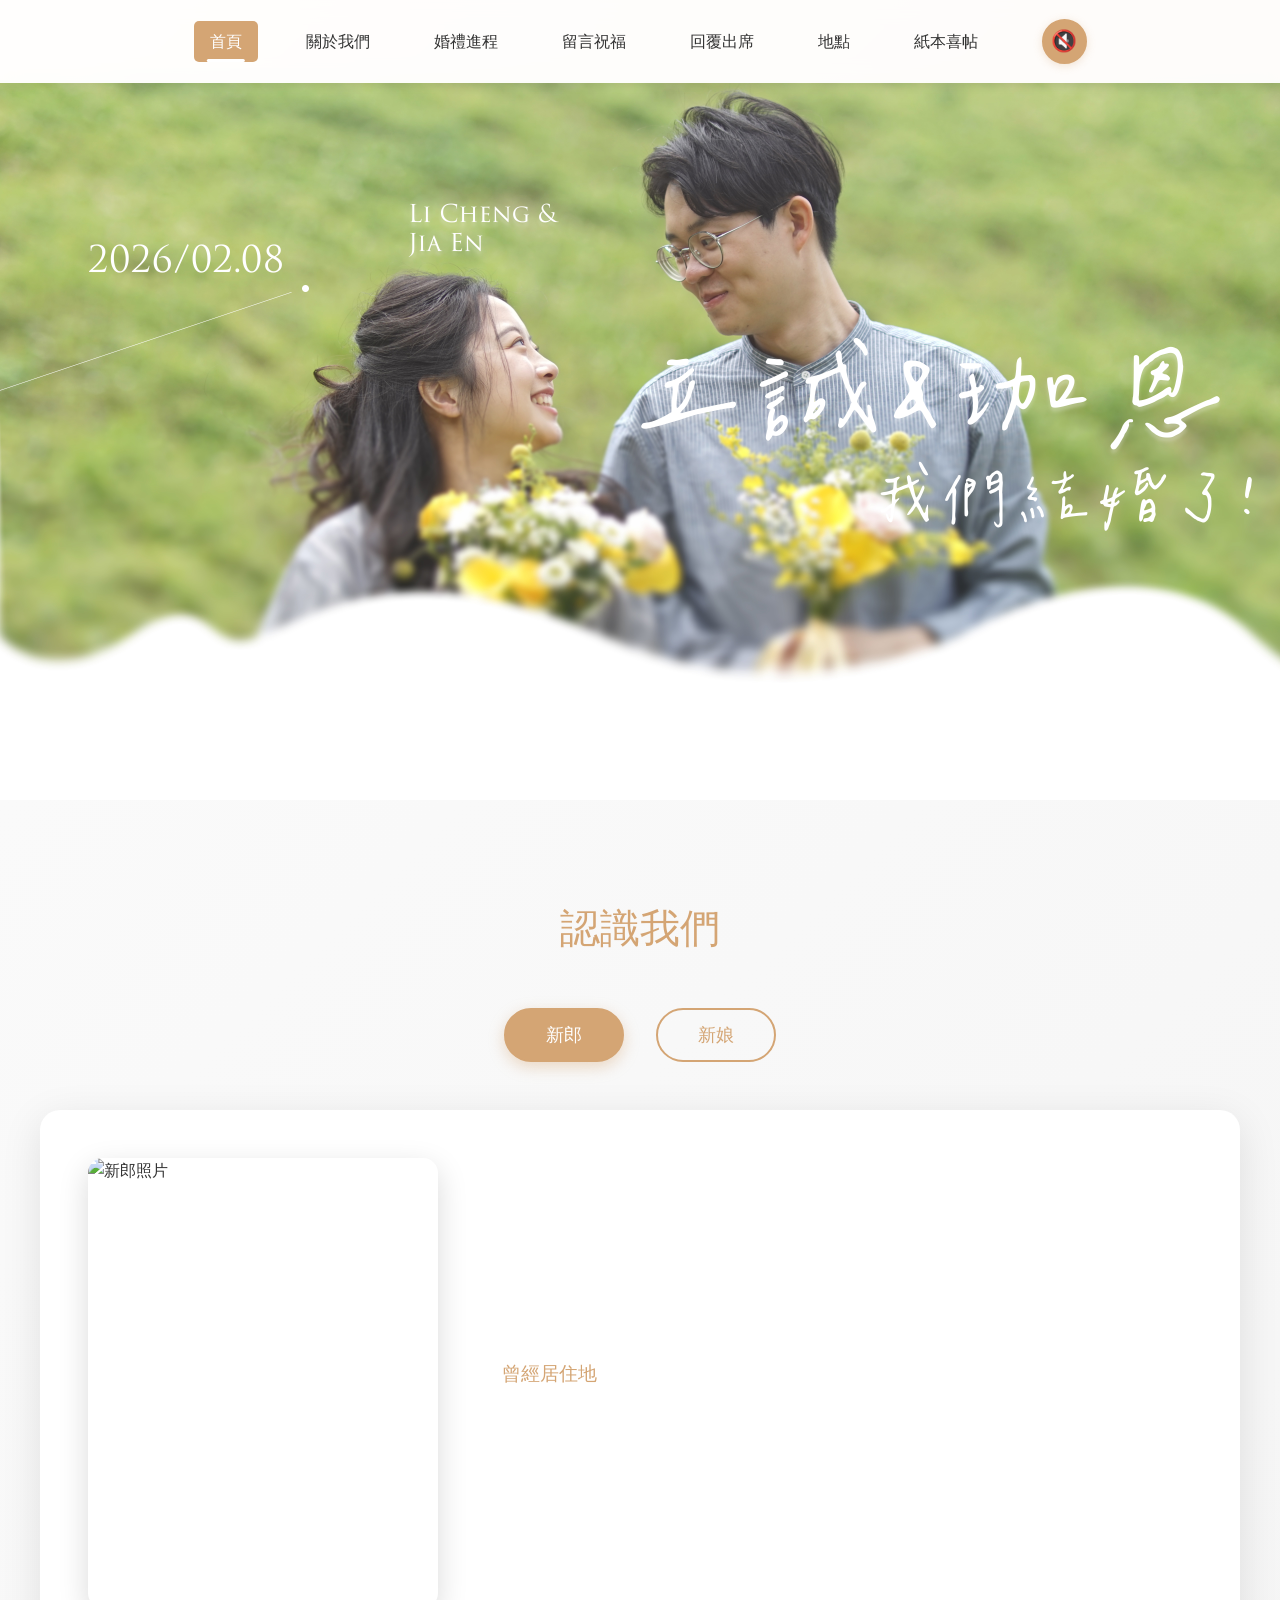
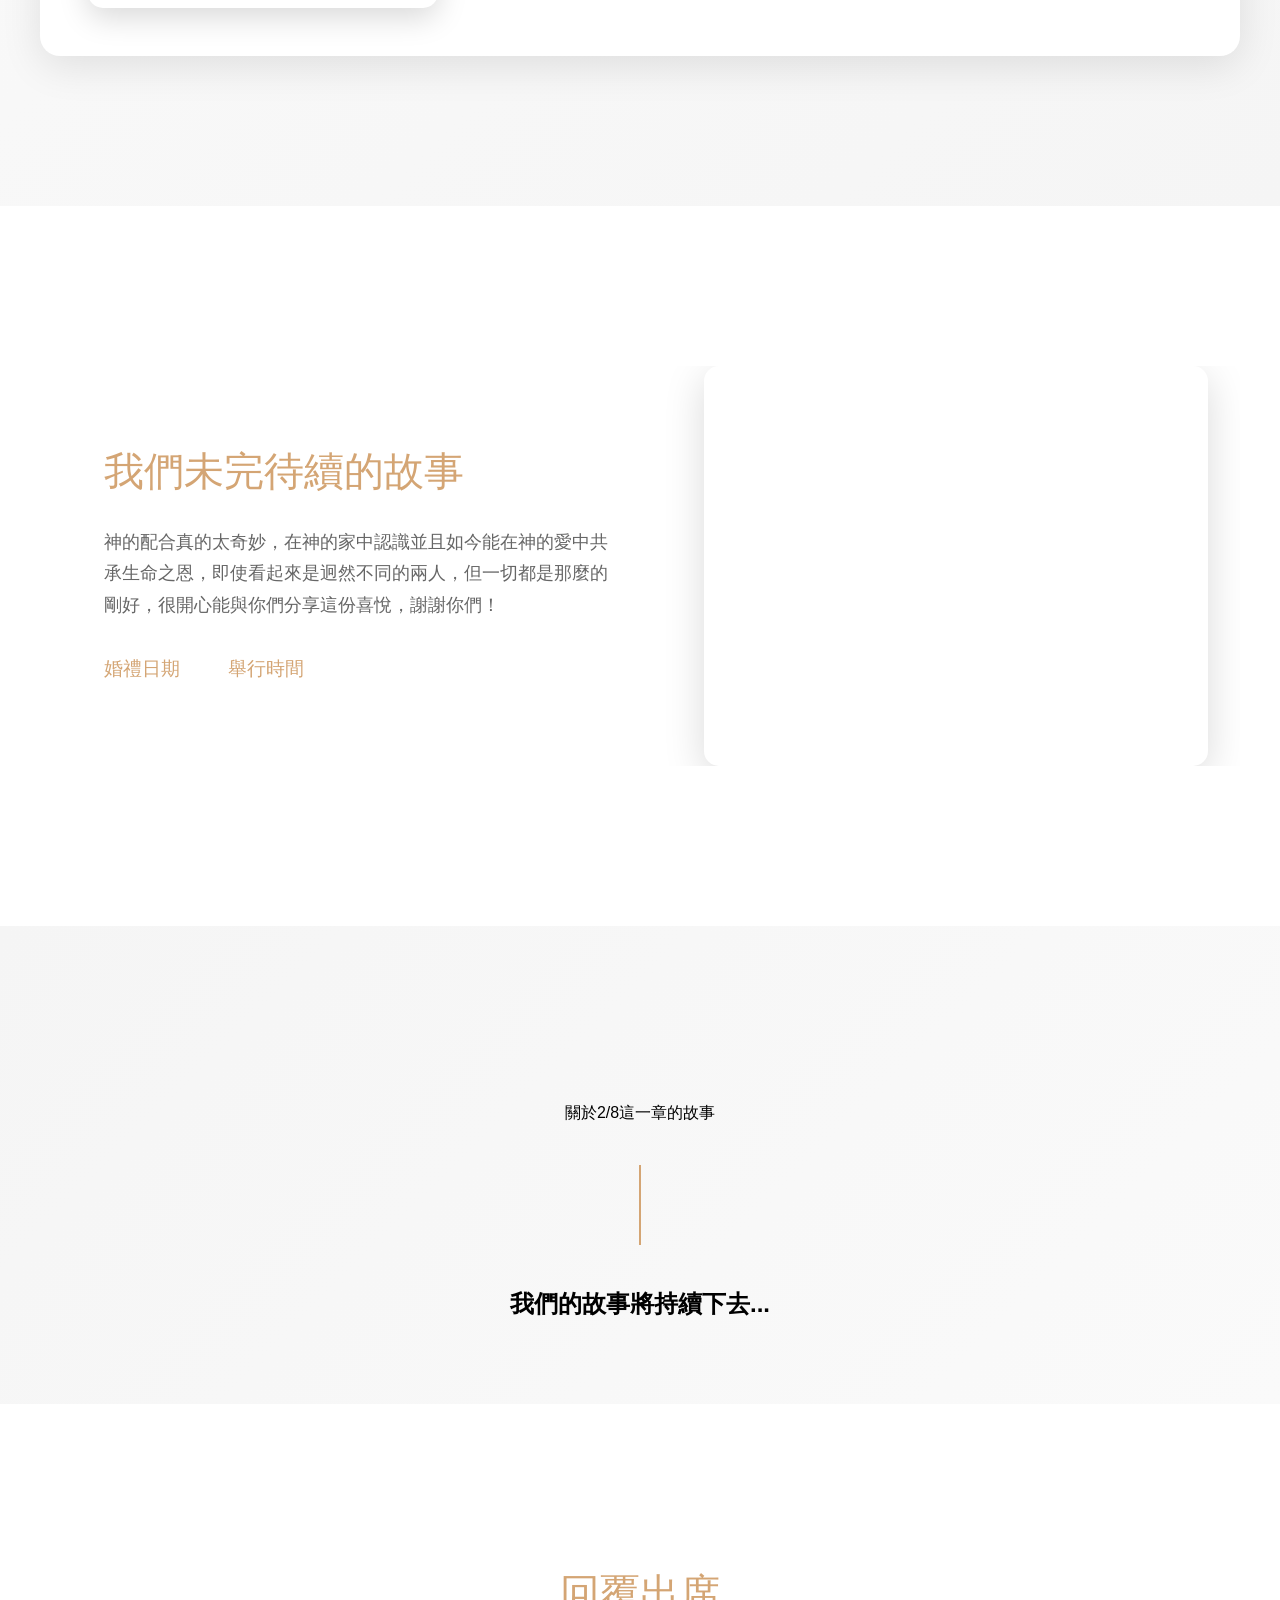
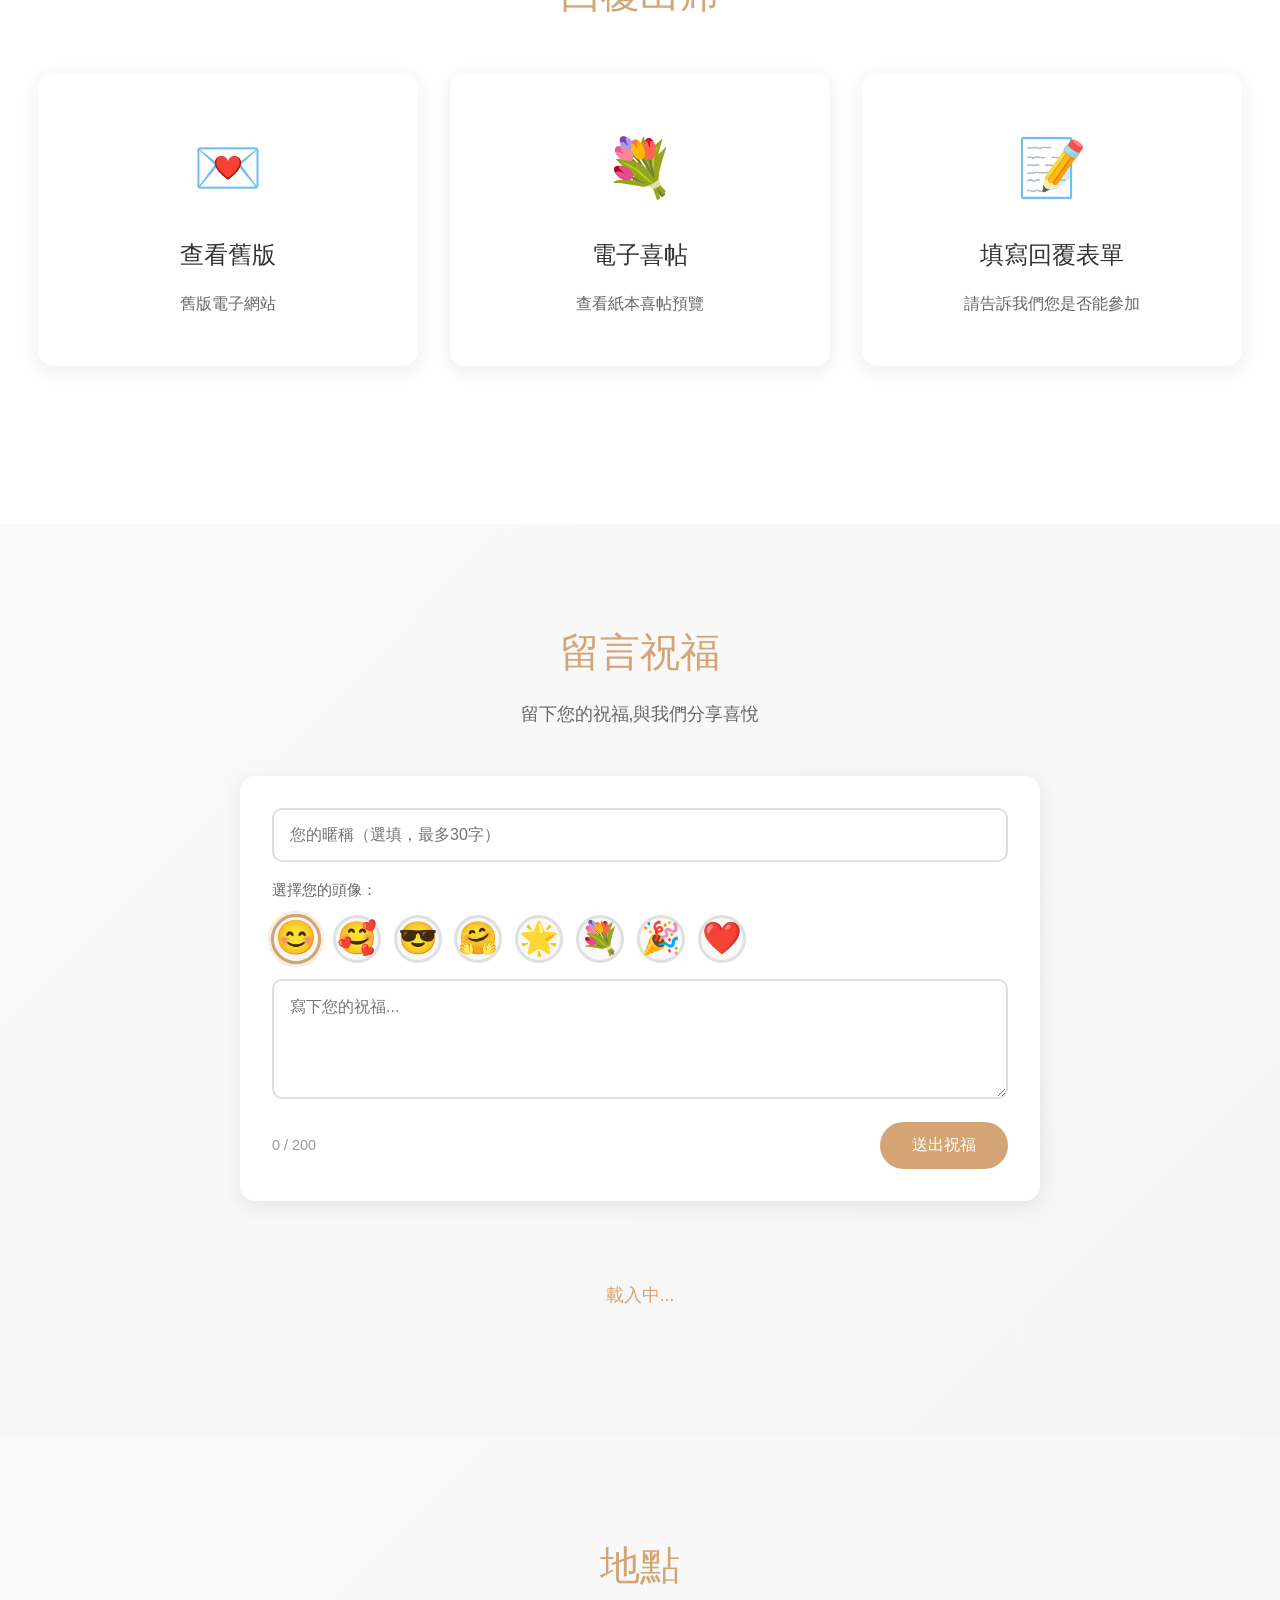
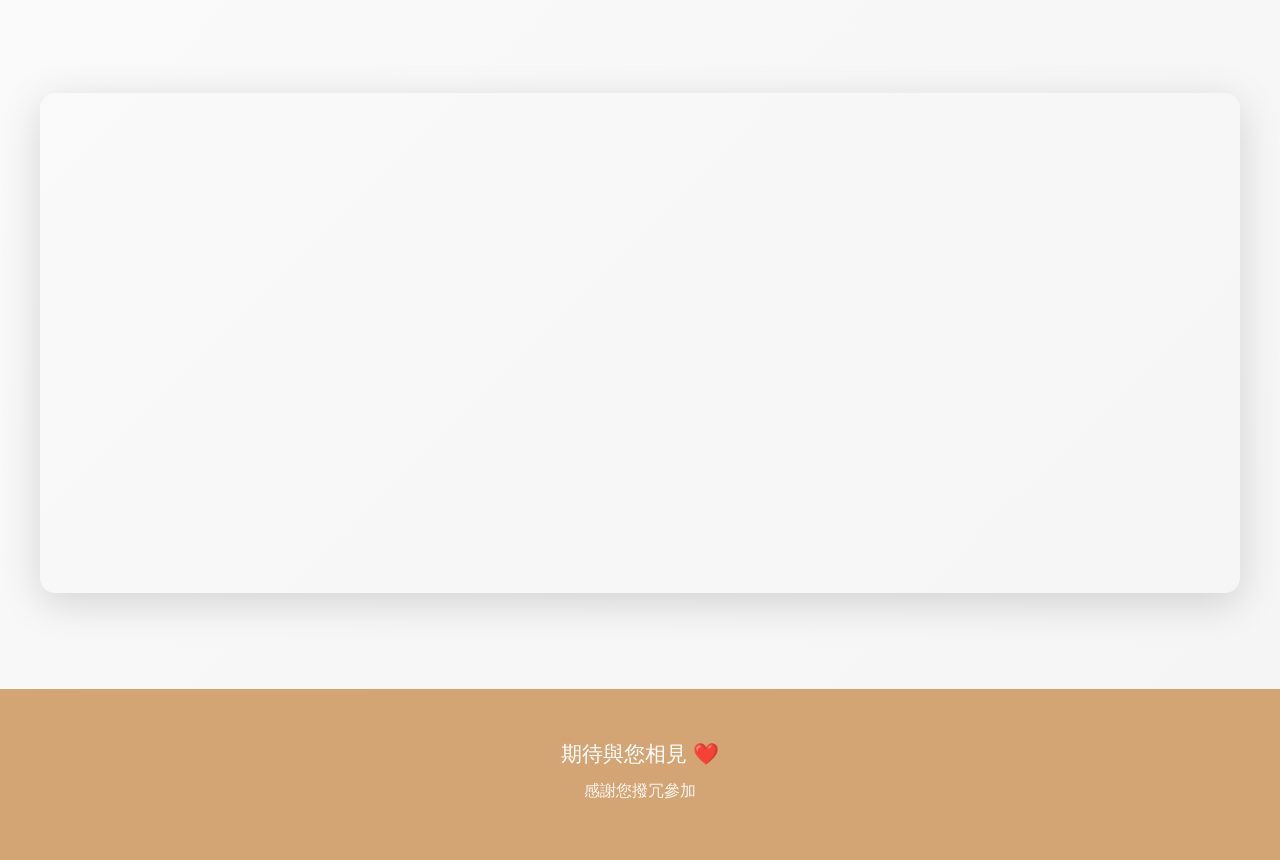
==== index.html @ 8baa41cb "修改首頁" ====
<!DOCTYPE html>
<html lang="zh-TW">
<head>
    <meta charset="UTF-8">
    <meta name="viewport" content="width=device-width, initial-scale=1.0">
    <title>TOM  &   JOY - 電子喜帖</title>

    <!-- AOS CSS -->
    <link href="https://unpkg.com/aos@2.3.1/dist/aos.css" rel="stylesheet">

    <!-- SweetAlert2 CSS -->
    <link rel="stylesheet" href="https://cdn.jsdelivr.net/npm/sweetalert2@11/dist/sweetalert2.min.css">

    <!-- Animate.css -->
    <link rel="stylesheet" href="https://cdnjs.cloudflare.com/ajax/libs/animate.css/4.1.1/animate.min.css">

    <!-- Hammer.js - 觸控手勢庫 -->
    <script src="https://cdnjs.cloudflare.com/ajax/libs/hammer.js/2.0.8/hammer.min.js"></script>

    <!-- 自訂樣式 -->
    <link rel="stylesheet" href="style.css">
</head>
<body>
    <!-- 固定式導航列 -->
    <nav class="main-nav">
        <a href="#hero" class="nav-link">首頁</a>
        <a href="#about" class="nav-link">關於我們</a>
        <a href="#timeline" class="nav-link">婚禮進程</a>
        <a href="#guestbook" class="nav-link">留言祝福</a>
        <a href="#links" class="nav-link" id="rsvp-or-schedule-link">回覆出席</a>
        <a href="#venue" class="nav-link">地點</a>
        <a href="#paper-invitation" class="nav-link">紙本喜帖</a>
        <button id="music-toggle" class="music-btn" aria-label="播放/暫停音樂">
            <span class="music-icon">🔇</span>
        </button>
    </nav>

    <!-- 隱藏的背景音樂 -->
    <audio id="bg-music" loop>
        <source src="" type="audio/mpeg">
        您的瀏覽器不支援音訊播放。
    </audio>

    <!-- 主要內容區 -->

    <!-- 首頁區塊 -->
    <section id="hero" class="hero-section">
        <div class="hero-content">
            <img src="圖片/首頁封面.jpg" alt="婚禮照片">
        </div>
    </section>

    <!-- 新人介紹區塊 -->
    <section id="profile" class="profile-section">
        <div class="profile-container">
            <h2 data-aos="fade-up">認識我們</h2>

            <!-- 切換按鈕 -->
            <div class="profile-toggle" data-aos="fade-up" data-aos-delay="100">
                <button class="toggle-btn active" data-profile="groom">新郎</button>
                <button class="toggle-btn" data-profile="bride">新娘</button>
            </div>

            <!-- 個人介紹卡片容器 -->
            <div class="profile-cards-wrapper">
                <!-- 新郎卡片 -->
                <div class="profile-card active" id="groom-card">
                    <div class="profile-photo">
                        <img src="" alt="新郎照片" id="groom-photo">
                    </div>
                    <div class="profile-info">
                        <h3 class="profile-name" id="groom-name"></h3>
                        <p class="profile-title" id="groom-title"></p>
                        <p class="profile-description" id="groom-description"></p>
                        <div class="profile-hobbies">
                            <h4>曾經居住地</h4>
                            <div class="hobbies-list" id="groom-hobbies"></div>
                        </div>
                        <blockquote class="profile-quote" id="groom-quote"></blockquote>
                    </div>
                </div>

                <!-- 新娘卡片 -->
                <div class="profile-card" id="bride-card">
                    <div class="profile-photo">
                        <img src="" alt="新娘照片" id="bride-photo">
                    </div>
                    <div class="profile-info">
                        <h3 class="profile-name" id="bride-name"></h3>
                        <p class="profile-title" id="bride-title"></p>
                        <p class="profile-description" id="bride-description"></p>
                        <div class="profile-hobbies">
                            <h4>曾經居住地</h4>
                            <div class="hobbies-list" id="bride-hobbies"></div>
                        </div>
                        <blockquote class="profile-quote" id="bride-quote"></blockquote>
                    </div>
                </div>
            </div>

            <!-- 左右切換箭頭 -->
            <div class="profile-arrows">
                <button class="arrow-btn prev-btn" id="prev-profile">‹</button>
                <button class="arrow-btn next-btn" id="next-profile">›</button>
            </div>
        </div>
    </section>

    <!-- 關於我們區塊 -->
    <section id="about" class="about-section">
        <div class="split-container">
            <div class="split-content" data-aos="fade-right">
                <h2>我們未完待續的故事</h2>
                <p>神的配合真的太奇妙，在神的家中認識並且如今能在神的愛中共承生命之恩，即使看起來是迥然不同的兩人，但一切都是那麼的剛好，很開心能與你們分享這份喜悅，謝謝你們！</p>
                <div class="wedding-info-inline">
                    <div class="info-item">
                        <h3>婚禮日期</h3>
                        <p class="wedding-date-info"></p>
                    </div>
                    <div class="info-item">
                        <h3>舉行時間</h3>
                        <p class="wedding-time-info"></p>
                    </div>
                </div>
            </div>
            <div class="split-image slideshow-container" data-aos="fade-left">
                <!-- 幻燈片將由 JavaScript 動態生成 -->
            </div>
        </div>
    </section>

    <!-- 婚禮進程區塊 -->
    <section id="timeline" class="timeline-section">
        <div class="timeline-content">
            <h2 data-aos="fade-up">婚禮進程</h2>
            <p class="timeline-intro-text" data-aos="fade-up" data-aos-delay="100"><strong>關於2/8這一章的故事</strong></p>
            <div class="timeline-wrapper">
                <!-- Timeline 項目將由 JavaScript 動態生成 -->
            </div>
            <p class="timeline-closing-text" data-aos="fade-up"><strong>我們的故事將持續下去...</strong></p>
        </div>
    </section>

    <!-- RSVP / 連結區塊 -->
    <section id="links" class="links-section">
        <h2 data-aos="fade-up">回覆出席</h2>
        <div class="link-cards">
            <a href="" target="_blank" class="link-box old-invitation-link" data-aos="fade-up" data-aos-delay="100">
                <div class="card-icon">💌</div>
                <h3>查看舊版</h3>
                <p>舊版電子網站</p>
            </a>
            <a href="#paper-invitation" class="link-box paper-invitation-link" data-aos="fade-up" data-aos-delay="200">
                <div class="card-icon">💐</div>
                <h3>電子喜帖</h3>
                <p>查看紙本喜帖預覽</p>
            </a>
            <a href="" target="_blank" class="link-box rsvp-form-link" data-aos="fade-up" data-aos-delay="300">
                <div class="card-icon">📝</div>
                <h3>填寫回覆表單</h3>
                <p>請告訴我們您是否能參加</p>
            </a>
        </div>
    </section>

    <!-- 留言板區塊 -->
    <section id="guestbook" class="guestbook-section">
        <div class="guestbook-container">
            <h2 data-aos="fade-up">留言祝福</h2>
            <p class="guestbook-subtitle" data-aos="fade-up" data-aos-delay="100">
                留下您的祝福,與我們分享喜悅
            </p>

            <!-- 發表留言表單 -->
            <div class="message-form-wrapper" data-aos="fade-up" data-aos-delay="200">
                <form id="message-form" class="message-form">
                    <input
                        type="text"
                        id="author-input"
                        placeholder="您的暱稱（選填，最多30字）"
                        maxlength="30"
                    />

                    <!-- 頭像選擇器 -->
                    <div class="avatar-selector">
                        <label class="avatar-label">選擇您的頭像：</label>
                        <div class="avatar-options">
                            <label class="avatar-option">
                                <input type="radio" name="avatar" value="😊" checked>
                                <span class="avatar-icon">😊</span>
                            </label>
                            <label class="avatar-option">
                                <input type="radio" name="avatar" value="🥰">
                                <span class="avatar-icon">🥰</span>
                            </label>
                            <label class="avatar-option">
                                <input type="radio" name="avatar" value="😎">
                                <span class="avatar-icon">😎</span>
                            </label>
                            <label class="avatar-option">
                                <input type="radio" name="avatar" value="🤗">
                                <span class="avatar-icon">🤗</span>
                            </label>
                            <label class="avatar-option">
                                <input type="radio" name="avatar" value="🌟">
                                <span class="avatar-icon">🌟</span>
                            </label>
                            <label class="avatar-option">
                                <input type="radio" name="avatar" value="💐">
                                <span class="avatar-icon">💐</span>
                            </label>
                            <label class="avatar-option">
                                <input type="radio" name="avatar" value="🎉">
                                <span class="avatar-icon">🎉</span>
                            </label>
                            <label class="avatar-option">
                                <input type="radio" name="avatar" value="❤️">
                                <span class="avatar-icon">❤️</span>
                            </label>
                        </div>
                    </div>

                    <textarea
                        id="message-input"
                        placeholder="寫下您的祝福..."
                        maxlength="200"
                        required
                    ></textarea>
                    <div class="form-footer">
                        <span class="char-count">0 / 200</span>
                        <button type="submit" class="submit-btn">
                            <span class="btn-text">送出祝福</span>
                            <span class="btn-loading" style="display: none;">傳送中...</span>
                        </button>
                    </div>
                </form>
            </div>

            <!-- 留言列表 -->
            <div class="messages-list" id="messages-list" data-aos="fade-up" data-aos-delay="300">
                <div class="loading-spinner">載入中...</div>
            </div>
        </div>
    </section>

    <!-- 地點區塊 -->
    <section id="venue" class="venue-section">
        <div class="venue-container">
            <h2 data-aos="fade-up">地點</h2>

            <!-- 快速定位按鈕 -->
            <div class="location-buttons" data-aos="fade-up" data-aos-delay="100">
                <!-- 地點按鈕將由 JavaScript 動態生成 -->
            </div>

            <!-- 地圖預覽 -->
            <div class="map-preview" data-aos="fade-up" data-aos-delay="200">
                <iframe
                    id="venue-map"
                    src=""
                    width="100%"
                    height="100%"
                    style="border:0;"
                    allowfullscreen=""
                    loading="lazy"
                    referrerpolicy="no-referrer-when-downgrade">
                </iframe>
            </div>
        </div>
    </section>

    <!-- 頁尾 -->
    <footer class="footer">
        <p>期待與您相見 ❤️</p>
        <p class="small-text">感謝您撥冗參加</p>
    </footer>

    <!-- Lightbox 全螢幕預覽 -->
    <div class="lightbox" id="lightbox">
        <div class="lightbox-close" onclick="closeLightbox()">×</div>
        <div class="lightbox-prev" onclick="changeLightboxImage(-1)">‹</div>
        <div class="lightbox-next" onclick="changeLightboxImage(1)">›</div>
        <div class="lightbox-content">
            <img id="lightbox-img" src="" alt="預覽圖片">
        </div>
        <div class="lightbox-counter">
            <span id="lightbox-current">1</span> / <span id="lightbox-total">1</span>
        </div>
    </div>

    <!-- 紙本喜帖 Lightbox -->
    <div class="paper-invitation-lightbox" id="paper-invitation-lightbox">
        <div class="lightbox-close" onclick="closePaperInvitation()">×</div>
        <div class="lightbox-prev" onclick="changePaperInvitationImage(-1)">‹</div>
        <div class="lightbox-next" onclick="changePaperInvitationImage(1)">›</div>
        <div class="lightbox-content">
            <img id="paper-invitation-img" src="" alt="紙本喜帖">
        </div>
        <div class="lightbox-counter">
            <span id="paper-invitation-current">1</span> / <span id="paper-invitation-total">2</span>
        </div>
        <div class="lightbox-hint">
            💡 手機：左右滑動切換 · 雙指縮放查看 · 雙擊快速縮放<br>
            電腦：左右鍵切換 · 滑鼠滾輪縮放 · ESC 關閉
        </div>
    </div>

    <!-- 儀節表 Lightbox -->
    <div class="ceremony-schedule-lightbox" id="ceremony-schedule-lightbox">
        <div class="lightbox-close" onclick="closeCeremonySchedule()">×</div>
        <div class="lightbox-prev" onclick="changeCeremonyScheduleImage(-1)">‹</div>
        <div class="lightbox-next" onclick="changeCeremonyScheduleImage(1)">›</div>
        <div class="lightbox-content">
            <img id="ceremony-schedule-img" src="" alt="婚禮儀節表">
        </div>
        <div class="lightbox-counter">
            <span id="ceremony-schedule-current">1</span> / <span id="ceremony-schedule-total">2</span>
        </div>
        <div class="lightbox-hint">
            💡 手機：左右滑動切換 · 雙指縮放查看<br>
            電腦：左右鍵切換 · ESC 關閉
        </div>
    </div>

    <!-- 配置檔 -->
    <script src="config.js"></script>

    <!-- AOS JavaScript -->
    <script src="https://unpkg.com/aos@2.3.1/dist/aos.js"></script>

    <!-- SweetAlert2 JavaScript -->
    <script src="https://cdn.jsdelivr.net/npm/sweetalert2@11"></script>

    <!-- Supabase JavaScript SDK -->
    <script src="https://cdn.jsdelivr.net/npm/@supabase/supabase-js@2"></script>

    <!-- 自訂 JavaScript -->
    <script>
        // 使用配置檔初始化頁面內容
        function initPageContent() {
            // 更新新人名字
            document.querySelector('.couple-names').textContent =
                CONFIG.couple.groom + CONFIG.couple.separator + CONFIG.couple.bride;

            // 更新婚禮日期
            document.querySelector('.wedding-date').textContent = CONFIG.wedding.date;

            // 更新婚禮資訊
            document.querySelector('.wedding-date-info').textContent =
                `${CONFIG.wedding.date}(${CONFIG.wedding.dayOfWeek})`;
            document.querySelector('.wedding-time-info').textContent = CONFIG.wedding.time;

            // 初始化幻燈片
            initSlideshow();

            // 初始化個人介紹
            initProfiles();

            // 動態生成 Timeline
            generateTimeline();

            // 更新連結
            document.querySelector('.rsvp-form-link').href = CONFIG.links.rsvpForm;
            document.querySelector('.old-invitation-link').href = CONFIG.links.oldInvitation;

            // 動態生成地點按鈕
            generateVenueButtons();

            // 更新音樂來源
            document.querySelector('#bg-music source').src = CONFIG.music.filename;
            document.getElementById('bg-music').load();
        }

        // 動態生成 Timeline
        function generateTimeline() {
            const timelineWrapper = document.querySelector('.timeline-wrapper');
            timelineWrapper.innerHTML = ''; // 清空現有內容

            CONFIG.timeline.forEach((item, index) => {
                const delay = (index + 1) * 100; // 每個項目延遲 100ms
                const timelineItem = `
                    <div class="timeline-item" data-aos="fade-up" data-aos-delay="${delay}">
                        <div class="timeline-marker">
                            <div class="timeline-dot"></div>
                        </div>
                        <div class="timeline-info">
                            <span class="timeline-time">${item.time}</span>
                            <div class="timeline-details">
                                <h3>${item.title}</h3>
                                <p>${item.description}</p>
                            </div>
                        </div>
                    </div>
                `;
                timelineWrapper.innerHTML += timelineItem;
            });
        }

        // 動態生成地點按鈕
        function generateVenueButtons() {
            const locationButtons = document.querySelector('.location-buttons');
            locationButtons.innerHTML = ''; // 清空現有內容

            let isFirst = true;
            for (const [key, venue] of Object.entries(CONFIG.venues)) {
                const button = document.createElement('button');
                button.className = 'location-btn' + (isFirst ? ' active' : '');
                button.setAttribute('data-location', key);
                button.textContent = `${venue.icon} ${venue.name}`;
                locationButtons.appendChild(button);
                isFirst = false;
            }
        }

        // 初始化個人介紹
        let currentProfile = 'groom'; // 當前顯示的介紹（groom 或 bride）

        function initProfiles() {
            // 填充新郎資料
            document.getElementById('groom-photo').src = CONFIG.couple.groomProfile.photo;
            document.getElementById('groom-name').textContent = CONFIG.couple.groomProfile.name;
            document.getElementById('groom-title').textContent = CONFIG.couple.groomProfile.title;
            document.getElementById('groom-description').textContent = CONFIG.couple.groomProfile.description;
            document.getElementById('groom-quote').textContent = CONFIG.couple.groomProfile.quote;

            // 生成新郎興趣標籤
            const groomHobbies = document.getElementById('groom-hobbies');
            groomHobbies.innerHTML = '';
            CONFIG.couple.groomProfile.hobbies.forEach(hobby => {
                const tag = document.createElement('span');
                tag.className = 'hobby-tag';
                tag.textContent = hobby;
                groomHobbies.appendChild(tag);
            });

            // 填充新娘資料
            document.getElementById('bride-photo').src = CONFIG.couple.brideProfile.photo;
            document.getElementById('bride-name').textContent = CONFIG.couple.brideProfile.name;
            document.getElementById('bride-title').textContent = CONFIG.couple.brideProfile.title;
            document.getElementById('bride-description').textContent = CONFIG.couple.brideProfile.description;
            document.getElementById('bride-quote').textContent = CONFIG.couple.brideProfile.quote;

            // 生成新娘興趣標籤
            const brideHobbies = document.getElementById('bride-hobbies');
            brideHobbies.innerHTML = '';
            CONFIG.couple.brideProfile.hobbies.forEach(hobby => {
                const tag = document.createElement('span');
                tag.className = 'hobby-tag';
                tag.textContent = hobby;
                brideHobbies.appendChild(tag);
            });

            // 初始化切換按鈕事件
            initProfileToggle();
        }

        function initProfileToggle() {
            const toggleButtons = document.querySelectorAll('.toggle-btn');
            const prevBtn = document.getElementById('prev-profile');
            const nextBtn = document.getElementById('next-profile');

            // 切換按鈕點擊事件
            toggleButtons.forEach(btn => {
                btn.addEventListener('click', function() {
                    const targetProfile = this.getAttribute('data-profile');
                    if (targetProfile !== currentProfile) {
                        switchProfile(targetProfile);
                    }
                });
            });

            // 左箭頭（切換到上一個）
            prevBtn.addEventListener('click', function() {
                const targetProfile = currentProfile === 'groom' ? 'bride' : 'groom';
                switchProfile(targetProfile);
            });

            // 右箭頭（切換到下一個）
            nextBtn.addEventListener('click', function() {
                const targetProfile = currentProfile === 'groom' ? 'bride' : 'groom';
                switchProfile(targetProfile);
            });
        }

        function switchProfile(targetProfile) {
            // 如果已經是當前 profile，不做任何事
            if (targetProfile === currentProfile) {
                return;
            }

            const groomCard = document.getElementById('groom-card');
            const brideCard = document.getElementById('bride-card');
            const toggleButtons = document.querySelectorAll('.toggle-btn');

            // 更新切換按鈕狀態
            toggleButtons.forEach(btn => {
                if (btn.getAttribute('data-profile') === targetProfile) {
                    btn.classList.add('active');
                } else {
                    btn.classList.remove('active');
                }
            });

            // 先移除當前顯示的卡片
            groomCard.classList.remove('active');
            brideCard.classList.remove('active');

            // 短暫延遲後顯示目標卡片（讓動畫更流暢）
            setTimeout(() => {
                if (targetProfile === 'groom') {
                    groomCard.classList.add('active');
                } else {
                    brideCard.classList.add('active');
                }
            }, 50);

            currentProfile = targetProfile;
        }

        // 初始化幻燈片
        let currentSlide = 0;
        let slideInterval;

        function initSlideshow() {
            const container = document.querySelector('.slideshow-container');
            if (!container || !CONFIG.slideshow || !CONFIG.slideshow.images.length) return;

            // 清空容器
            container.innerHTML = '';

            // 創建幻燈片
            CONFIG.slideshow.images.forEach((image, index) => {
                const slide = document.createElement('div');
                slide.className = 'slideshow-slide' + (index === 0 ? ' active' : '');
                slide.innerHTML = `<img src="${image}" alt="新人照片 ${index + 1}">`;
                slide.addEventListener('click', () => openLightbox(index));
                container.appendChild(slide);
            });

            // 創建導航點
            const dotsContainer = document.createElement('div');
            dotsContainer.className = 'slideshow-dots';
            CONFIG.slideshow.images.forEach((_, index) => {
                const dot = document.createElement('span');
                dot.className = 'slideshow-dot' + (index === 0 ? ' active' : '');
                dot.addEventListener('click', (e) => {
                    e.stopPropagation();
                    goToSlide(index);
                });
                dotsContainer.appendChild(dot);
            });
            container.appendChild(dotsContainer);

            // 開始自動播放
            startSlideshow();
        }

        function goToSlide(index) {
            const slides = document.querySelectorAll('.slideshow-slide');
            const dots = document.querySelectorAll('.slideshow-dot');

            if (!slides.length) return;

            // 移除當前 active
            slides[currentSlide].classList.remove('active');
            dots[currentSlide].classList.remove('active');

            // 設置新的 active
            currentSlide = index;
            slides[currentSlide].classList.add('active');
            dots[currentSlide].classList.add('active');
        }

        function nextSlide() {
            const slides = document.querySelectorAll('.slideshow-slide');
            if (!slides.length) return;

            const next = (currentSlide + 1) % slides.length;
            goToSlide(next);
        }

        function startSlideshow() {
            if (slideInterval) clearInterval(slideInterval);
            slideInterval = setInterval(nextSlide, CONFIG.slideshow.interval);
        }

        function stopSlideshow() {
            if (slideInterval) {
                clearInterval(slideInterval);
                slideInterval = null;
            }
        }

        // Lightbox 全螢幕預覽功能
        let currentLightboxIndex = 0;

        function openLightbox(index) {
            const lightbox = document.getElementById('lightbox');
            const lightboxImg = document.getElementById('lightbox-img');
            const lightboxCurrent = document.getElementById('lightbox-current');
            const lightboxTotal = document.getElementById('lightbox-total');

            currentLightboxIndex = index;
            lightboxImg.src = CONFIG.slideshow.images[index];
            lightboxCurrent.textContent = index + 1;
            lightboxTotal.textContent = CONFIG.slideshow.images.length;

            lightbox.classList.add('active');
            document.body.style.overflow = 'hidden'; // 防止背景滾動

            // 暫停幻燈片自動播放
            stopSlideshow();
        }

        function closeLightbox() {
            const lightbox = document.getElementById('lightbox');
            lightbox.classList.remove('active');
            document.body.style.overflow = ''; // 恢復滾動

            // 恢復幻燈片自動播放
            startSlideshow();
        }

        function changeLightboxImage(direction) {
            const total = CONFIG.slideshow.images.length;
            currentLightboxIndex = (currentLightboxIndex + direction + total) % total;

            const lightboxImg = document.getElementById('lightbox-img');
            const lightboxCurrent = document.getElementById('lightbox-current');

            lightboxImg.src = CONFIG.slideshow.images[currentLightboxIndex];
            lightboxCurrent.textContent = currentLightboxIndex + 1;
        }

        // 鍵盤快捷鍵
        document.addEventListener('keydown', function(e) {
            const lightbox = document.getElementById('lightbox');
            if (!lightbox.classList.contains('active')) return;

            if (e.key === 'Escape') {
                closeLightbox();
            } else if (e.key === 'ArrowLeft') {
                changeLightboxImage(-1);
            } else if (e.key === 'ArrowRight') {
                changeLightboxImage(1);
            }
        });

        // 點擊背景關閉 Lightbox
        document.getElementById('lightbox').addEventListener('click', function(e) {
            if (e.target === this) {
                closeLightbox();
            }
        });

        // 初始化 AOS 滾動動畫
        AOS.init({
            duration: 1000,
            once: false,
            offset: 100
        });

        // 滾動時自動高亮導航列
        function updateActiveNavLink() {
            const sections = document.querySelectorAll('section[id]');
            const navLinks = document.querySelectorAll('.nav-link');

            let currentSection = '';
            const scrollPosition = window.scrollY + 150; // 增加偏移量以提早觸發

            sections.forEach(section => {
                const sectionTop = section.offsetTop;
                const sectionHeight = section.offsetHeight;

                if (scrollPosition >= sectionTop && scrollPosition < sectionTop + sectionHeight) {
                    currentSection = section.getAttribute('id');
                }
            });

            // 移除所有 active 類別
            navLinks.forEach(link => {
                link.classList.remove('active');

                // 如果連結對應當前區塊，添加 active 類別
                if (link.getAttribute('href') === '#' + currentSection) {
                    link.classList.add('active');
                }
            });
        }

        // 監聽滾動事件
        window.addEventListener('scroll', updateActiveNavLink);

        // 地點按鈕切換地圖
        function initLocationButtons() {
            const locationButtons = document.querySelectorAll('.location-btn');
            const mapIframe = document.getElementById('venue-map');

            // 設置初始地圖為第一個地點
            const firstVenue = Object.values(CONFIG.venues)[0];
            if (firstVenue) {
                mapIframe.src = firstVenue.mapUrl;
            }

            locationButtons.forEach(button => {
                button.addEventListener('click', function() {
                    // 移除所有按鈕的 active 類別
                    locationButtons.forEach(btn => btn.classList.remove('active'));

                    // 添加當前按鈕的 active 類別
                    this.classList.add('active');

                    // 更新地圖
                    const location = this.getAttribute('data-location');
                    if (CONFIG.venues[location]) {
                        mapIframe.src = CONFIG.venues[location].mapUrl;
                    }
                });
            });
        }

        // 頁面載入完成後執行
        window.addEventListener('load', function() {
            // 初始化頁面內容
            initPageContent();

            // 初始化導航高亮
            updateActiveNavLink();

            // 初始化地點按鈕
            initLocationButtons();

            // 判斷是否顯示儀節表（2/7 12:00 之後都顯示）
            function isSpecialPeriod() {
                return true;
            }

            // 顯示歡迎彈窗
            Swal.fire({
                title: CONFIG.welcomePopup.title,
                html: CONFIG.welcomePopup.text.replace(/\n/g, '<br>'),
                confirmButtonText: '進入',
                confirmButtonColor: '#d4a574',
                allowOutsideClick: false,
                allowEscapeKey: false,
                showClass: {
                    popup: 'animate__animated animate__fadeInDown animate__faster'
                },
                hideClass: {
                    popup: 'animate__animated animate__fadeOutUp animate__faster'
                },
                customClass: {
                    popup: 'custom-popup',
                    title: 'custom-title',
                    htmlContainer: 'custom-text',
                    confirmButton: 'custom-confirm-button'
                },
                backdrop: 'rgba(0,0,0,0.7)'
            }).then((result) => {
                if (result.isConfirmed) {
                    // 播放背景音樂並淡入
                    fadeInMusic();

                    // 只在婚禮期間（2/7 12:00 ~ 2/8 12:00）顯示第二個彈窗
                    const now = new Date();
                    const startTime = CONFIG.ceremonySchedule.startTime;
                    const endTime = CONFIG.ceremonySchedule.endTime;
                    const isDuringCeremony = now >= startTime && now <= endTime;

                    if (isDuringCeremony) {
                        setTimeout(() => {
                            showCeremonySchedulePrompt();
                        }, 500);
                    }
                }
            });

            // 第二彈窗：詢問是否查看儀節表
            function showCeremonySchedulePrompt() {
                Swal.fire({
                    title: '🎊 婚禮儀節表',
                    html: '婚禮即將開始！<br>是否查看詳細儀節表？',
                    icon: 'question',
                    showCancelButton: true,
                    confirmButtonText: '查看儀節表',
                    cancelButtonText: '稍後再說',
                    confirmButtonColor: '#d4a574',
                    cancelButtonColor: '#999',
                    customClass: {
                        popup: 'custom-popup',
                        confirmButton: 'custom-confirm-button',
                        cancelButton: 'custom-cancel-button'
                    }
                }).then((result) => {
                    if (result.isConfirmed) {
                        openCeremonySchedule(0);
                    }
                });
            }
        });

        // 音樂淡入函式
        function fadeInMusic() {
            const music = document.getElementById('bg-music');
            music.volume = 0;
            music.play();

            let volume = 0;
            const maxVolume = 0.7;  // 最大音量 70%
            const fadeDuration = 2000;  // 淡入時間 2 秒
            const steps = 20;
            const volumeStep = maxVolume / steps;
            const timeStep = fadeDuration / steps;

            const fadeInterval = setInterval(function() {
                if (volume < maxVolume) {
                    volume += volumeStep;
                    music.volume = Math.min(volume, maxVolume);
                } else {
                    clearInterval(fadeInterval);
                }
            }, timeStep);

            // 更新按鈕狀態
            updateMusicButton(true);
        }

        // 音樂控制按鈕功能
        function initMusicControl() {
            const musicBtn = document.getElementById('music-toggle');
            const music = document.getElementById('bg-music');
            const musicIcon = musicBtn.querySelector('.music-icon');

            musicBtn.addEventListener('click', function() {
                if (music.paused) {
                    // 播放音樂
                    if (music.currentTime === 0) {
                        fadeInMusic();
                    } else {
                        music.volume = 0.7;
                        music.play();
                        updateMusicButton(true);
                    }
                } else {
                    // 暫停音樂
                    music.pause();
                    updateMusicButton(false);
                }
            });

            // 監聽音樂播放狀態變化
            music.addEventListener('play', function() {
                updateMusicButton(true);
            });

            music.addEventListener('pause', function() {
                updateMusicButton(false);
            });
        }

        // 更新音樂按鈕外觀
        function updateMusicButton(isPlaying) {
            const musicBtn = document.getElementById('music-toggle');
            const musicIcon = musicBtn.querySelector('.music-icon');

            if (isPlaying) {
                musicIcon.textContent = '🔊';
                musicBtn.classList.add('playing');
            } else {
                musicIcon.textContent = '🔇';
                musicBtn.classList.remove('playing');
            }
        }

        // 初始化音樂控制
        initMusicControl();
    </script>

    <script>
        // ========== 紙本喜帖 Lightbox（手機友好版）==========
        let currentPaperInvitationIndex = 0;
        let paperInvitationScale = 1;
        let paperInvitationTranslateX = 0;
        let paperInvitationTranslateY = 0;

        // 點擊導航列或連結區塊按鈕時開啟
        document.addEventListener('DOMContentLoaded', function() {
            const paperInvitationLinks = document.querySelectorAll('a[href="#paper-invitation"]');
            paperInvitationLinks.forEach(function(link) {
                link.addEventListener('click', function(e) {
                    e.preventDefault();
                    openPaperInvitation(0);
                });
            });
        });

        function openPaperInvitation(index) {
            const lightbox = document.getElementById('paper-invitation-lightbox');
            const img = document.getElementById('paper-invitation-img');
            const current = document.getElementById('paper-invitation-current');
            const total = document.getElementById('paper-invitation-total');

            currentPaperInvitationIndex = index;
            resetImageTransform();

            img.src = CONFIG.paperInvitation.images[index];
            current.textContent = index + 1;
            total.textContent = CONFIG.paperInvitation.images.length;

            lightbox.classList.add('active');
            document.body.style.overflow = 'hidden';

            // 初始化觸控手勢
            setTimeout(() => initPaperInvitationGestures(), 100);
        }

        function closePaperInvitation() {
            const lightbox = document.getElementById('paper-invitation-lightbox');
            lightbox.classList.remove('active');
            document.body.style.overflow = '';
            resetImageTransform();
        }

        function changePaperInvitationImage(direction) {
            if (paperInvitationScale > 1) return; // 放大時不切換

            const total = CONFIG.paperInvitation.images.length;
            currentPaperInvitationIndex = (currentPaperInvitationIndex + direction + total) % total;

            const img = document.getElementById('paper-invitation-img');
            const current = document.getElementById('paper-invitation-current');

            resetImageTransform();
            img.src = CONFIG.paperInvitation.images[currentPaperInvitationIndex];
            current.textContent = currentPaperInvitationIndex + 1;
        }

        function resetImageTransform() {
            paperInvitationScale = 1;
            paperInvitationTranslateX = 0;
            paperInvitationTranslateY = 0;
            updateImageTransform();
        }

        function updateImageTransform() {
            const img = document.getElementById('paper-invitation-img');
            img.style.transform = `scale(${paperInvitationScale}) translate(${paperInvitationTranslateX}px, ${paperInvitationTranslateY}px)`;
            img.style.cursor = paperInvitationScale > 1 ? 'grab' : 'zoom-in';
        }

        // 初始化觸控手勢
        function initPaperInvitationGestures() {
            if (typeof Hammer === 'undefined') return; // 如果 Hammer.js 沒載入就跳過

            const img = document.getElementById('paper-invitation-img');

            // 如果已經初始化過，先移除
            if (img.hammerInstance) {
                img.hammerInstance.destroy();
            }

            const hammer = new Hammer(img);
            img.hammerInstance = hammer;

            // 啟用縮放和拖曳
            hammer.get('pinch').set({ enable: true });
            hammer.get('pan').set({ direction: Hammer.DIRECTION_ALL });

            let lastScale = 1;
            let lastTranslateX = 0;
            let lastTranslateY = 0;

            // 雙指縮放
            hammer.on('pinchstart', function(e) {
                lastScale = paperInvitationScale;
            });

            hammer.on('pinchmove', function(e) {
                paperInvitationScale = Math.max(1, Math.min(lastScale * e.scale, 4));
                updateImageTransform();
            });

            hammer.on('pinchend', function(e) {
                if (paperInvitationScale < 1.1) {
                    resetImageTransform();
                }
            });

            // 拖曳移動（放大後）
            hammer.on('panstart', function(e) {
                lastTranslateX = paperInvitationTranslateX;
                lastTranslateY = paperInvitationTranslateY;
                img.style.cursor = 'grabbing';
            });

            hammer.on('panmove', function(e) {
                if (paperInvitationScale > 1) {
                    paperInvitationTranslateX = lastTranslateX + e.deltaX / paperInvitationScale;
                    paperInvitationTranslateY = lastTranslateY + e.deltaY / paperInvitationScale;
                    updateImageTransform();
                }
            });

            hammer.on('panend', function(e) {
                img.style.cursor = paperInvitationScale > 1 ? 'grab' : 'zoom-in';
            });

            // 左右滑動切換頁面（未放大時）
            hammer.on('swipeleft', function(e) {
                if (paperInvitationScale <= 1) {
                    changePaperInvitationImage(1);
                }
            });

            hammer.on('swiperight', function(e) {
                if (paperInvitationScale <= 1) {
                    changePaperInvitationImage(-1);
                }
            });

            // 雙擊縮放
            hammer.on('doubletap', function(e) {
                if (paperInvitationScale > 1) {
                    resetImageTransform();
                } else {
                    paperInvitationScale = 2.5;
                    // 根據點擊位置調整中心
                    const rect = img.getBoundingClientRect();
                    const x = e.center.x - rect.left - rect.width / 2;
                    const y = e.center.y - rect.top - rect.height / 2;
                    paperInvitationTranslateX = -x / 2;
                    paperInvitationTranslateY = -y / 2;
                    updateImageTransform();
                }
            });
        }

        // 鍵盤快捷鍵（電腦）
        document.addEventListener('keydown', function(e) {
            const lightbox = document.getElementById('paper-invitation-lightbox');
            if (!lightbox.classList.contains('active')) return;

            if (e.key === 'Escape') {
                closePaperInvitation();
            } else if (e.key === 'ArrowLeft') {
                changePaperInvitationImage(-1);
            } else if (e.key === 'ArrowRight') {
                changePaperInvitationImage(1);
            }
        });

        // 點擊背景關閉（防止誤觸）
        document.getElementById('paper-invitation-lightbox').addEventListener('click', function(e) {
            if (e.target === this && paperInvitationScale <= 1) {
                closePaperInvitation();
            }
        });
    </script>

    <script>
        // ========== 婚禮儀節表 Lightbox ==========
        let currentCeremonyScheduleIndex = 0;

        // 更新導航列按鈕（根據時間）
        function updateRSVPLink() {
            const link = document.getElementById('rsvp-or-schedule-link');
            if (!link) return;

            if (isSpecialPeriod()) {
                // 特殊期間：改成「婚禮儀節表」
                link.textContent = '婚禮儀節表';
                link.href = '#ceremony-schedule';
                link.addEventListener('click', function(e) {
                    e.preventDefault();
                    openCeremonySchedule(0);
                });
            } else {
                // 平常：保持「回覆出席」
                link.textContent = '回覆出席';
                link.href = '#links';
            }
        }

        // 頁面載入時執行
        document.addEventListener('DOMContentLoaded', function() {
            updateRSVPLink();
        });

        function openCeremonySchedule(index) {
            const lightbox = document.getElementById('ceremony-schedule-lightbox');
            const img = document.getElementById('ceremony-schedule-img');
            const current = document.getElementById('ceremony-schedule-current');
            const total = document.getElementById('ceremony-schedule-total');

            currentCeremonyScheduleIndex = index;

            img.src = CONFIG.ceremonySchedule.images[index];
            current.textContent = index + 1;
            total.textContent = CONFIG.ceremonySchedule.images.length;

            lightbox.classList.add('active');
            document.body.style.overflow = 'hidden';

            // 初始化觸控手勢
            setTimeout(() => initCeremonyScheduleGestures(), 100);
        }

        function closeCeremonySchedule() {
            const lightbox = document.getElementById('ceremony-schedule-lightbox');
            lightbox.classList.remove('active');
            document.body.style.overflow = '';
        }

        function changeCeremonyScheduleImage(direction) {
            const total = CONFIG.ceremonySchedule.images.length;
            currentCeremonyScheduleIndex = (currentCeremonyScheduleIndex + direction + total) % total;

            const img = document.getElementById('ceremony-schedule-img');
            const current = document.getElementById('ceremony-schedule-current');

            img.src = CONFIG.ceremonySchedule.images[currentCeremonyScheduleIndex];
            current.textContent = currentCeremonyScheduleIndex + 1;
        }

        // 初始化觸控手勢（複用紙本喜帖的邏輯）
        function initCeremonyScheduleGestures() {
            if (typeof Hammer === 'undefined') return;

            const img = document.getElementById('ceremony-schedule-img');

            if (img.hammerInstance) {
                img.hammerInstance.destroy();
            }

            const hammer = new Hammer(img);
            img.hammerInstance = hammer;

            hammer.get('pinch').set({ enable: true });
            hammer.get('pan').set({ direction: Hammer.DIRECTION_ALL });

            // 左右滑動切換
            hammer.on('swipeleft', function(e) {
                changeCeremonyScheduleImage(1);
            });

            hammer.on('swiperight', function(e) {
                changeCeremonyScheduleImage(-1);
            });
        }

        // 鍵盤快捷鍵
        document.addEventListener('keydown', function(e) {
            const lightbox = document.getElementById('ceremony-schedule-lightbox');
            if (!lightbox.classList.contains('active')) return;

            if (e.key === 'Escape') {
                closeCeremonySchedule();
            } else if (e.key === 'ArrowLeft') {
                changeCeremonyScheduleImage(-1);
            } else if (e.key === 'ArrowRight') {
                changeCeremonyScheduleImage(1);
            }
        });

        // 點擊背景關閉
        document.getElementById('ceremony-schedule-lightbox').addEventListener('click', function(e) {
            if (e.target === this) {
                closeCeremonySchedule();
            }
        });
    </script>

    <!-- 留言板功能 -->
    <script src="guestbook.js"></script>
</body>
</html>
---- style.css ----
/* ========== 全域設定 ========== */
* {
    margin: 0;
    padding: 0;
    box-sizing: border-box;
}

html {
    scroll-behavior: smooth;
    font-size: 16px;
    overflow-x: hidden;
    margin: 0;
    padding: 0;
}

body {
    font-family: 'Segoe UI', 'Microsoft JhengHei', -apple-system, BlinkMacSystemFont, sans-serif;
    line-height: 1.6;
    color: #333;
    background-color: #fafafa;
    overflow-x: hidden;
    width: 100%;
    max-width: 100vw;
    margin: 0;
    padding: 0;
}

/* ========== 修正錨點偏移問題 ========== */
section[id] {
    scroll-margin-top: 80px;
}

/* 首頁不需要錨點偏移 */
section#hero {
    scroll-margin-top: 0;
}

/* ========== 防止水平滾動 ========== */
section {
    width: 100%;
    max-width: 100vw;
    overflow-x: hidden;
}

.hero-content,
.timeline-content,
.venue-container,
.photos-container,
.story-block {
    max-width: 100%;
}

/* ========== 固定式導航列 ========== */
.main-nav {
    position: fixed;
    top: 0;
    left: 0;
    right: 0;
    z-index: 1000;
    background-color: rgba(255, 255, 255, 0.95);
    backdrop-filter: blur(10px);
    padding: 1.2rem 2rem;
    box-shadow: 0 2px 10px rgba(0, 0, 0, 0.1);
    display: flex;
    justify-content: center;
    align-items: center;
    gap: 2rem;
    width: 100%;
}

.main-nav a {
    text-decoration: none;
    color: #333;
    font-weight: 500;
    padding: 0.5rem 1rem;
    border-radius: 5px;
    transition: all 0.3s ease;
    position: relative;
}

.main-nav a:hover {
    background-color: #d4a574;
    color: white;
}

/* 導航列 active 狀態 */
.main-nav a.active {
    background-color: #d4a574;
    color: white;
}

.main-nav a.active::after {
    content: '';
    position: absolute;
    bottom: 0;
    left: 50%;
    transform: translateX(-50%);
    width: 60%;
    height: 3px;
    background-color: white;
    border-radius: 2px;
}

/* 音樂控制按鈕 */
.music-btn {
    width: 45px;
    height: 45px;
    border-radius: 50%;
    background-color: #d4a574;
    border: 2px solid #d4a574;
    color: white;
    font-size: 1.3rem;
    cursor: pointer;
    display: flex;
    align-items: center;
    justify-content: center;
    transition: all 0.3s ease;
    box-shadow: 0 2px 8px rgba(212, 165, 116, 0.3);
    margin-left: 1rem;
}

.music-btn:hover {
    background-color: #c49563;
    border-color: #c49563;
    transform: scale(1.1);
    box-shadow: 0 4px 12px rgba(212, 165, 116, 0.5);
}

.music-btn:active {
    transform: scale(0.95);
}

.music-btn.playing {
    background-color: #d4a574;
    animation: pulse 1.5s ease-in-out infinite;
}

@keyframes pulse {
    0%, 100% {
        box-shadow: 0 2px 8px rgba(212, 165, 116, 0.3);
    }
    50% {
        box-shadow: 0 2px 15px rgba(212, 165, 116, 0.6);
    }
}

.music-icon {
    display: block;
    line-height: 1;
}

/* ========== 首頁區塊 ========== */
.hero-section {
    width: 100%;
    height: auto;
    display: block;
    background: linear-gradient(135deg, #f5e6d3 0%, #d4a574 100%);
    padding: 80px 0 0 0;
    margin: 0;
    overflow: hidden;
    position: relative;
}

.hero-content {
    width: 100%;
    height: auto;
    max-width: 100%;
    display: block;
    line-height: 0;
    margin: 0;
    padding: 0;
    position: relative;
}

.hero-content img {
    width: 100%;
    height: auto;
    display: block;
    margin: 0;
    padding: 0;
}

.couple-names {
    font-size: 4rem;
    font-weight: 300;
    color: #fff;
    margin-bottom: 1rem;
    letter-spacing: 0.1em;
}

.wedding-date {
    font-size: 1.8rem;
    color: rgba(255, 255, 255, 0.9);
    margin-bottom: 1.5rem;
    font-weight: 300;
}

.tagline {
    font-size: 1.2rem;
    color: rgba(255, 255, 255, 0.85);
    font-weight: 300;
}

/* ========== 通用左右分塊樣式 ========== */
.split-container {
    display: flex;
    align-items: center;
    gap: 4rem;
    max-width: 1200px;
    width: 100%;
    margin: 0 auto;
    padding: 0 2rem;
    overflow: hidden;
}

.split-content {
    flex: 1;
    padding: 2rem;
}

.split-content h2 {
    font-size: 2.5rem;
    color: #d4a574;
    margin-bottom: 1.5rem;
    font-weight: 300;
}

.split-content h3 {
    font-size: 1.5rem;
    color: #333;
    margin-bottom: 1rem;
    font-weight: 500;
}

.split-content p {
    font-size: 1.1rem;
    line-height: 1.8;
    color: #666;
    margin-bottom: 2rem;
}

.split-image {
    flex: 1;
    overflow: hidden;
    border-radius: 15px;
    box-shadow: 0 10px 40px rgba(0, 0, 0, 0.15);
}

.split-image img {
    width: 100%;
    height: 100%;
    object-fit: cover;
    transition: transform 0.5s ease;
}

.split-image:hover img {
    transform: scale(1.05);
}

/* ========== 幻燈片樣式 ========== */
.slideshow-container {
    position: relative;
    width: 100%;
    height: 100%;
    min-height: 400px;
}

.slideshow-slide {
    position: absolute;
    top: 0;
    left: 0;
    width: 100%;
    height: 100%;
    opacity: 0;
    transition: opacity 1s ease-in-out;
    cursor: pointer;
}

.slideshow-slide.active {
    opacity: 1;
}

.slideshow-slide img {
    width: 100%;
    height: 100%;
    object-fit: cover;
    transition: transform 0.3s ease;
}

.slideshow-slide:hover img {
    transform: scale(1.05);
}

/* 幻燈片導航點 */
.slideshow-dots {
    position: absolute;
    bottom: 20px;
    left: 50%;
    transform: translateX(-50%);
    display: flex;
    gap: 10px;
    z-index: 10;
}

.slideshow-dot {
    width: 12px;
    height: 12px;
    border-radius: 50%;
    background-color: rgba(255, 255, 255, 0.5);
    cursor: pointer;
    transition: all 0.3s ease;
}

.slideshow-dot.active {
    background-color: #d4a574;
    transform: scale(1.2);
}

.slideshow-dot:hover {
    background-color: rgba(212, 165, 116, 0.8);
}

/* ========== Lightbox 全螢幕預覽 ========== */
.lightbox {
    display: none;
    position: fixed;
    top: 0;
    left: 0;
    width: 100%;
    height: 100%;
    background-color: rgba(0, 0, 0, 0.95);
    z-index: 9999;
    justify-content: center;
    align-items: center;
    animation: fadeIn 0.3s ease;
}

.lightbox.active {
    display: flex;
}

.lightbox-content {
    position: relative;
    width: 90vw;
    height: 80vh;
    max-width: 1200px;
    max-height: 800px;
    animation: zoomIn 0.3s ease;
    display: flex;
    justify-content: center;
    align-items: center;
}

.lightbox-content img {
    width: 100%;
    height: 100%;
    object-fit: contain;
    border-radius: 10px;
    box-shadow: 0 10px 50px rgba(0, 0, 0, 0.5);
}

/* 關閉按鈕 */
.lightbox-close {
    position: absolute;
    top: 20px;
    right: 20px;
    width: 50px;
    height: 50px;
    background-color: rgba(255, 255, 255, 0.2);
    border: 2px solid #fff;
    border-radius: 50%;
    color: white;
    font-size: 2rem;
    cursor: pointer;
    display: flex;
    justify-content: center;
    align-items: center;
    transition: all 0.3s ease;
    z-index: 10001;
}

.lightbox-close:hover {
    background-color: #d4a574;
    transform: rotate(90deg);
}

/* 左右切換按鈕 */
.lightbox-prev,
.lightbox-next {
    position: absolute;
    top: 50%;
    transform: translateY(-50%);
    width: 60px;
    height: 60px;
    background-color: rgba(255, 255, 255, 0.2);
    border: 2px solid #fff;
    border-radius: 50%;
    color: white;
    font-size: 2rem;
    cursor: pointer;
    display: flex;
    justify-content: center;
    align-items: center;
    transition: all 0.3s ease;
    z-index: 10001;
}

.lightbox-prev {
    left: 30px;
}

.lightbox-next {
    right: 30px;
}

.lightbox-prev:hover,
.lightbox-next:hover {
    background-color: #d4a574;
    transform: translateY(-50%) scale(1.1);
}

/* 圖片計數器 */
.lightbox-counter {
    position: absolute;
    bottom: 30px;
    left: 50%;
    transform: translateX(-50%);
    color: white;
    font-size: 1.2rem;
    background-color: rgba(0, 0, 0, 0.5);
    padding: 10px 20px;
    border-radius: 20px;
    z-index: 10001;
}

/* 動畫效果 */
@keyframes fadeIn {
    from {
        opacity: 0;
    }
    to {
        opacity: 1;
    }
}

@keyframes zoomIn {
    from {
        transform: scale(0.8);
        opacity: 0;
    }
    to {
        transform: scale(1);
        opacity: 1;
    }
}

/* 手機版響應式 */
@media (max-width: 768px) {
    .lightbox-content {
        width: 95vw;
        height: 70vh;
    }

    .lightbox-prev,
    .lightbox-next {
        width: 45px;
        height: 45px;
        font-size: 1.5rem;
    }

    .lightbox-prev {
        left: 15px;
    }

    .lightbox-next {
        right: 15px;
    }

    .lightbox-close {
        width: 40px;
        height: 40px;
        font-size: 1.5rem;
        top: 15px;
        right: 15px;
    }

    .lightbox-counter {
        font-size: 1rem;
        padding: 8px 16px;
        bottom: 20px;
    }
}

/* ========== 關於我們區塊 ========== */
.about-section {
    min-height: 80vh;
    padding: 6rem 2rem;
    background-color: #fff;
    display: flex;
    justify-content: center;
    align-items: center;
}

.wedding-info-inline {
    display: flex;
    gap: 3rem;
    margin-top: 2rem;
}

.info-item {
    text-align: left;
}

.info-item h3 {
    font-size: 1.2rem;
    color: #d4a574;
    margin-bottom: 0.5rem;
    font-weight: 500;
}

.info-item p {
    font-size: 1rem;
    color: #666;
    margin: 0;
}

/* ========== 新人介紹區塊 ========== */
.profile-section {
    min-height: 90vh;
    padding: 6rem 2rem;
    background: linear-gradient(135deg, #fafafa 0%, #f5f5f5 100%);
    display: flex;
    justify-content: center;
    align-items: center;
}

.profile-container {
    max-width: 1200px;
    width: 100%;
    position: relative;
}

.profile-container h2 {
    font-size: 2.5rem;
    color: #d4a574;
    text-align: center;
    margin-bottom: 3rem;
    font-weight: 300;
}

/* 切換按鈕 */
.profile-toggle {
    display: flex;
    justify-content: center;
    gap: 2rem;
    margin-bottom: 3rem;
}

.toggle-btn {
    padding: 0.8rem 2.5rem;
    font-size: 1.1rem;
    font-weight: 500;
    border: 2px solid #d4a574;
    background-color: transparent;
    color: #d4a574;
    border-radius: 30px;
    cursor: pointer;
    transition: all 0.3s ease;
    font-family: inherit;
}

.toggle-btn:hover {
    background-color: rgba(212, 165, 116, 0.1);
    transform: translateY(-2px);
}

.toggle-btn.active {
    background-color: #d4a574;
    color: white;
    box-shadow: 0 5px 15px rgba(212, 165, 116, 0.4);
}

/* 卡片容器 */
.profile-cards-wrapper {
    position: relative;
    width: 100%;
    min-height: 600px;
    overflow: visible;
}

/* 個人介紹卡片 */
.profile-card {
    position: absolute;
    top: 0;
    left: 0;
    width: 100%;
    display: flex;
    gap: 3rem;
    align-items: center;
    background-color: white;
    padding: 3rem;
    border-radius: 20px;
    box-shadow: 0 10px 40px rgba(0, 0, 0, 0.1);
    opacity: 0;
    visibility: hidden;
    transform: translateX(100px);
    transition: opacity 0.5s ease, transform 0.5s ease, visibility 0s 0.5s;
    pointer-events: none;
    z-index: 1;
}

.profile-card.active {
    opacity: 1;
    visibility: visible;
    transform: translateX(0);
    pointer-events: auto;
    transition: opacity 0.5s ease, transform 0.5s ease, visibility 0s 0s;
    z-index: 2;
}

/* 照片區域 */
.profile-photo {
    flex: 0 0 350px;
    height: 450px;
    overflow: hidden;
    border-radius: 15px;
    box-shadow: 0 10px 30px rgba(0, 0, 0, 0.15);
}

.profile-photo img {
    width: 100%;
    height: 100%;
    object-fit: cover;
    transition: transform 0.5s ease;
}

.profile-photo:hover img {
    transform: scale(1.08);
}

/* 資訊區域 */
.profile-info {
    flex: 1;
    padding: 1rem;
}

.profile-name {
    font-size: 2.2rem;
    color: #d4a574;
    margin-bottom: 0.5rem;
    font-weight: 500;
}

.profile-title {
    font-size: 1.2rem;
    color: #999;
    margin-bottom: 1.5rem;
    font-weight: 300;
}

.profile-description {
    font-size: 1.1rem;
    line-height: 1.9;
    color: #666;
    margin-bottom: 2rem;
    white-space: pre-line;
}

/* 興趣愛好 */
.profile-hobbies {
    margin-bottom: 2rem;
}

.profile-hobbies h4 {
    font-size: 1.2rem;
    color: #d4a574;
    margin-bottom: 1rem;
    font-weight: 500;
}

.hobbies-list {
    display: flex;
    gap: 1rem;
    flex-wrap: wrap;
}

.hobby-tag {
    padding: 0.5rem 1.2rem;
    background-color: rgba(212, 165, 116, 0.1);
    border: 1px solid #d4a574;
    border-radius: 20px;
    color: #d4a574;
    font-size: 0.95rem;
    font-weight: 500;
}

/* 引言 */
.profile-quote {
    font-size: 1.1rem;
    font-style: italic;
    color: #999;
    border-left: 4px solid #d4a574;
    padding-left: 1.5rem;
    margin: 0;
    line-height: 1.8;
}

/* 左右切換箭頭 */
.profile-arrows {
    position: absolute;
    top: 50%;
    left: 0;
    right: 0;
    transform: translateY(-50%);
    display: flex;
    justify-content: space-between;
    pointer-events: none;
    padding: 0 1rem;
}

.arrow-btn {
    width: 50px;
    height: 50px;
    border-radius: 50%;
    background-color: rgba(212, 165, 116, 0.9);
    border: none;
    color: white;
    font-size: 2rem;
    cursor: pointer;
    display: flex;
    align-items: center;
    justify-content: center;
    transition: all 0.3s ease;
    pointer-events: auto;
    box-shadow: 0 4px 15px rgba(212, 165, 116, 0.4);
}

.arrow-btn:hover {
    background-color: #d4a574;
    transform: scale(1.1);
    box-shadow: 0 6px 20px rgba(212, 165, 116, 0.6);
}

.arrow-btn:active {
    transform: scale(0.95);
}

/* ========== 愛情故事區塊 ========== */
.love-story-section {
    padding: 6rem 2rem;
    background: linear-gradient(135deg, #fafafa 0%, #f5f5f5 100%);
}

.love-story-section > h2 {
    font-size: 2.5rem;
    color: #d4a574;
    text-align: center;
    margin-bottom: 5rem;
    font-weight: 300;
}

.story-block {
    display: flex;
    align-items: center;
    gap: 4rem;
    max-width: 1200px;
    margin: 0 auto 5rem auto;
    padding: 0 2rem;
}

.story-block:last-child {
    margin-bottom: 0;
}

.story-image {
    flex: 1;
    overflow: hidden;
    border-radius: 15px;
    box-shadow: 0 10px 30px rgba(0, 0, 0, 0.1);
    max-height: 400px;
}

.story-image img {
    width: 100%;
    height: 100%;
    object-fit: cover;
    transition: transform 0.5s ease;
}

.story-image:hover img {
    transform: scale(1.08);
}

.story-content {
    flex: 1;
    padding: 2rem;
}

.story-content h3 {
    font-size: 1.6rem;
    color: #d4a574;
    margin-bottom: 1rem;
    font-weight: 500;
}

.story-content p {
    font-size: 1.1rem;
    line-height: 1.8;
    color: #666;
}

/* 反轉布局 */
.story-block.reverse {
    flex-direction: row-reverse;
}

/* ========== 婚紗照展示區塊 ========== */
.photos-section {
    padding: 6rem 2rem;
    background-color: #fff;
}

.photos-container {
    max-width: 1200px;
    margin: 0 auto;
    display: flex;
    align-items: center;
    gap: 4rem;
}

.photos-intro {
    flex: 0 0 350px;
}

.photos-intro h2 {
    font-size: 2.5rem;
    color: #d4a574;
    margin-bottom: 1.5rem;
    font-weight: 300;
}

.photos-intro p {
    font-size: 1.1rem;
    line-height: 1.8;
    color: #666;
}

.photos-gallery {
    flex: 1;
    display: grid;
    grid-template-columns: repeat(2, 1fr);
    gap: 1.5rem;
}

.photo-item {
    overflow: hidden;
    border-radius: 12px;
    box-shadow: 0 5px 20px rgba(0, 0, 0, 0.1);
    aspect-ratio: 1;
}

.photo-item img {
    width: 100%;
    height: 100%;
    object-fit: cover;
    transition: transform 0.5s ease;
}

.photo-item:hover img {
    transform: scale(1.1);
}

/* ========== 婚禮進程區塊 ========== */
.timeline-section {
    padding: 80px 20px;
    background: linear-gradient(135deg, #f5f5f5 0%, #fafafa 100%);
}

.timeline-content {
    max-width: 800px;
    margin: 0 auto;
}

.timeline-content h2 {
    text-align: center;
    font-size: 2.5rem;
    color: #d4a574;
    margin-bottom: 60px;
    font-weight: 600;
}

/* 婚禮進程介紹文字 */
.timeline-intro-text {
    text-align: center;
    font-size: 1rem;
    color: #000;
    font-weight: 400;
    margin-top: -30px;
    margin-bottom: 40px;
    line-height: 1.6;
}

.timeline-intro-text strong {
    color: #000;
    font-weight: 400;
}

/* 婚禮進程結尾文字 */
.timeline-closing-text {
    text-align: center;
    font-size: 1.5rem;
    color: #000;
    font-weight: 700;
    margin-top: 40px;
    line-height: 1.6;
}

.timeline-closing-text strong {
    color: #000;
    font-weight: 700;
}

/* 時間軸容器 */
.timeline-wrapper {
    position: relative;
    padding: 40px 0;
}

/* 垂直中央線 */
.timeline-wrapper::before {
    content: '';
    position: absolute;
    left: 50%;
    top: 0;
    bottom: 0;
    width: 2px;
    background: #d4a574;
    transform: translateX(-50%);
}

/* 單一時間軸項目 */
.timeline-item {
    position: relative;
    display: flex;
    align-items: center;
    margin-bottom: 60px;
    gap: 30px;
}

.timeline-item:last-child {
    margin-bottom: 0;
}

/* 圓點標記區域 */
.timeline-marker {
    position: absolute;
    left: 50%;
    transform: translateX(-50%);
    z-index: 2;
}

.timeline-dot {
    width: 20px;
    height: 20px;
    background: #d4a574;
    border: 4px solid #fff;
    border-radius: 50%;
    box-shadow: 0 0 0 4px rgba(212, 165, 116, 0.2);
    transition: all 0.3s ease;
}

.timeline-item:hover .timeline-dot {
    transform: scale(1.3);
    box-shadow: 0 0 0 6px rgba(212, 165, 116, 0.3);
}

/* 時間和內容資訊 */
.timeline-info {
    display: flex;
    width: 100%;
    align-items: center;
    gap: 20px;
}

.timeline-time {
    flex: 0 0 80px;
    text-align: right;
    font-size: 1.1rem;
    font-weight: 600;
    color: #d4a574;
    padding-right: 20px;
}

.timeline-details {
    flex: 1;
    background: #fff;
    padding: 25px 30px;
    border-radius: 12px;
    box-shadow: 0 4px 15px rgba(0, 0, 0, 0.08);
    margin-left: 60px; /* 為圓點留空間 */
    transition: all 0.3s ease;
}

.timeline-details:hover {
    transform: translateY(-5px);
    box-shadow: 0 8px 25px rgba(212, 165, 116, 0.25);
}

.timeline-details h3 {
    font-size: 1.4rem;
    color: #333;
    margin-bottom: 8px;
    font-weight: 600;
}

.timeline-details p {
    font-size: 1rem;
    color: #666;
    line-height: 1.6;
    margin: 0;
}

/* ========== RSVP / 連結區塊 ========== */
.links-section {
    min-height: 80vh;
    padding: 6rem 2rem;
    background-color: #fff;
    display: flex;
    flex-direction: column;
    justify-content: center;
    align-items: center;
}

.links-section h2 {
    font-size: 2.5rem;
    color: #d4a574;
    margin-bottom: 3rem;
    font-weight: 300;
}

.link-cards {
    display: flex;
    gap: 2rem;
    max-width: 1400px;
    width: 100%;
    justify-content: center;
    flex-wrap: wrap;
}

.link-box {
    flex: 1;
    min-width: 280px;
    max-width: 380px;
    background-color: white;
    padding: 3rem 2rem;
    border-radius: 15px;
    text-align: center;
    text-decoration: none;
    color: inherit;
    box-shadow: 0 5px 20px rgba(0, 0, 0, 0.08);
    transition: all 0.4s ease;
    border: 2px solid transparent;
}

.link-box:hover {
    transform: translateY(-10px);
    box-shadow: 0 15px 40px rgba(212, 165, 116, 0.3);
    border-color: #d4a574;
}

.card-icon {
    font-size: 3.5rem;
    margin-bottom: 1.5rem;
}

.link-box h3 {
    font-size: 1.5rem;
    color: #333;
    margin-bottom: 1rem;
    font-weight: 500;
}

.link-box p {
    font-size: 1rem;
    color: #666;
    line-height: 1.6;
}

/* ========== 地點區塊 ========== */
.venue-section {
    min-height: 80vh;
    padding: 6rem 2rem;
    background: linear-gradient(135deg, #fafafa 0%, #f5f5f5 100%);
    display: flex;
    justify-content: center;
    align-items: center;
}

.venue-container {
    max-width: 1200px;
    width: 100%;
    text-align: center;
}

.venue-container h2 {
    font-size: 2.5rem;
    color: #d4a574;
    margin-bottom: 3rem;
    font-weight: 300;
}

/* 地點區塊內的定位按鈕 */
.venue-container .location-buttons {
    display: flex;
    gap: 1.5rem;
    justify-content: center;
    margin-bottom: 3rem;
}

.venue-container .location-btn {
    flex: 1;
    max-width: 350px;
    text-decoration: none;
    color: white;
    font-weight: 500;
    padding: 1.2rem 2rem;
    border-radius: 12px;
    background-color: rgba(212, 165, 116, 0.6);
    border: 2px solid #d4a574;
    transition: all 0.3s ease;
    font-size: 1.1rem;
    text-align: center;
    cursor: pointer;
    font-family: inherit;
}

.venue-container .location-btn:hover {
    background-color: rgba(212, 165, 116, 0.8);
    transform: translateY(-3px);
    box-shadow: 0 5px 15px rgba(212, 165, 116, 0.3);
}

.venue-container .location-btn.active {
    background-color: #d4a574;
    transform: translateY(-5px);
    box-shadow: 0 8px 20px rgba(212, 165, 116, 0.5);
}

.venue-container .location-btn.active:hover {
    background-color: #d4a574;
}

/* 地圖預覽 */
.map-preview {
    width: 100%;
    height: 500px;
    border-radius: 15px;
    overflow: hidden;
    box-shadow: 0 10px 40px rgba(0, 0, 0, 0.15);
}

.map-preview iframe {
    width: 100%;
    height: 100%;
}

/* ========== 頁尾 ========== */
.footer {
    background-color: #d4a574;
    color: white;
    text-align: center;
    padding: 3rem 2rem;
}

.footer p {
    font-size: 1.3rem;
    margin-bottom: 0.5rem;
}

.small-text {
    font-size: 1rem !important;
    opacity: 0.9;
}

/* ========== 響應式設計 ========== */
@media (max-width: 768px) {
    /* 防止手機版水平滾動 */
    html, body {
        overflow-x: hidden;
        width: 100%;
        max-width: 100%;
    }

    section {
        overflow-x: hidden;
        width: 100%;
        max-width: 100vw;
    }

    * {
        max-width: 100%;
    }

    /* 導航列 */
    .main-nav {
        gap: 0.5rem;
        padding: 1rem;
        flex-wrap: wrap;
        width: 100%;
    }

    .main-nav a {
        font-size: 0.85rem;
        padding: 0.4rem 0.7rem;
    }

    /* 音樂按鈕手機版 */
    .music-btn {
        width: 38px;
        height: 38px;
        font-size: 1.1rem;
        margin-left: 0.5rem;
    }

    /* 地點區塊 */
    .venue-container h2 {
        font-size: 2rem;
        margin-bottom: 2rem;
    }

    .venue-container .location-buttons {
        flex-direction: column;
        gap: 1rem;
        margin-bottom: 2rem;
    }

    .venue-container .location-btn {
        font-size: 0.95rem;
        padding: 1rem 1.5rem;
        max-width: 100%;
    }

    .map-preview {
        height: 350px;
    }

    /* 首頁 */
    .hero-section {
        width: 100%;
        padding: 115px 0 0 0;
        margin: 0;
        height: auto;
        display: block;
    }

    .hero-content {
        width: 100%;
        height: auto;
        display: block;
        line-height: 0;
        margin: 0;
        padding: 0;
    }

    .hero-content img {
        width: 100%;
        height: auto;
        display: block;
        margin: 0;
        padding: 0;
    }

    .couple-names {
        font-size: 2.5rem;
        word-wrap: break-word;
    }

    .wedding-date {
        font-size: 1.3rem;
    }

    .tagline {
        font-size: 1rem;
    }

    /* 通用左右分塊 */
    .split-container {
        flex-direction: column;
        gap: 2rem;
        padding: 0 1rem;
        width: 100%;
    }

    .split-content {
        padding: 1rem;
        width: 100%;
    }

    .split-content h2 {
        font-size: 2rem;
    }

    .split-image {
        max-height: 300px;
        width: 100%;
    }

    .split-image img {
        width: 100%;
        object-fit: cover;
    }

    /* 關於我們 */
    .about-section {
        padding: 4rem 1rem;
    }

    .wedding-info-inline {
        flex-direction: column;
        gap: 1.5rem;
    }

    /* 新人介紹手機版 */
    .profile-section {
        padding: 4rem 1rem;
    }

    .profile-container h2 {
        font-size: 2rem;
        margin-bottom: 2rem;
    }

    .profile-toggle {
        gap: 1rem;
        margin-bottom: 2rem;
    }

    .toggle-btn {
        padding: 0.7rem 1.8rem;
        font-size: 1rem;
    }

    .profile-card {
        flex-direction: column;
        padding: 2rem 1.5rem;
        gap: 2rem;
    }

    .profile-photo {
        flex: auto;
        width: 100%;
        height: 350px;
    }

    .profile-info {
        padding: 0;
    }

    .profile-name {
        font-size: 1.8rem;
    }

    .profile-title {
        font-size: 1rem;
    }

    .profile-description {
        font-size: 1rem;
        margin-bottom: 1.5rem;
    }

    .profile-hobbies h4 {
        font-size: 1.1rem;
    }

    .hobby-tag {
        font-size: 0.9rem;
        padding: 0.4rem 1rem;
    }

    .profile-quote {
        font-size: 1rem;
    }

    .arrow-btn {
        width: 45px;
        height: 45px;
        font-size: 1.8rem;
    }

    .profile-arrows {
        padding: 0;
    }

    /* 愛情故事 */
    .love-story-section {
        padding: 4rem 1rem;
    }

    .love-story-section > h2 {
        font-size: 2rem;
        margin-bottom: 3rem;
    }

    .story-block,
    .story-block.reverse {
        flex-direction: column;
        gap: 2rem;
        margin-bottom: 3rem;
    }

    .story-image {
        max-height: 300px;
    }

    .story-content {
        padding: 1rem;
    }

    .story-content h3 {
        font-size: 1.3rem;
    }

    /* 婚紗照 */
    .photos-section {
        padding: 4rem 1rem;
    }

    .photos-container {
        flex-direction: column;
        gap: 2rem;
    }

    .photos-intro {
        flex: auto;
    }

    .photos-intro h2 {
        font-size: 2rem;
    }

    .photos-gallery {
        grid-template-columns: 1fr;
    }

    /* 婚禮進程手機版 */
    .timeline-section {
        padding: 4rem 1rem;
    }

    .timeline-content h2 {
        font-size: 2rem;
        margin-bottom: 3rem;
    }

    .timeline-intro-text {
        font-size: 0.9rem;
        font-weight: 400;
        margin-top: -1.5rem;
        margin-bottom: 2rem;
        padding: 0 1rem;
    }

    .timeline-closing-text {
        font-size: 1.3rem;
        font-weight: 700;
        margin-top: 2rem;
        padding: 0 1rem;
    }

    .timeline-wrapper {
        padding: 2rem 0;
    }

    .timeline-wrapper::before {
        left: 20px;
    }

    .timeline-item {
        flex-direction: row;
        margin-bottom: 3rem;
        gap: 0;
    }

    .timeline-marker {
        left: 20px;
        transform: translateX(0);
    }

    .timeline-dot {
        width: 16px;
        height: 16px;
        border: 3px solid #fff;
    }

    .timeline-info {
        flex-direction: column;
        align-items: flex-start;
        margin-left: 50px;
        gap: 0.5rem;
    }

    .timeline-time {
        flex: auto;
        text-align: left;
        padding-right: 0;
        font-size: 1rem;
    }

    .timeline-details {
        margin-left: 0;
        padding: 1.2rem 1.5rem;
    }

    .timeline-details h3 {
        font-size: 1.2rem;
        margin-bottom: 0.5rem;
    }

    .timeline-details p {
        font-size: 0.95rem;
    }

    /* RSVP */
    .links-section {
        padding: 4rem 1rem;
    }

    .link-cards {
        flex-direction: column;
        gap: 2rem;
    }

    .links-section h2 {
        font-size: 2rem;
    }

    .link-box {
        padding: 2rem 1.5rem;
    }

    /* 地點 */
    .venue-section {
        padding: 4rem 1rem;
    }

    .venue-info-split h2 {
        font-size: 2rem;
    }

    .split-map {
        height: 350px;
    }

    section[id] {
        scroll-margin-top: 70px;
    }

    section#hero {
        scroll-margin-top: 0 !important;
    }
}

/* ========== SweetAlert2 自訂樣式 ========== */
.swal2-popup {
    border-radius: 15px;
}

.swal2-title {
    color: #d4a574;
}

/* ========== 彈窗自訂樣式 ========== */
.custom-popup {
    border-radius: 20px !important;
    padding: 2.5rem !important;
    box-shadow: 0 15px 50px rgba(0,0,0,0.3) !important;
    background: linear-gradient(to bottom, #ffffff, #fafafa) !important;
}

.custom-title {
    font-size: 2.5rem !important;
    font-weight: bold !important;
    color: #d4a574 !important;
    margin-bottom: 1.5rem !important;
    font-family: 'Georgia', serif !important;
    text-shadow: 0 2px 4px rgba(0,0,0,0.1) !important;
}

.custom-text {
    font-size: 1.15rem !important;
    line-height: 2 !important;
    color: #555 !important;
    margin: 1.5rem 0 2rem 0 !important;
}

.custom-confirm-button {
    font-size: 1.1rem !important;
    padding: 14px 45px !important;
    border-radius: 30px !important;
    font-weight: 600 !important;
    text-transform: uppercase !important;
    letter-spacing: 2px !important;
    transition: all 0.3s ease !important;
    box-shadow: 0 5px 20px rgba(212, 165, 116, 0.4) !important;
    border: none !important;
}

.custom-confirm-button:hover {
    transform: translateY(-3px) !important;
    box-shadow: 0 8px 25px rgba(212, 165, 116, 0.6) !important;
}

.swal2-icon.swal2-heart {
    border-color: #d4a574 !important;
    color: #d4a574 !important;
    font-size: 4rem !important;
}

/* 彈窗手機版響應式 */
@media (max-width: 768px) {
    .custom-popup {
        padding: 1.5rem !important;
        margin: 1rem !important;
        max-width: 90% !important;
    }

    .custom-title {
        font-size: 1.8rem !important;
        margin-bottom: 1rem !important;
    }

    .custom-text {
        font-size: 1rem !important;
        line-height: 1.8 !important;
        margin: 1rem 0 1.5rem 0 !important;
    }

    .custom-confirm-button {
        font-size: 0.95rem !important;
        padding: 12px 35px !important;
        letter-spacing: 1px !important;
    }

    .swal2-icon.swal2-heart {
        font-size: 3rem !important;
        margin: 1rem auto !important;
    }
}

@media (max-width: 480px) {
    .custom-popup {
        padding: 1.2rem !important;
    }

    .custom-title {
        font-size: 1.5rem !important;
    }

    .custom-text {
        font-size: 0.9rem !important;
    }

    .custom-confirm-button {
        font-size: 0.9rem !important;
        padding: 10px 30px !important;
    }
}

/* ========== 留言板區塊 ========== */
.guestbook-section {
    min-height: 80vh;
    padding: 6rem 2rem;
    background: linear-gradient(135deg, #fafafa 0%, #f5f5f5 100%);
}

.guestbook-container {
    max-width: 800px;
    margin: 0 auto;
}

.guestbook-container h2 {
    font-size: 2.5rem;
    color: #d4a574;
    text-align: center;
    margin-bottom: 1rem;
    font-weight: 300;
}

.guestbook-subtitle {
    text-align: center;
    color: #666;
    font-size: 1.1rem;
    margin-bottom: 3rem;
}

/* 留言表單 */
.message-form-wrapper {
    background: white;
    padding: 2rem;
    border-radius: 15px;
    box-shadow: 0 5px 20px rgba(0, 0, 0, 0.08);
    margin-bottom: 3rem;
}

.message-form input[type="text"] {
    width: 100%;
    padding: 1rem;
    border: 2px solid #e0e0e0;
    border-radius: 10px;
    font-size: 1rem;
    font-family: inherit;
    margin-bottom: 1rem;
    transition: border-color 0.3s ease;
}

.message-form input[type="text"]:focus {
    outline: none;
    border-color: #d4a574;
}

.message-form textarea {
    width: 100%;
    min-height: 120px;
    padding: 1rem;
    border: 2px solid #e0e0e0;
    border-radius: 10px;
    font-size: 1rem;
    font-family: inherit;
    resize: vertical;
    transition: border-color 0.3s ease;
}

.message-form textarea:focus {
    outline: none;
    border-color: #d4a574;
}

/* 頭像選擇器 */
.avatar-selector {
    margin-bottom: 1rem;
}

.avatar-label {
    display: block;
    font-size: 0.95rem;
    color: #666;
    margin-bottom: 0.8rem;
    font-weight: 500;
}

.avatar-options {
    display: flex;
    gap: 0.8rem;
    flex-wrap: wrap;
}

.avatar-option {
    position: relative;
    cursor: pointer;
}

.avatar-option input[type="radio"] {
    position: absolute;
    opacity: 0;
    width: 0;
    height: 0;
}

.avatar-icon {
    display: inline-block;
    font-size: 2rem;
    width: 3rem;
    height: 3rem;
    display: flex;
    align-items: center;
    justify-content: center;
    border: 3px solid #e0e0e0;
    border-radius: 50%;
    background: #f9f9f9;
    transition: all 0.3s ease;
}

.avatar-option:hover .avatar-icon {
    transform: scale(1.1);
    border-color: #d4a574;
}

.avatar-option input[type="radio"]:checked + .avatar-icon {
    border-color: #d4a574;
    background: rgba(212, 165, 116, 0.1);
    box-shadow: 0 0 0 3px rgba(212, 165, 116, 0.2);
    transform: scale(1.05);
}

.form-footer {
    display: flex;
    justify-content: space-between;
    align-items: center;
    margin-top: 1rem;
}

.char-count {
    color: #999;
    font-size: 0.9rem;
}

.submit-btn {
    background: #d4a574;
    color: white;
    border: none;
    padding: 0.8rem 2rem;
    border-radius: 25px;
    font-size: 1rem;
    font-weight: 500;
    cursor: pointer;
    transition: all 0.3s ease;
    font-family: inherit;
}

.submit-btn:hover {
    background: #c49563;
    transform: translateY(-2px);
    box-shadow: 0 5px 15px rgba(212, 165, 116, 0.4);
}

.submit-btn:disabled {
    background: #ccc;
    cursor: not-allowed;
    transform: none;
}

/* 留言列表 */
.messages-list {
    display: flex;
    flex-direction: column;
    gap: 1.5rem;
}

.message-card {
    background: white;
    padding: 1.5rem;
    border-radius: 12px;
    box-shadow: 0 3px 15px rgba(0, 0, 0, 0.06);
    transition: transform 0.3s ease, box-shadow 0.3s ease;
    animation: slideIn 0.5s ease;
}

.message-card:hover {
    transform: translateY(-3px);
    box-shadow: 0 5px 20px rgba(212, 165, 116, 0.2);
}

.message-header {
    display: flex;
    align-items: center;
    gap: 0.8rem;
    margin-bottom: 1rem;
}

.message-avatar {
    font-size: 2.5rem;
    width: 3.5rem;
    height: 3.5rem;
    display: flex;
    align-items: center;
    justify-content: center;
    background: linear-gradient(135deg, #f9f9f9 0%, #f0f0f0 100%);
    border-radius: 50%;
    border: 2px solid #e0e0e0;
    flex-shrink: 0;
}

.message-info {
    display: flex;
    flex-direction: column;
    gap: 0.3rem;
    flex: 1;
}

.message-author {
    font-weight: 600;
    color: #333;
    font-size: 1rem;
}

.message-time {
    font-size: 0.85rem;
    color: #999;
}

.message-content {
    font-size: 1.05rem;
    line-height: 1.7;
    color: #333;
    word-wrap: break-word;
    white-space: pre-wrap;
    padding-left: 4.3rem;
}

.message-meta {
    display: flex;
    justify-content: space-between;
    align-items: center;
    font-size: 0.85rem;
    color: #999;
}

.message-time {
    display: flex;
    align-items: center;
    gap: 0.3rem;
}

.loading-spinner {
    text-align: center;
    color: #d4a574;
    font-size: 1.1rem;
    padding: 2rem;
}

.empty-state {
    text-align: center;
    padding: 3rem;
    color: #999;
}

.empty-state-icon {
    font-size: 3rem;
    margin-bottom: 1rem;
}

@keyframes slideIn {
    from {
        opacity: 0;
        transform: translateY(20px);
    }
    to {
        opacity: 1;
        transform: translateY(0);
    }
}

/* 手機版響應式 */
@media (max-width: 768px) {
    .guestbook-section {
        padding: 4rem 1rem;
    }

    .guestbook-container h2 {
        font-size: 2rem;
    }

    .message-form-wrapper {
        padding: 1.5rem;
    }

    .message-form textarea {
        min-height: 100px;
    }

    /* 頭像選擇器手機版 */
    .avatar-options {
        gap: 0.6rem;
        justify-content: center;
    }

    .avatar-icon {
        font-size: 1.6rem;
        width: 2.5rem;
        height: 2.5rem;
        border-width: 2px;
    }

    .form-footer {
        flex-direction: column;
        gap: 1rem;
    }

    .submit-btn {
        width: 100%;
    }

    .message-card {
        padding: 1.2rem;
    }

    /* 留言頭像手機版 */
    .message-avatar {
        font-size: 2rem;
        width: 3rem;
        height: 3rem;
    }

    .message-content {
        padding-left: 0;
        margin-top: 0.5rem;
    }
}

/* ========== 紙本喜帖 Lightbox（手機友好版）========== */
.paper-invitation-lightbox {
    display: none;
    position: fixed;
    top: 0;
    left: 0;
    width: 100%;
    height: 100%;
    background: rgba(0, 0, 0, 0.95);
    z-index: 10000;
    opacity: 0;
    transition: opacity 0.3s ease;
    touch-action: none; /* 防止瀏覽器預設手勢 */
}

.paper-invitation-lightbox.active {
    display: flex;
    align-items: center;
    justify-content: center;
    opacity: 1;
}

.paper-invitation-lightbox .lightbox-content {
    width: 100%;
    height: 100%;
    display: flex;
    align-items: center;
    justify-content: center;
    padding: 2rem;
    overflow: hidden;
}

.paper-invitation-lightbox img {
    max-width: 100%;
    max-height: 85vh;
    object-fit: contain;
    box-shadow: 0 10px 50px rgba(0, 0, 0, 0.5);
    border-radius: 10px;
    cursor: zoom-in;
    transition: transform 0.3s cubic-bezier(0.25, 0.46, 0.45, 0.94);
    transform-origin: center center;
    user-select: none;
    -webkit-user-drag: none;
}

.paper-invitation-lightbox .lightbox-hint {
    position: absolute;
    bottom: 60px;
    left: 50%;
    transform: translateX(-50%);
    color: rgba(255, 255, 255, 0.7);
    font-size: 0.85rem;
    text-align: center;
    padding: 0.6rem 1.2rem;
    background: rgba(0, 0, 0, 0.4);
    border-radius: 20px;
    pointer-events: none;
    line-height: 1.6;
    max-width: 90%;
}

/* 手機版優化 */
@media (max-width: 768px) {
    .paper-invitation-lightbox .lightbox-content {
        padding: 1rem 0.5rem;
    }

    .paper-invitation-lightbox img {
        max-height: 90vh; /* 手機上顯示更大 */
        max-width: 95vw;
        border-radius: 5px;
    }

    .paper-invitation-lightbox .lightbox-hint {
        font-size: 0.7rem;
        bottom: 90px;
        padding: 0.5rem 1rem;
        line-height: 1.5;
    }

    /* 手機版：箭頭放大且增加點擊區域 */
    .paper-invitation-lightbox .lightbox-prev,
    .paper-invitation-lightbox .lightbox-next {
        font-size: 2.5rem;
        width: 70px;
        height: 70px;
        background: rgba(0, 0, 0, 0.5);
        display: flex;
        align-items: center;
        justify-content: center;
    }

    .paper-invitation-lightbox .lightbox-prev {
        left: 0;
    }

    .paper-invitation-lightbox .lightbox-next {
        right: 0;
    }
}

/* 平板橫向 */
@media (min-width: 769px) and (max-width: 1024px) and (orientation: landscape) {
    .paper-invitation-lightbox img {
        max-height: 85vh;
        max-width: 60vw;
    }
}

/* 平板直向 */
@media (min-width: 769px) and (max-width: 1024px) and (orientation: portrait) {
    .paper-invitation-lightbox img {
        max-height: 80vh;
        max-width: 85vw;
    }
}

/* 小手機（iPhone SE 等）*/
@media (max-width: 375px) {
    .paper-invitation-lightbox img {
        max-height: 88vh;
    }

    .paper-invitation-lightbox .lightbox-hint {
        font-size: 0.65rem;
        bottom: 100px;
    }
}

/* 超大螢幕 */
@media (min-width: 1920px) {
    .paper-invitation-lightbox .lightbox-content {
        max-width: 1400px;
    }
}

/* ========== 平板響應式設計 (769px - 1024px) ========== */
@media (min-width: 769px) and (max-width: 1024px) {
    /* 導航列平板優化 */
    .main-nav {
        gap: 1.2rem;
        padding: 1rem 1.5rem;
    }

    .main-nav a {
        font-size: 0.9rem;
        padding: 0.5rem 0.8rem;
    }

    .music-btn {
        width: 42px;
        height: 42px;
        font-size: 1.2rem;
    }

    /* 首頁區塊平板優化 */
    .couple-names {
        font-size: 3.2rem;
    }

    .wedding-date {
        font-size: 1.5rem;
    }

    .tagline {
        font-size: 1.1rem;
    }

    /* 通用左右分塊平板優化 */
    .split-container {
        gap: 3rem;
        padding: 0 1.5rem;
    }

    .split-content h2 {
        font-size: 2.2rem;
    }

    .split-content p {
        font-size: 1rem;
    }

    .split-image {
        min-height: 350px;
    }

    /* 新人介紹平板優化 */
    .profile-container h2 {
        font-size: 2.2rem;
    }

    .profile-card {
        gap: 2rem;
        padding: 2.5rem;
    }

    .profile-photo {
        flex: 0 0 300px;
        height: 380px;
    }

    .profile-name {
        font-size: 2rem;
    }

    .profile-title {
        font-size: 1.1rem;
    }

    .profile-description {
        font-size: 1rem;
    }

    .hobby-tag {
        font-size: 0.9rem;
        padding: 0.45rem 1.1rem;
    }

    .profile-quote {
        font-size: 1rem;
    }

    /* 婚禮進程平板優化 */
    .timeline-content h2 {
        font-size: 2.2rem;
        margin-bottom: 50px;
    }

    .timeline-intro-text {
        font-size: 0.95rem;
        font-weight: 400;
        margin-top: -25px;
        margin-bottom: 35px;
    }

    .timeline-closing-text {
        font-size: 1.4rem;
        font-weight: 700;
        margin-top: 35px;
    }

    .timeline-item {
        margin-bottom: 50px;
    }

    .timeline-details {
        padding: 20px 25px;
        margin-left: 50px;
    }

    .timeline-details h3 {
        font-size: 1.3rem;
    }

    .timeline-details p {
        font-size: 0.95rem;
    }

    .timeline-time {
        flex: 0 0 70px;
        font-size: 1rem;
    }

    /* 連結區塊平板優化 */
    .links-section h2 {
        font-size: 2.2rem;
    }

    .link-cards {
        gap: 1.5rem;
        max-width: 900px;
    }

    .link-box {
        min-width: 240px;
        max-width: 320px;
        padding: 2.5rem 1.8rem;
    }

    .card-icon {
        font-size: 3rem;
    }

    .link-box h3 {
        font-size: 1.4rem;
    }

    .link-box p {
        font-size: 0.95rem;
    }

    /* 地點區塊平板優化 */
    .venue-container h2 {
        font-size: 2.2rem;
    }

    .venue-container .location-buttons {
        gap: 1.2rem;
    }

    .venue-container .location-btn {
        font-size: 1rem;
        padding: 1.1rem 1.8rem;
        max-width: 300px;
    }

    .map-preview {
        height: 450px;
    }

    /* 留言板平板優化 */
    .guestbook-container h2 {
        font-size: 2.2rem;
    }

    .guestbook-subtitle {
        font-size: 1rem;
    }

    .message-form-wrapper {
        padding: 1.8rem;
    }

    .message-card {
        padding: 1.4rem;
    }

    .message-avatar {
        font-size: 2.3rem;
        width: 3.3rem;
        height: 3.3rem;
    }

    .message-content {
        font-size: 1rem;
        padding-left: 4rem;
    }

    /* 幻燈片平板優化 */
    .slideshow-container {
        min-height: 380px;
    }

    /* 愛情故事平板優化 */
    .love-story-section > h2 {
        font-size: 2.2rem;
        margin-bottom: 4rem;
    }

    .story-block {
        gap: 3rem;
    }

    .story-image {
        max-height: 350px;
    }

    .story-content h3 {
        font-size: 1.5rem;
    }

    .story-content p {
        font-size: 1rem;
    }

    /* 婚紗照平板優化 */
    .photos-intro h2 {
        font-size: 2.2rem;
    }

    .photos-intro p {
        font-size: 1rem;
    }

    .photos-gallery {
        gap: 1.2rem;
    }
}

/* ========== 平板直向模式專用優化 ========== */
@media (min-width: 769px) and (max-width: 1024px) and (orientation: portrait) {
    /* 首頁區塊 */
    .hero-section {
        width: 100%;
        padding: 45px 0 0 0 !important;
        margin: 0;
        height: auto;
    }

    .hero-content {
        width: 100%;
        height: auto;
        margin: 0;
        padding: 0;
        line-height: 0;
    }

    .hero-content img {
        width: 100%;
        height: auto;
        margin: 0;
        padding: 0;
    }

    /* 導航列在直向模式下更緊湊 */
    .main-nav {
        gap: 0.8rem;
        padding: 1rem;
    }

    .main-nav a {
        font-size: 0.85rem;
        padding: 0.45rem 0.7rem;
    }

    /* 左右分塊在直向改為上下排列 */
    .split-container {
        flex-direction: column;
        gap: 2.5rem;
    }

    .split-image {
        max-height: 400px;
    }

    /* 新人介紹卡片在直向改為上下排列 */
    .profile-card {
        flex-direction: column;
        gap: 2rem;
    }

    .profile-photo {
        flex: auto;
        width: 100%;
        max-width: 450px;
        margin: 0 auto;
    }

    .profile-info {
        padding: 0;
        text-align: center;
    }

    .hobbies-list {
        justify-content: center;
    }

    .profile-quote {
        text-align: left;
    }

    /* 連結卡片在直向模式下堆疊 */
    .link-cards {
        flex-direction: column;
        align-items: center;
    }

    .link-box {
        max-width: 500px;
        width: 100%;
    }

    /* 地點按鈕在直向模式下改為垂直排列 */
    .venue-container .location-buttons {
        flex-direction: column;
        max-width: 500px;
        margin: 0 auto 2.5rem;
    }

    .venue-container .location-btn {
        max-width: 100%;
    }

    /* 婚禮資訊在直向模式下垂直排列 */
    .wedding-info-inline {
        flex-direction: column;
        gap: 2rem;
    }

    /* 愛情故事在直向改為上下排列 */
    .story-block,
    .story-block.reverse {
        flex-direction: column;
        gap: 2.5rem;
    }

    /* 婚紗照在直向模式下改為單欄 */
    .photos-container {
        flex-direction: column;
        gap: 3rem;
    }

    .photos-intro {
        flex: auto;
        text-align: center;
    }

    .photos-gallery {
        grid-template-columns: repeat(2, 1fr);
    }
}

/* ========== 平板橫向模式專用優化 ========== */
@media (min-width: 769px) and (max-width: 1024px) and (orientation: landscape) {
    /* 首頁區塊 */
    .hero-section {
        padding: 80px 0 0 0;
    }

    /* 確保導航列不會太擠 */
    .main-nav {
        gap: 1rem;
    }

    .main-nav a {
        font-size: 0.88rem;
    }

    /* 保持左右分塊橫向排列但調整比例 */
    .split-container {
        gap: 2.5rem;
    }

    .split-content {
        flex: 1.2;
    }

    .split-image {
        flex: 0.8;
        min-height: 320px;
    }

    /* 新人介紹保持橫向但調整尺寸 */
    .profile-photo {
        flex: 0 0 280px;
        height: 360px;
    }

    /* Timeline 在橫向模式下更緊湊 */
    .timeline-item {
        margin-bottom: 40px;
    }

    .timeline-details {
        padding: 18px 22px;
        margin-left: 45px;
    }

    /* 地圖高度調整 */
    .map-preview {
        height: 400px;
    }

    /* 連結卡片在橫向保持橫排 */
    .link-cards {
        flex-direction: row;
        flex-wrap: wrap;
    }

    .link-box {
        flex: 1 1 calc(50% - 1rem);
        min-width: 280px;
    }

    /* 愛情故事保持橫向排列 */
    .story-block,
    .story-block.reverse {
        flex-direction: row;
    }

    .story-block.reverse {
        flex-direction: row-reverse;
    }

    /* 婚紗照保持橫向排列 */
    .photos-container {
        flex-direction: row;
    }
}

/* ========== 婚禮儀節表 Lightbox ========== */
.ceremony-schedule-lightbox {
    display: none;
    position: fixed;
    top: 0;
    left: 0;
    width: 100%;
    height: 100%;
    background: rgba(0, 0, 0, 0.95);
    z-index: 10000;
    opacity: 0;
    transition: opacity 0.3s ease;
    touch-action: none;
}

.ceremony-schedule-lightbox.active {
    display: flex;
    align-items: center;
    justify-content: center;
    opacity: 1;
}

.ceremony-schedule-lightbox .lightbox-content {
    width: 100%;
    height: 100%;
    display: flex;
    align-items: center;
    justify-content: center;
    padding: 2rem;
    overflow: hidden;
}

.ceremony-schedule-lightbox img {
    max-width: 100%;
    max-height: 85vh;
    object-fit: contain;
    box-shadow: 0 10px 50px rgba(0, 0, 0, 0.5);
    border-radius: 10px;
    cursor: zoom-in;
    transition: transform 0.3s cubic-bezier(0.25, 0.46, 0.45, 0.94);
    transform-origin: center center;
    user-select: none;
    -webkit-user-drag: none;
}

.ceremony-schedule-lightbox .lightbox-hint {
    position: absolute;
    bottom: 60px;
    left: 50%;
    transform: translateX(-50%);
    color: rgba(255, 255, 255, 0.7);
    font-size: 0.85rem;
    text-align: center;
    padding: 0.6rem 1.2rem;
    background: rgba(0, 0, 0, 0.4);
    border-radius: 20px;
    pointer-events: none;
    line-height: 1.6;
    max-width: 90%;
}

/* 第二彈窗的取消按鈕樣式 */
.custom-cancel-button {
    background-color: #999 !important;
    color: white !important;
    border: none !important;
    padding: 0.75rem 2rem !important;
    font-size: 1rem !important;
    border-radius: 50px !important;
    cursor: pointer !important;
    transition: all 0.3s ease !important;
}

.custom-cancel-button:hover {
    background-color: #777 !important;
    transform: translateY(-2px) !important;
}

/* 手機版優化 */
@media (max-width: 768px) {
    .ceremony-schedule-lightbox .lightbox-content {
        padding: 1rem 0.5rem;
    }

    .ceremony-schedule-lightbox img {
        max-height: 90vh;
        max-width: 95vw;
        border-radius: 5px;
    }

    .ceremony-schedule-lightbox .lightbox-hint {
        font-size: 0.7rem;
        bottom: 90px;
        padding: 0.5rem 1rem;
        line-height: 1.5;
    }

    .ceremony-schedule-lightbox .lightbox-prev,
    .ceremony-schedule-lightbox .lightbox-next {
        font-size: 2.5rem;
        width: 70px;
        height: 70px;
        background: rgba(0, 0, 0, 0.5);
        display: flex;
        align-items: center;
        justify-content: center;
    }
}

/* 平板優化 */
@media (min-width: 769px) and (max-width: 1024px) {
    .ceremony-schedule-lightbox img {
        max-height: 85vh;
        max-width: 70vw;
    }
}
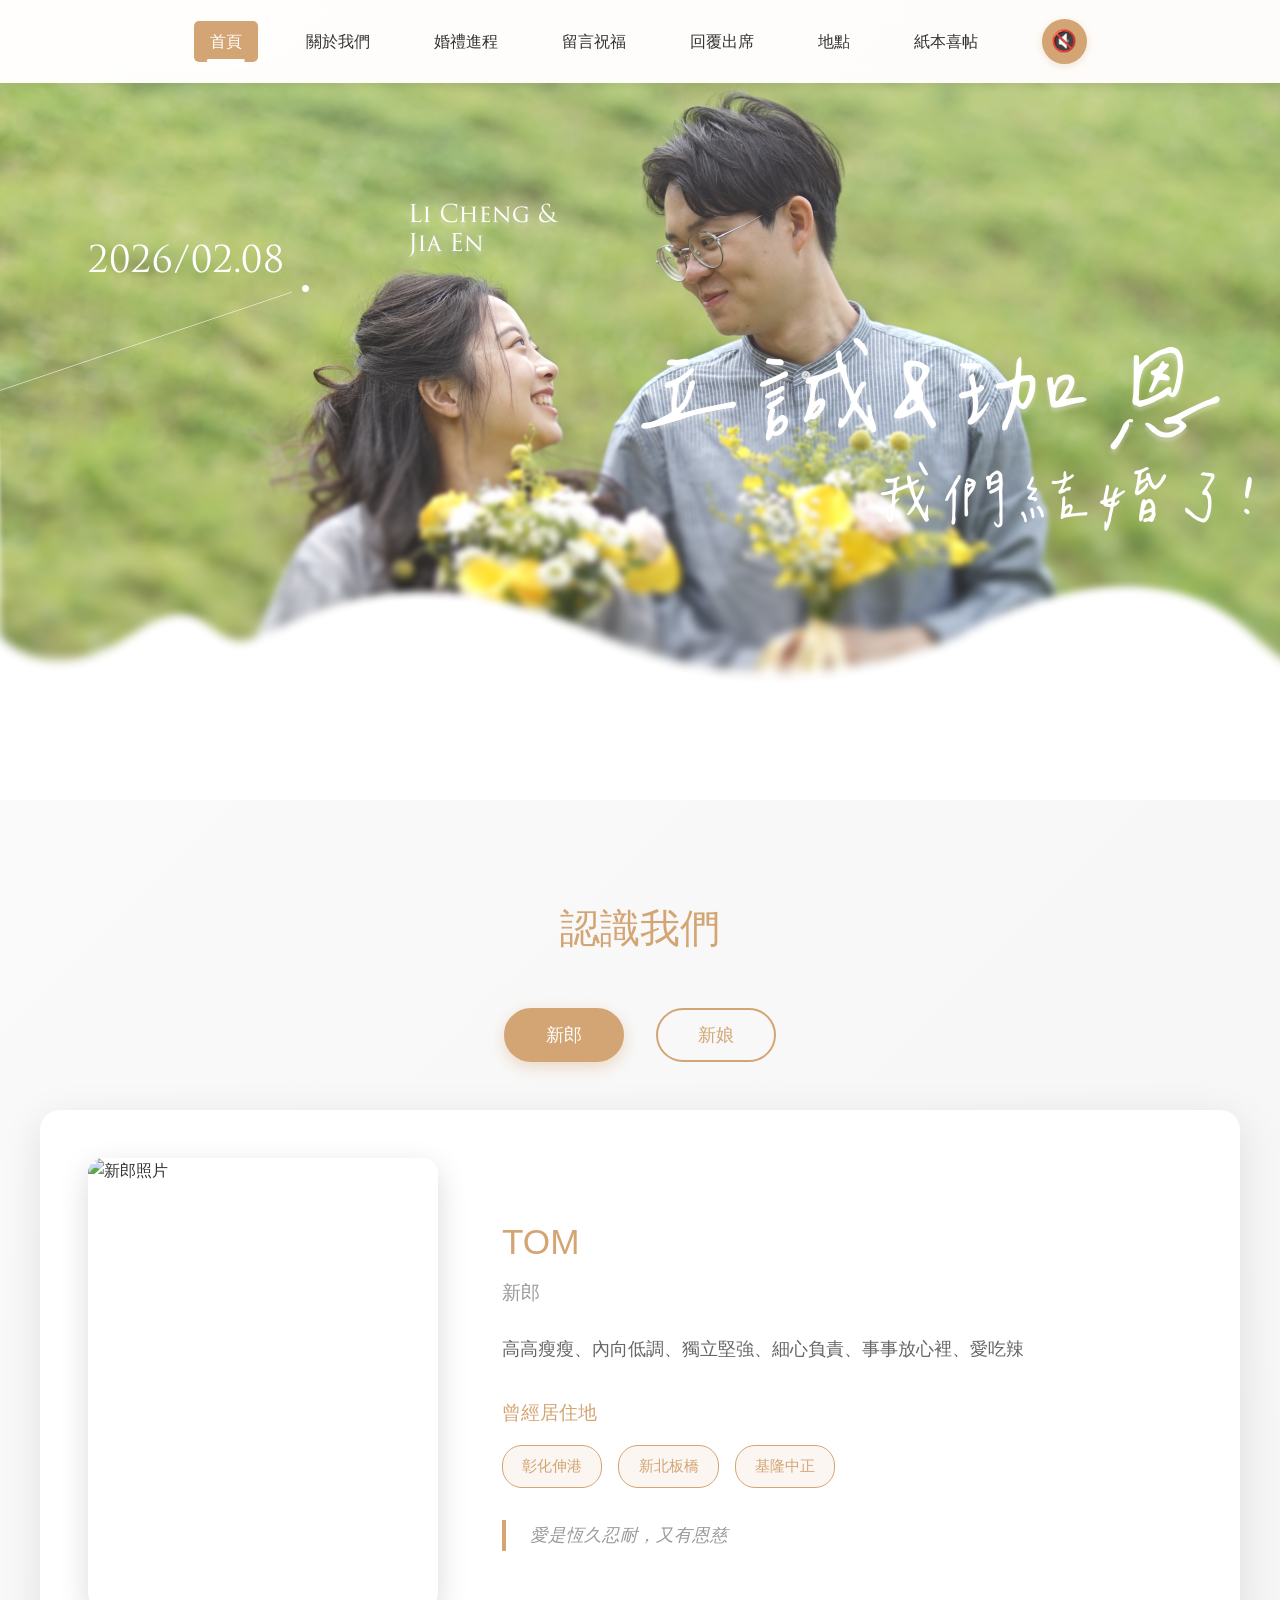
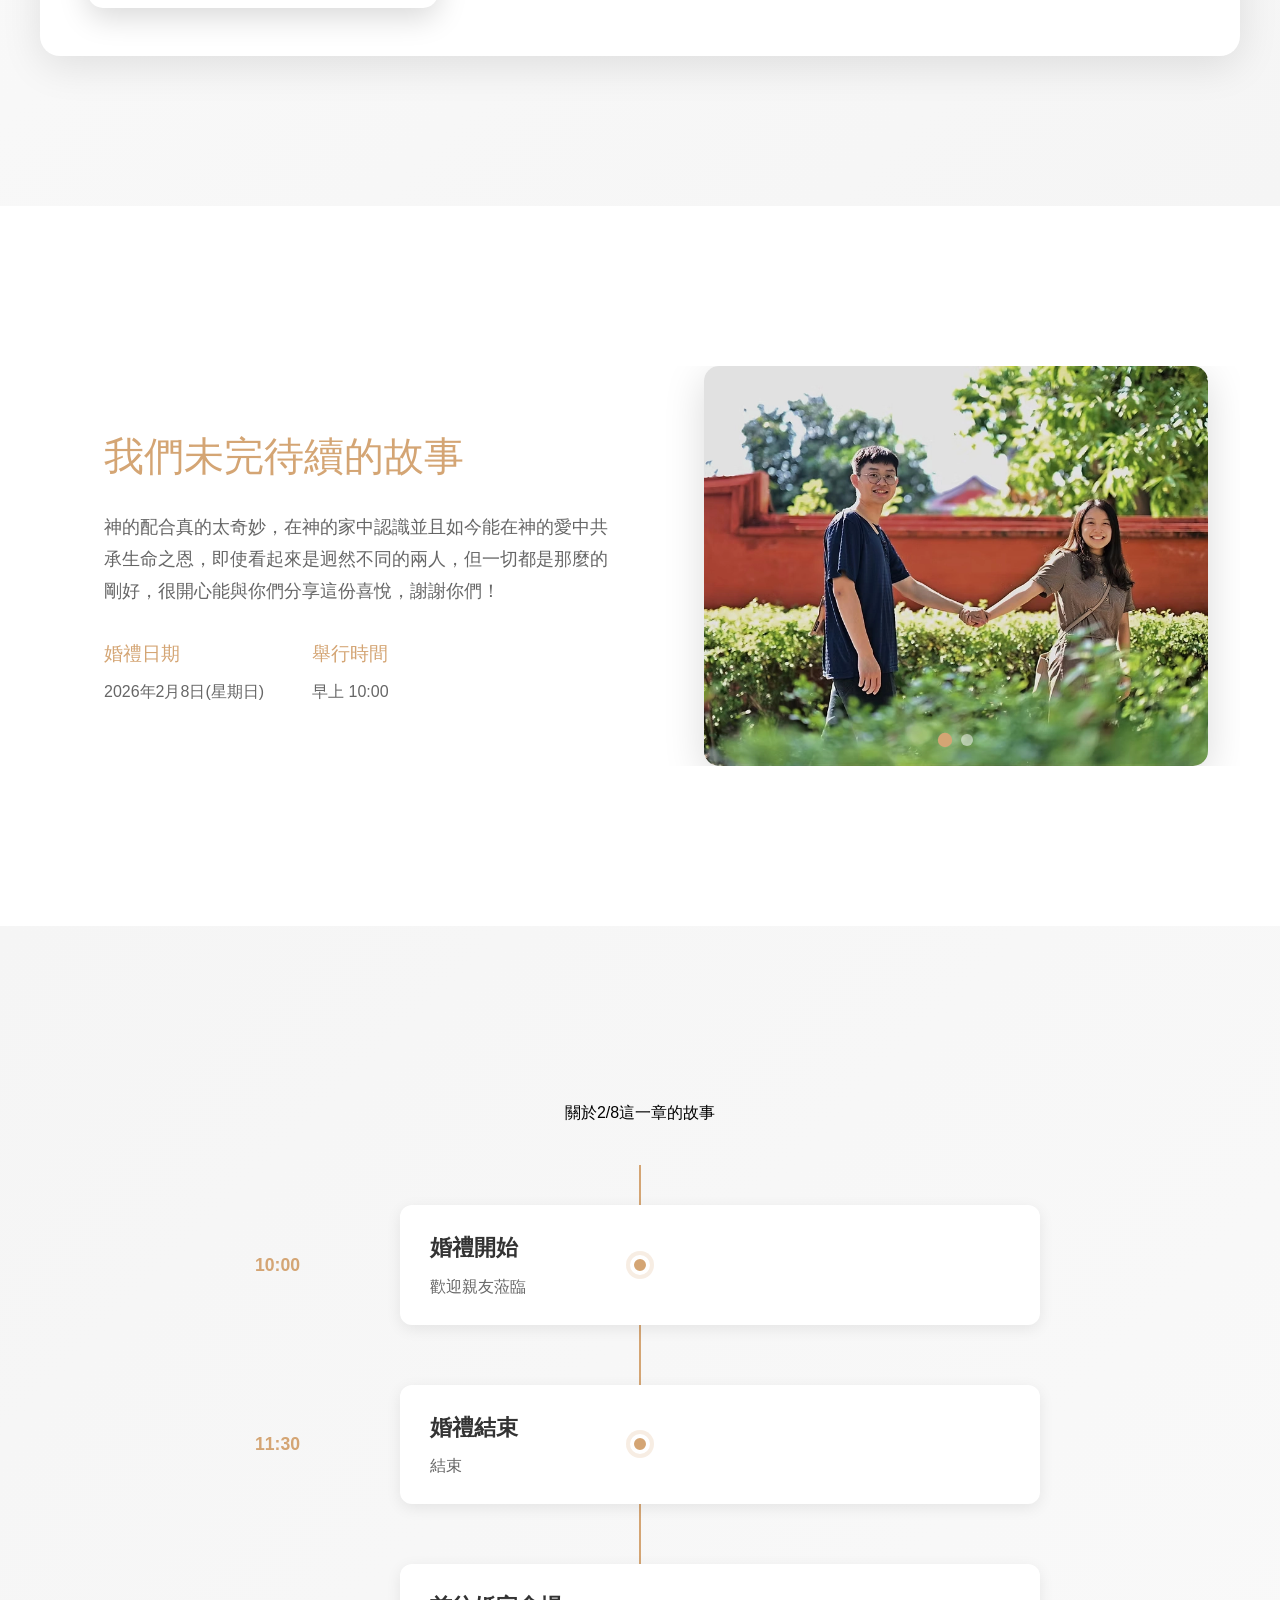
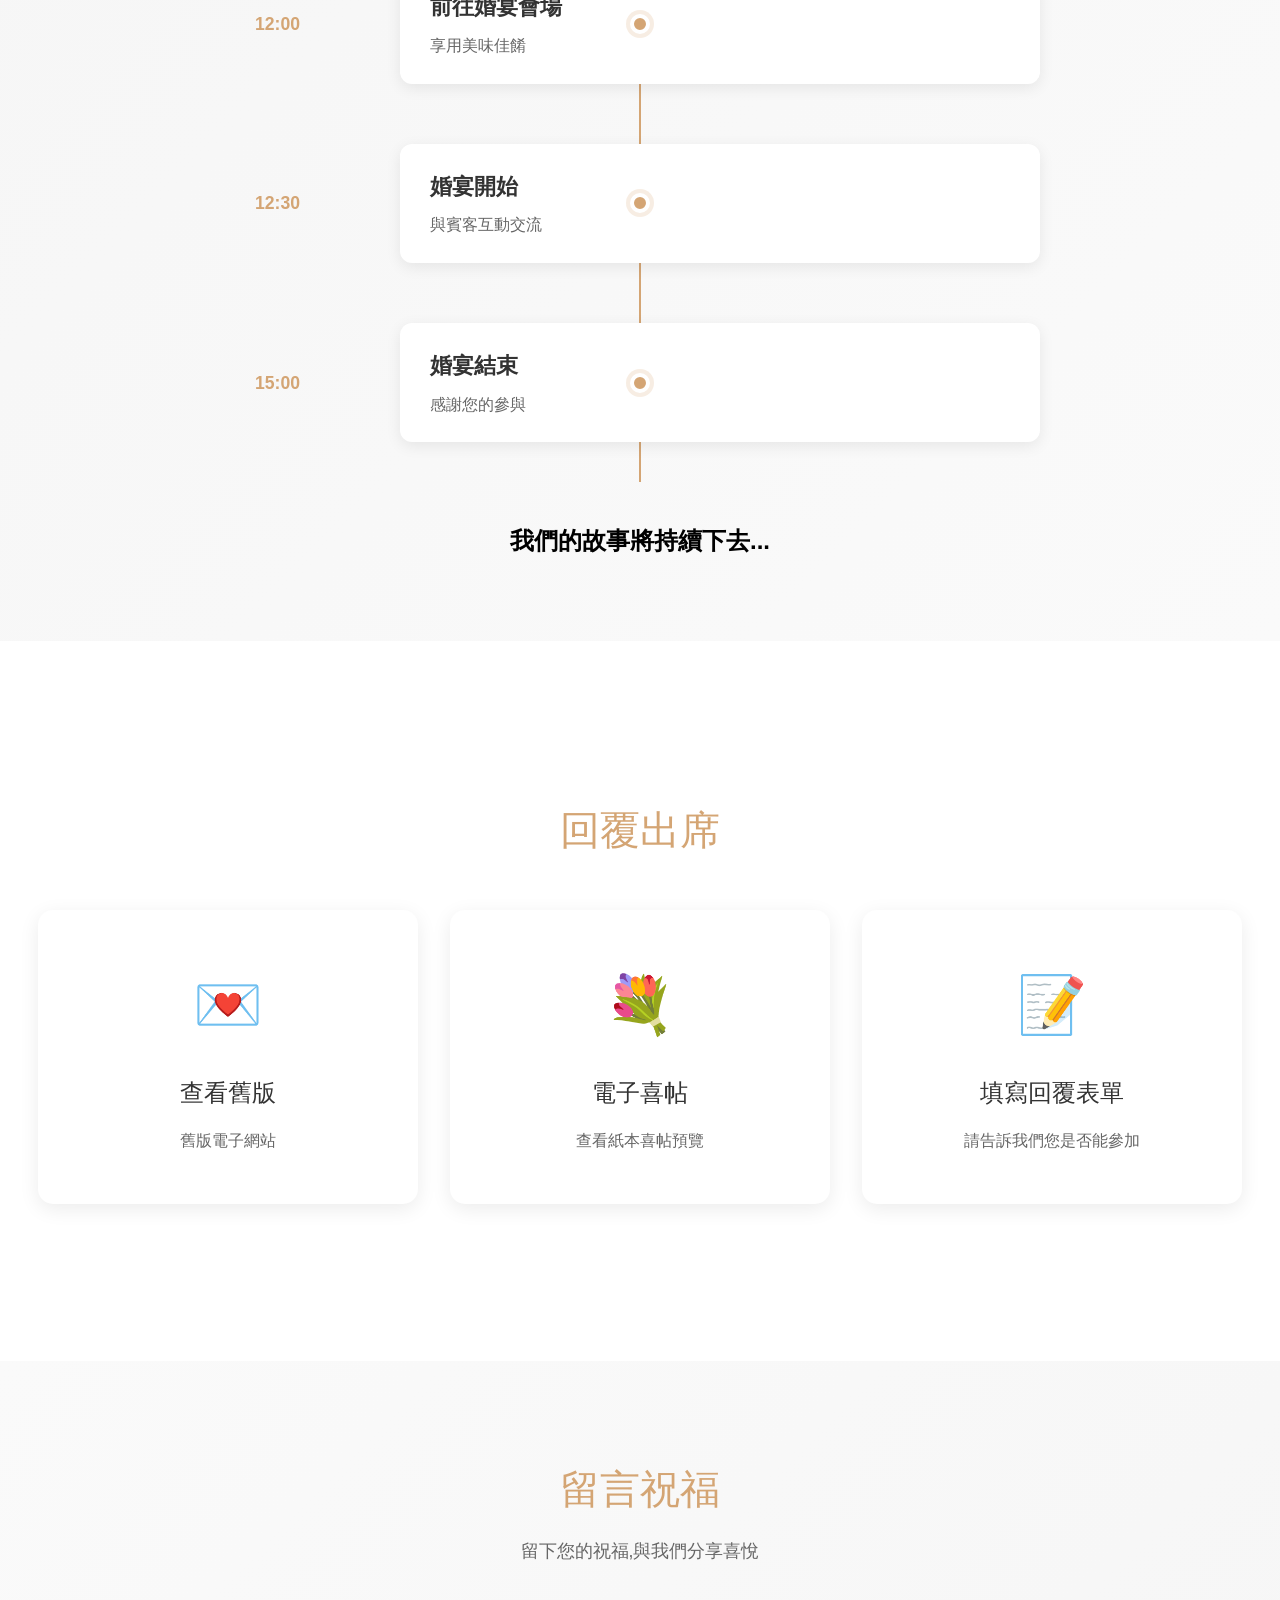
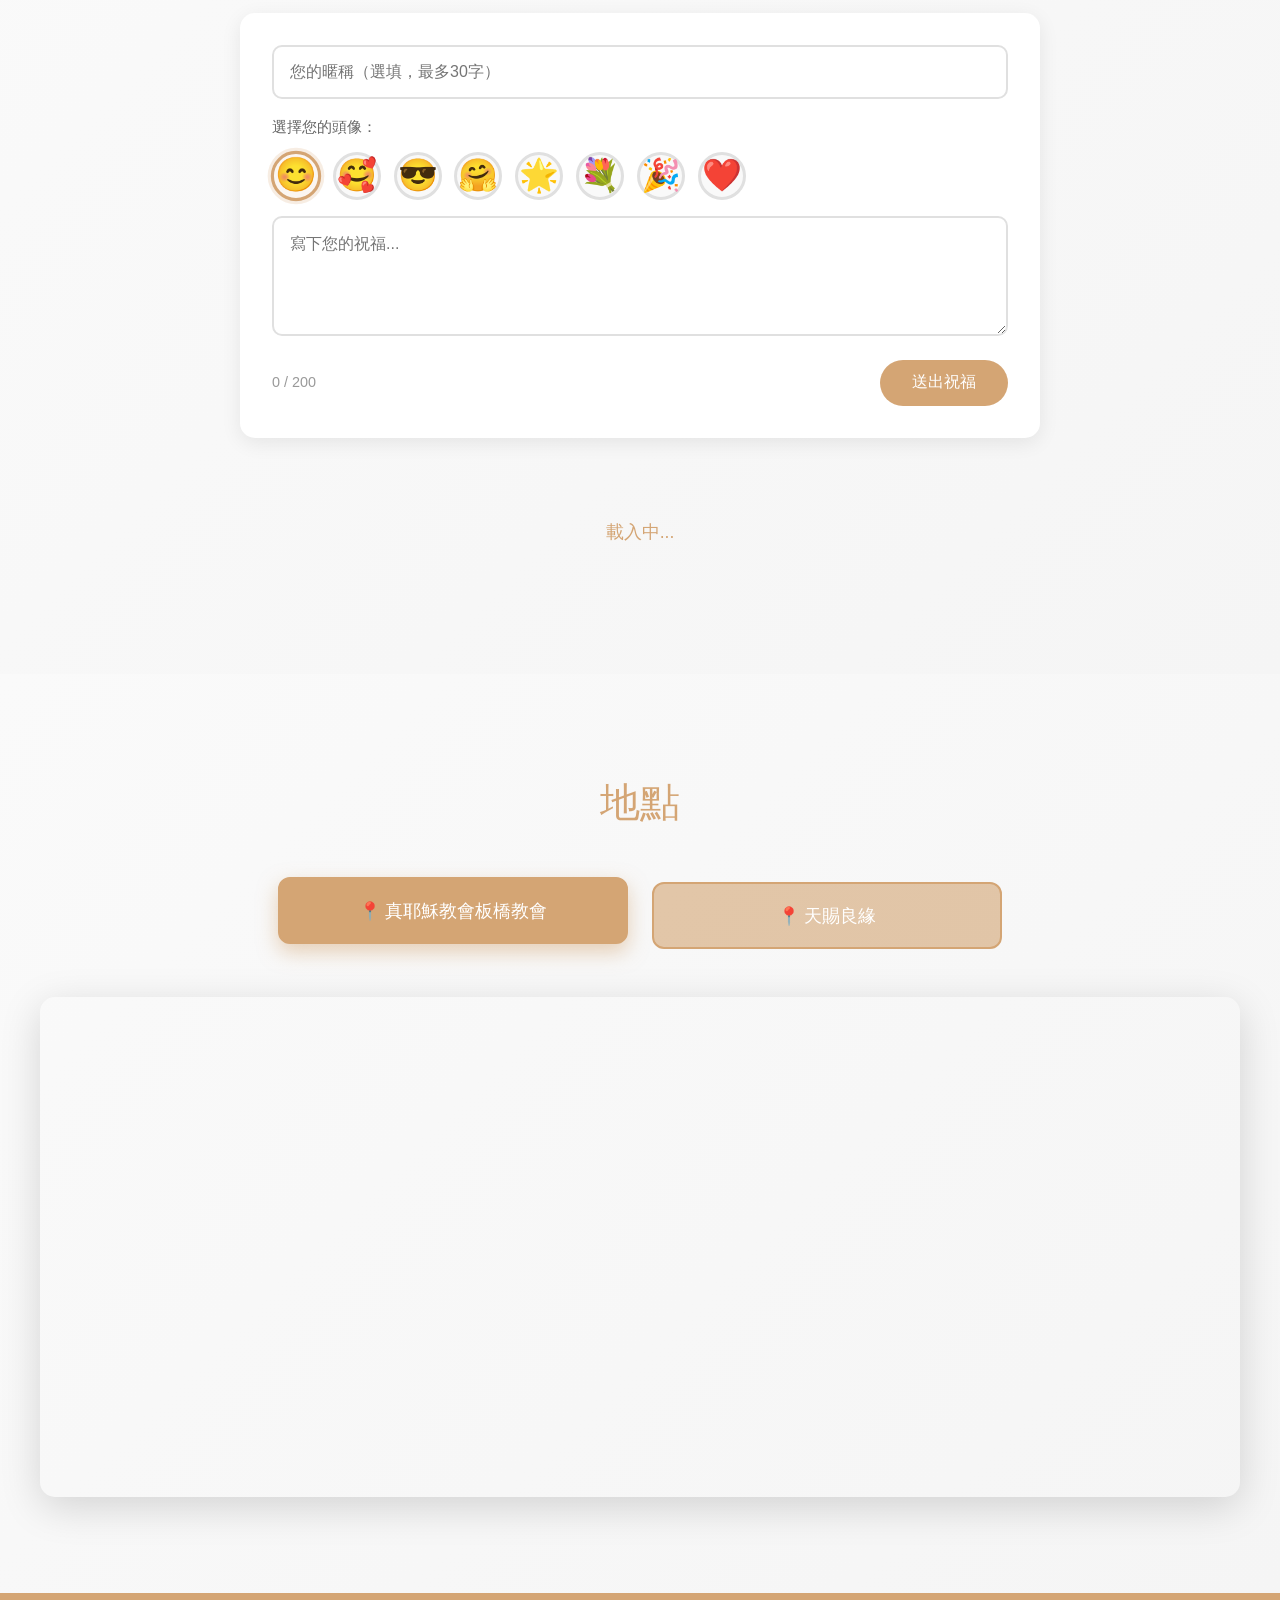
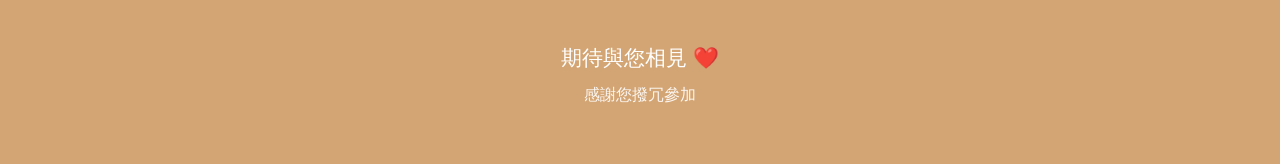
==== commit 82db074b: "再修路徑" ====
--- a/index.html
+++ b/index.html
@@ -18,7 +18,7 @@
     <script src="https://cdnjs.cloudflare.com/ajax/libs/hammer.js/2.0.8/hammer.min.js"></script>
 
     <!-- 自訂樣式 -->
-    <link rel="stylesheet" href="style.css">
+    <link rel="stylesheet" href="./style.css">
 </head>
 <body>
     <!-- 固定式導航列 -->
@@ -46,7 +46,7 @@
     <!-- 首頁區塊 -->
     <section id="hero" class="hero-section">
         <div class="hero-content">
-            <img src="圖片/首頁封面.jpg" alt="婚禮照片">
+            <img src="./圖片/首頁封面.jpg" alt="婚禮照片">
         </div>
     </section>
 
@@ -323,7 +323,7 @@
     </div>
 
     <!-- 配置檔 -->
-    <script src="config.js"></script>
+    <script src="./config.js"></script>
 
     <!-- AOS JavaScript -->
     <script src="https://unpkg.com/aos@2.3.1/dist/aos.js"></script>
@@ -338,17 +338,28 @@
     <script>
         // 使用配置檔初始化頁面內容
         function initPageContent() {
-            // 更新新人名字
-            document.querySelector('.couple-names').textContent =
-                CONFIG.couple.groom + CONFIG.couple.separator + CONFIG.couple.bride;
-
-            // 更新婚禮日期
-            document.querySelector('.wedding-date').textContent = CONFIG.wedding.date;
+            // 更新新人名字（如果元素存在）
+            const coupleNames = document.querySelector('.couple-names');
+            if (coupleNames) {
+                coupleNames.textContent = CONFIG.couple.groom + CONFIG.couple.separator + CONFIG.couple.bride;
+            }
+
+            // 更新婚禮日期（如果元素存在）
+            const weddingDate = document.querySelector('.wedding-date');
+            if (weddingDate) {
+                weddingDate.textContent = CONFIG.wedding.date;
+            }
 
             // 更新婚禮資訊
-            document.querySelector('.wedding-date-info').textContent =
-                `${CONFIG.wedding.date}(${CONFIG.wedding.dayOfWeek})`;
-            document.querySelector('.wedding-time-info').textContent = CONFIG.wedding.time;
+            const weddingDateInfo = document.querySelector('.wedding-date-info');
+            if (weddingDateInfo) {
+                weddingDateInfo.textContent = `${CONFIG.wedding.date}(${CONFIG.wedding.dayOfWeek})`;
+            }
+
+            const weddingTimeInfo = document.querySelector('.wedding-time-info');
+            if (weddingTimeInfo) {
+                weddingTimeInfo.textContent = CONFIG.wedding.time;
+            }
 
             // 初始化幻燈片
             initSlideshow();
@@ -721,6 +732,13 @@
 
         // 頁面載入完成後執行
         window.addEventListener('load', function() {
+            // 檢查 CONFIG 是否已載入
+            if (typeof CONFIG === 'undefined') {
+                console.error('CONFIG 未載入！請檢查 config.js 檔案。');
+                alert('配置檔載入失敗，請檢查檔案路徑或重新整理頁面。');
+                return;
+            }
+
             // 初始化頁面內容
             initPageContent();
 
@@ -1171,6 +1189,6 @@
     </script>
 
     <!-- 留言板功能 -->
-    <script src="guestbook.js"></script>
+    <script src="./guestbook.js"></script>
 </body>
 </html>
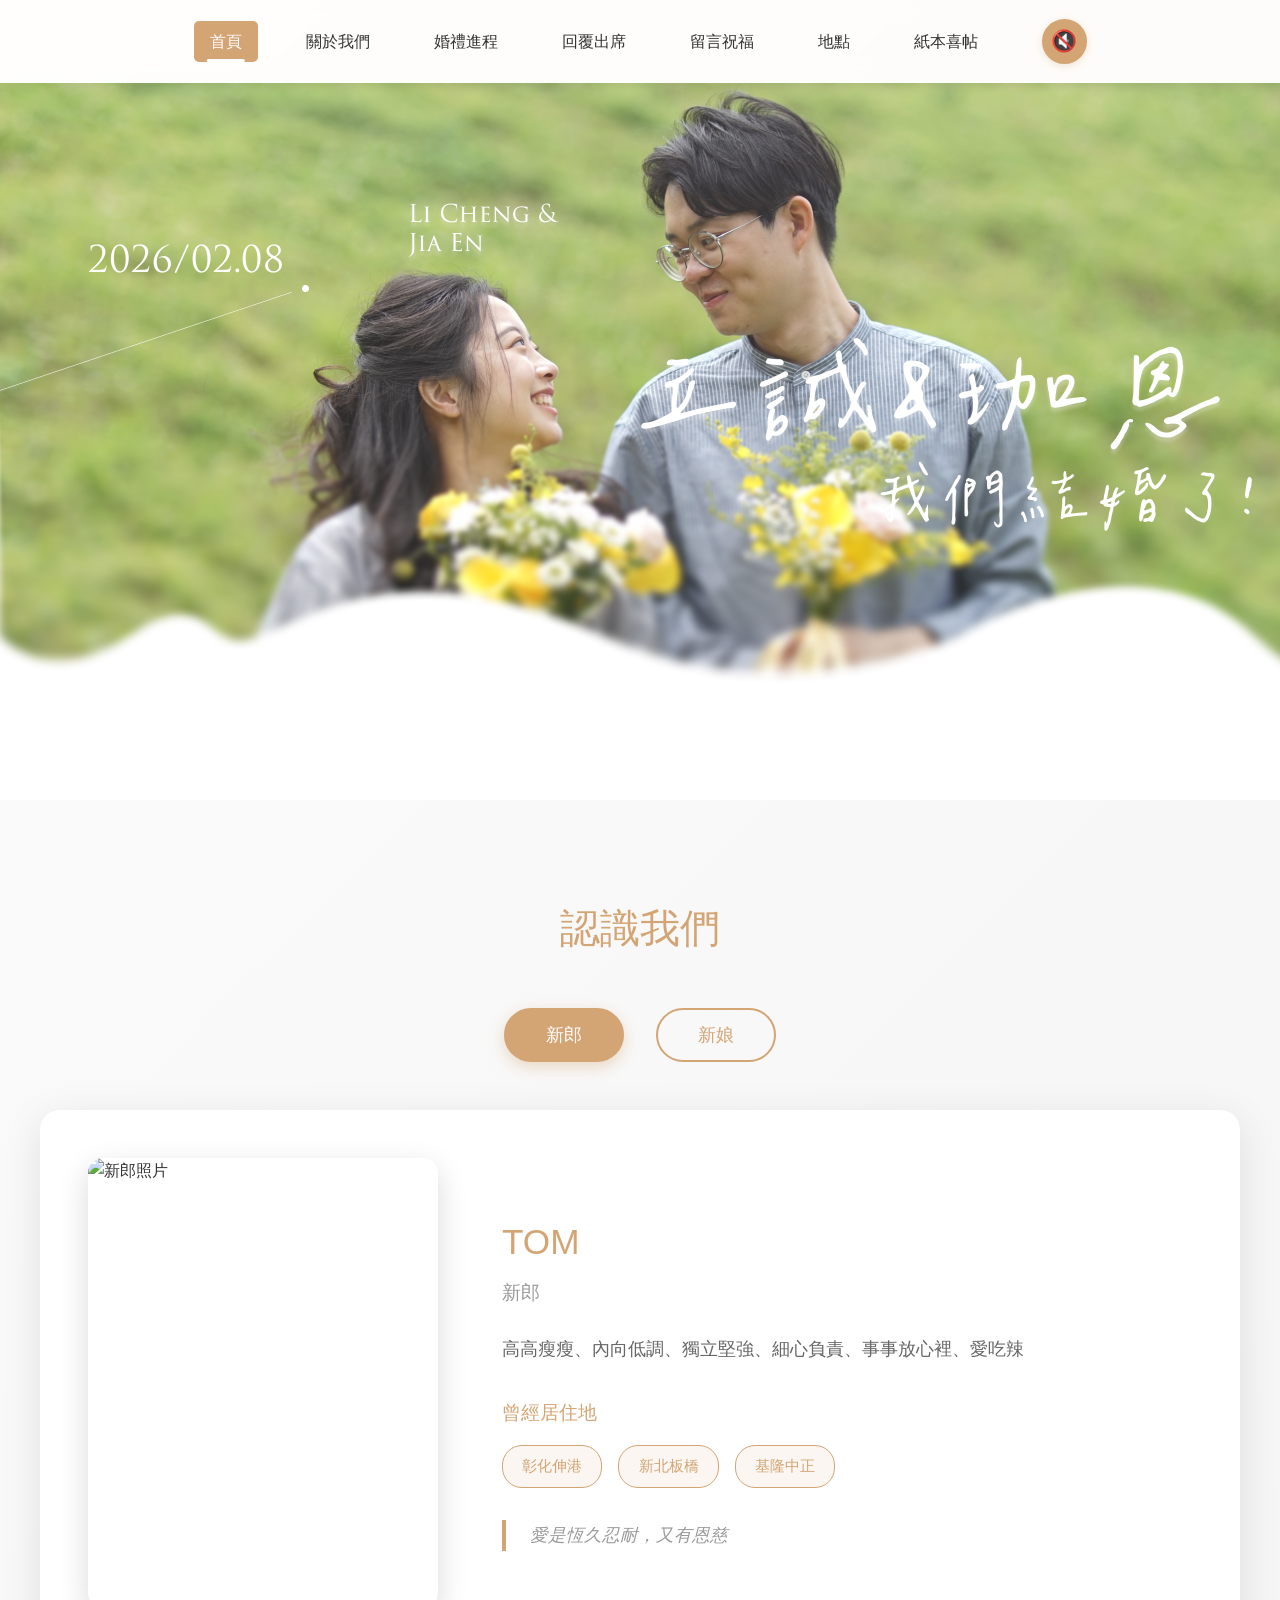
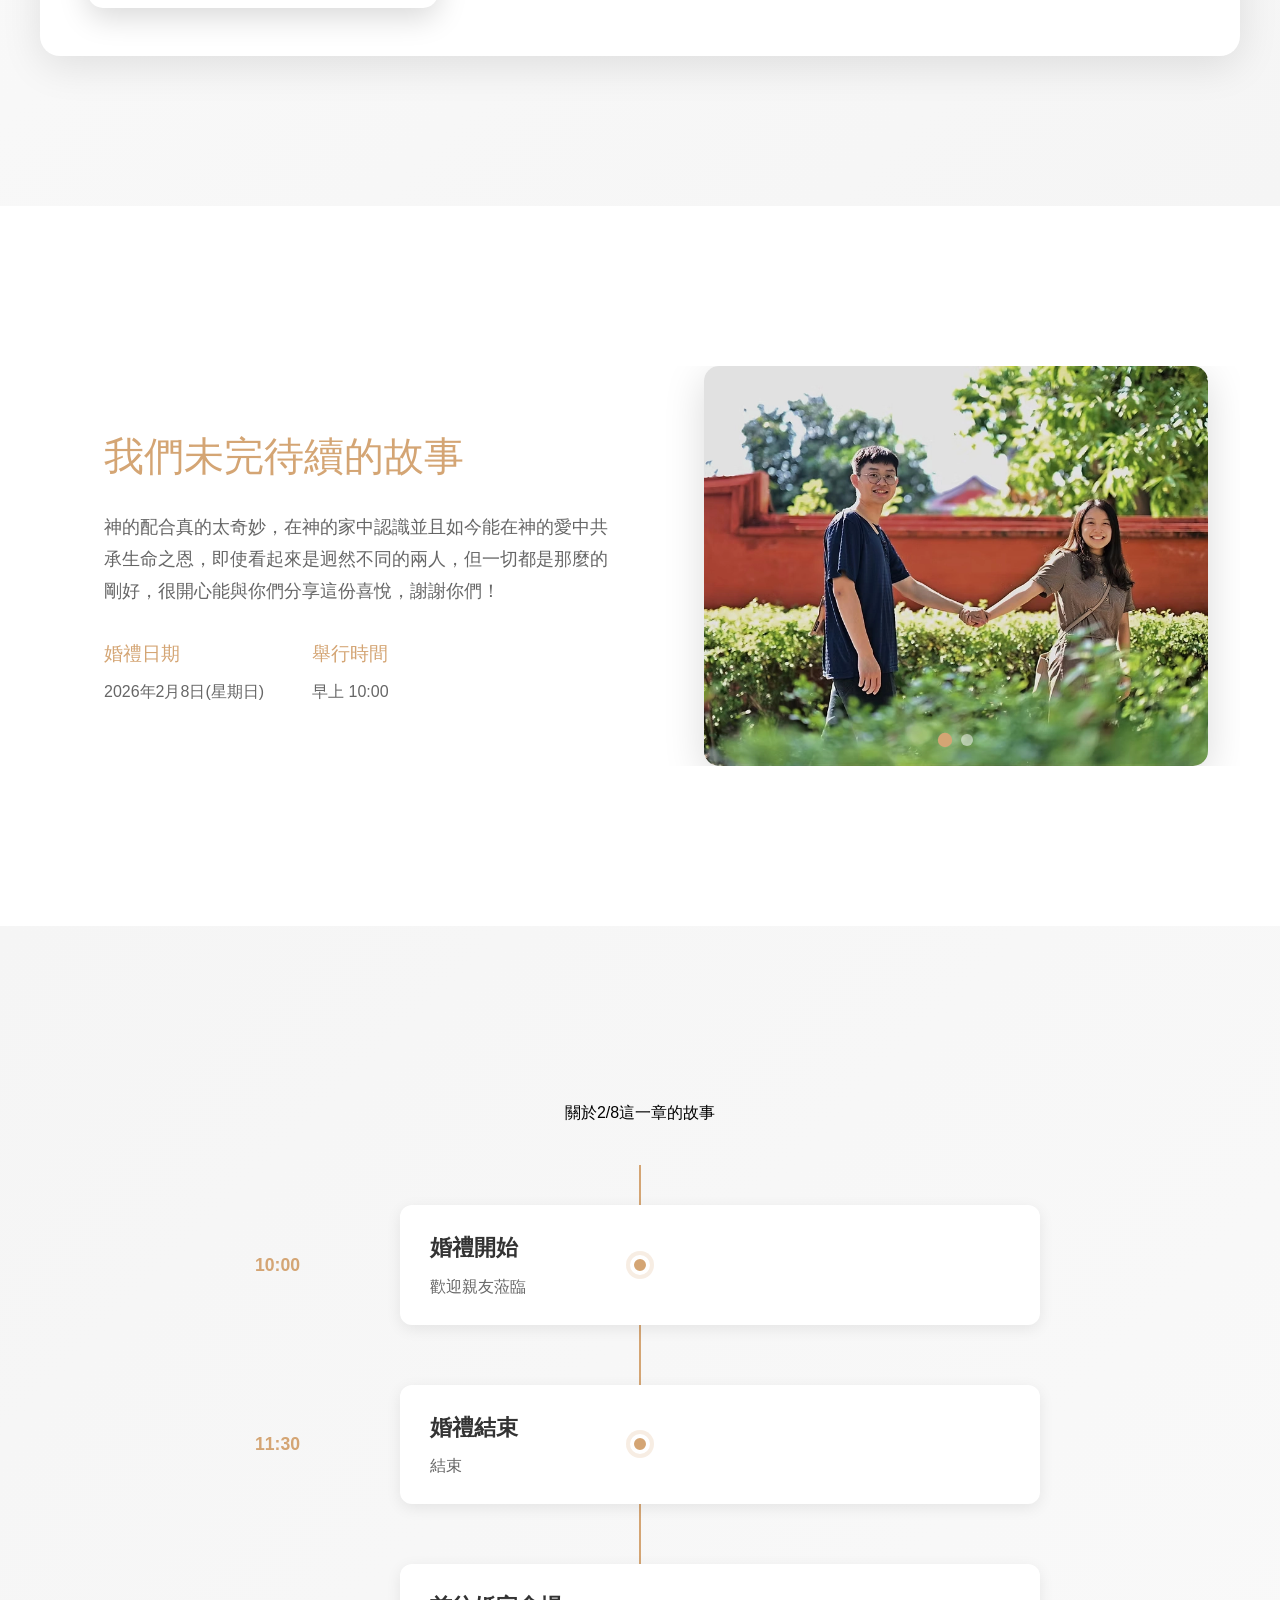
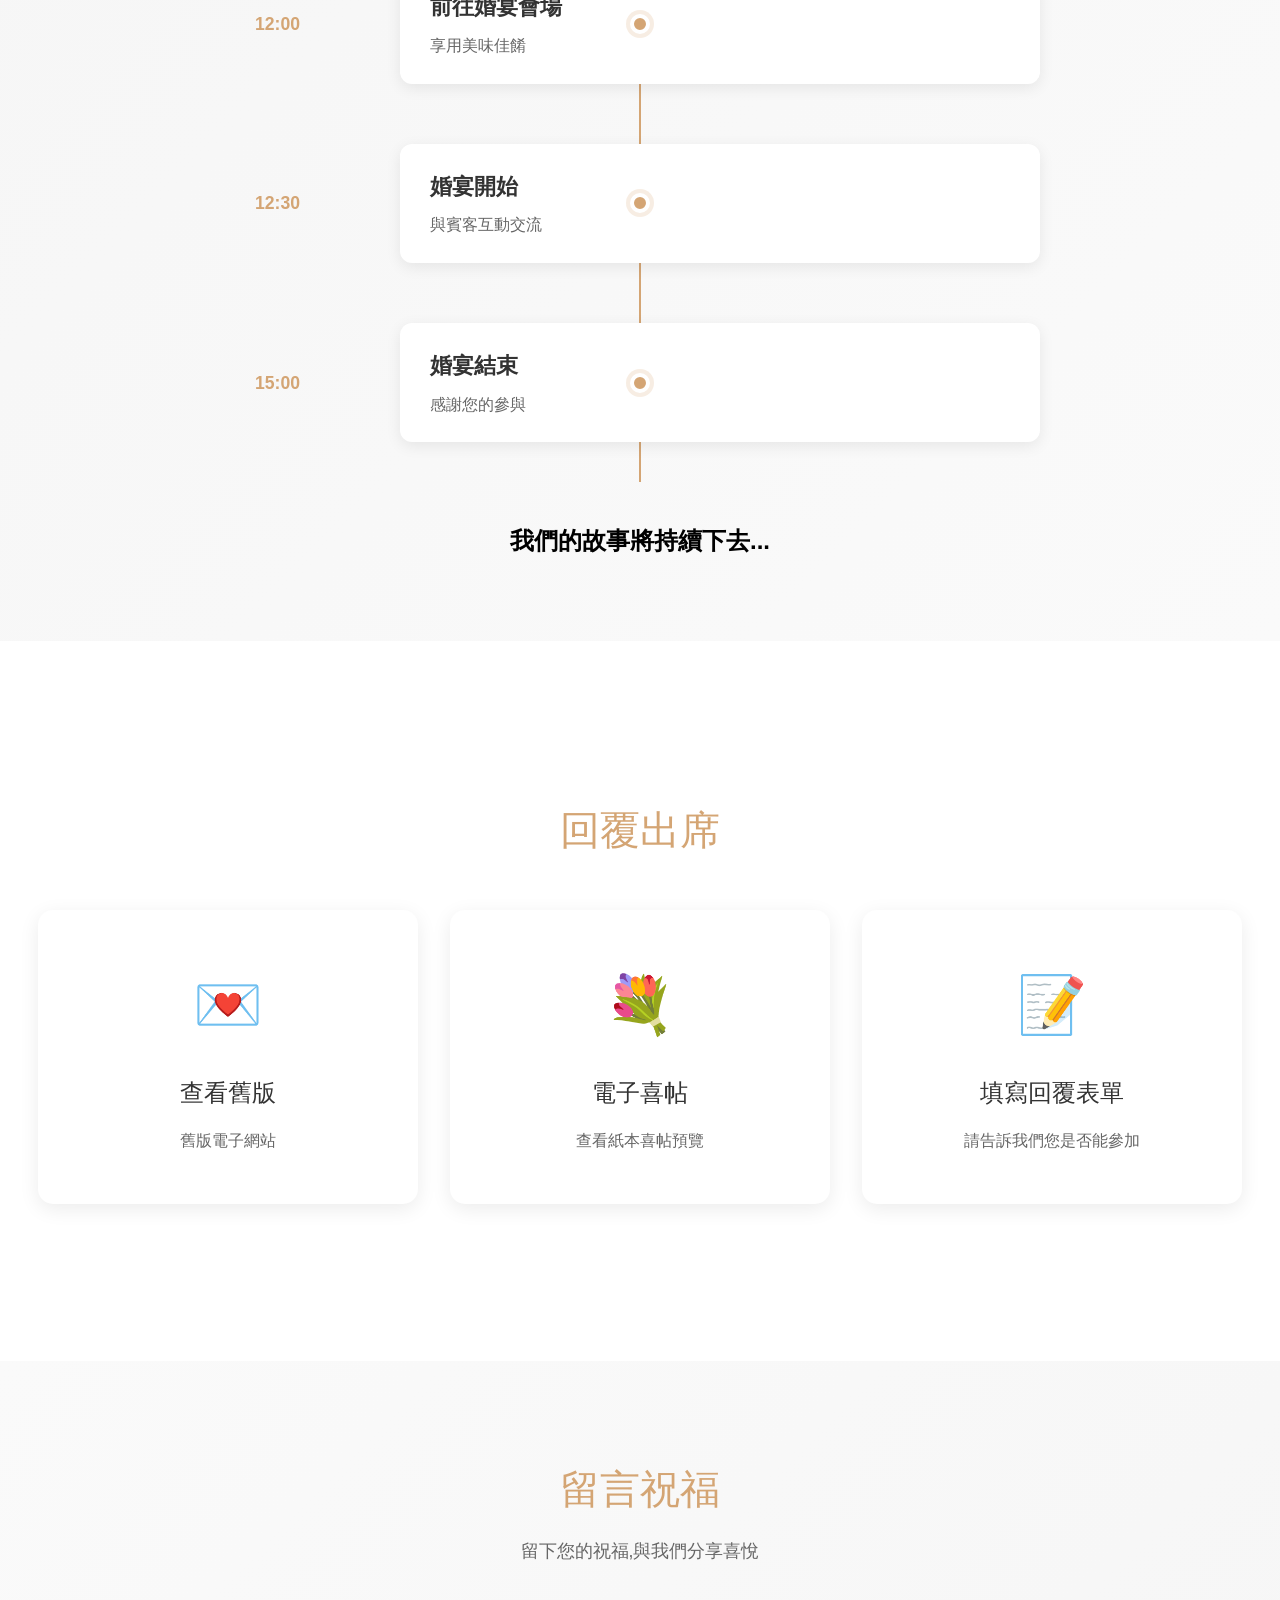
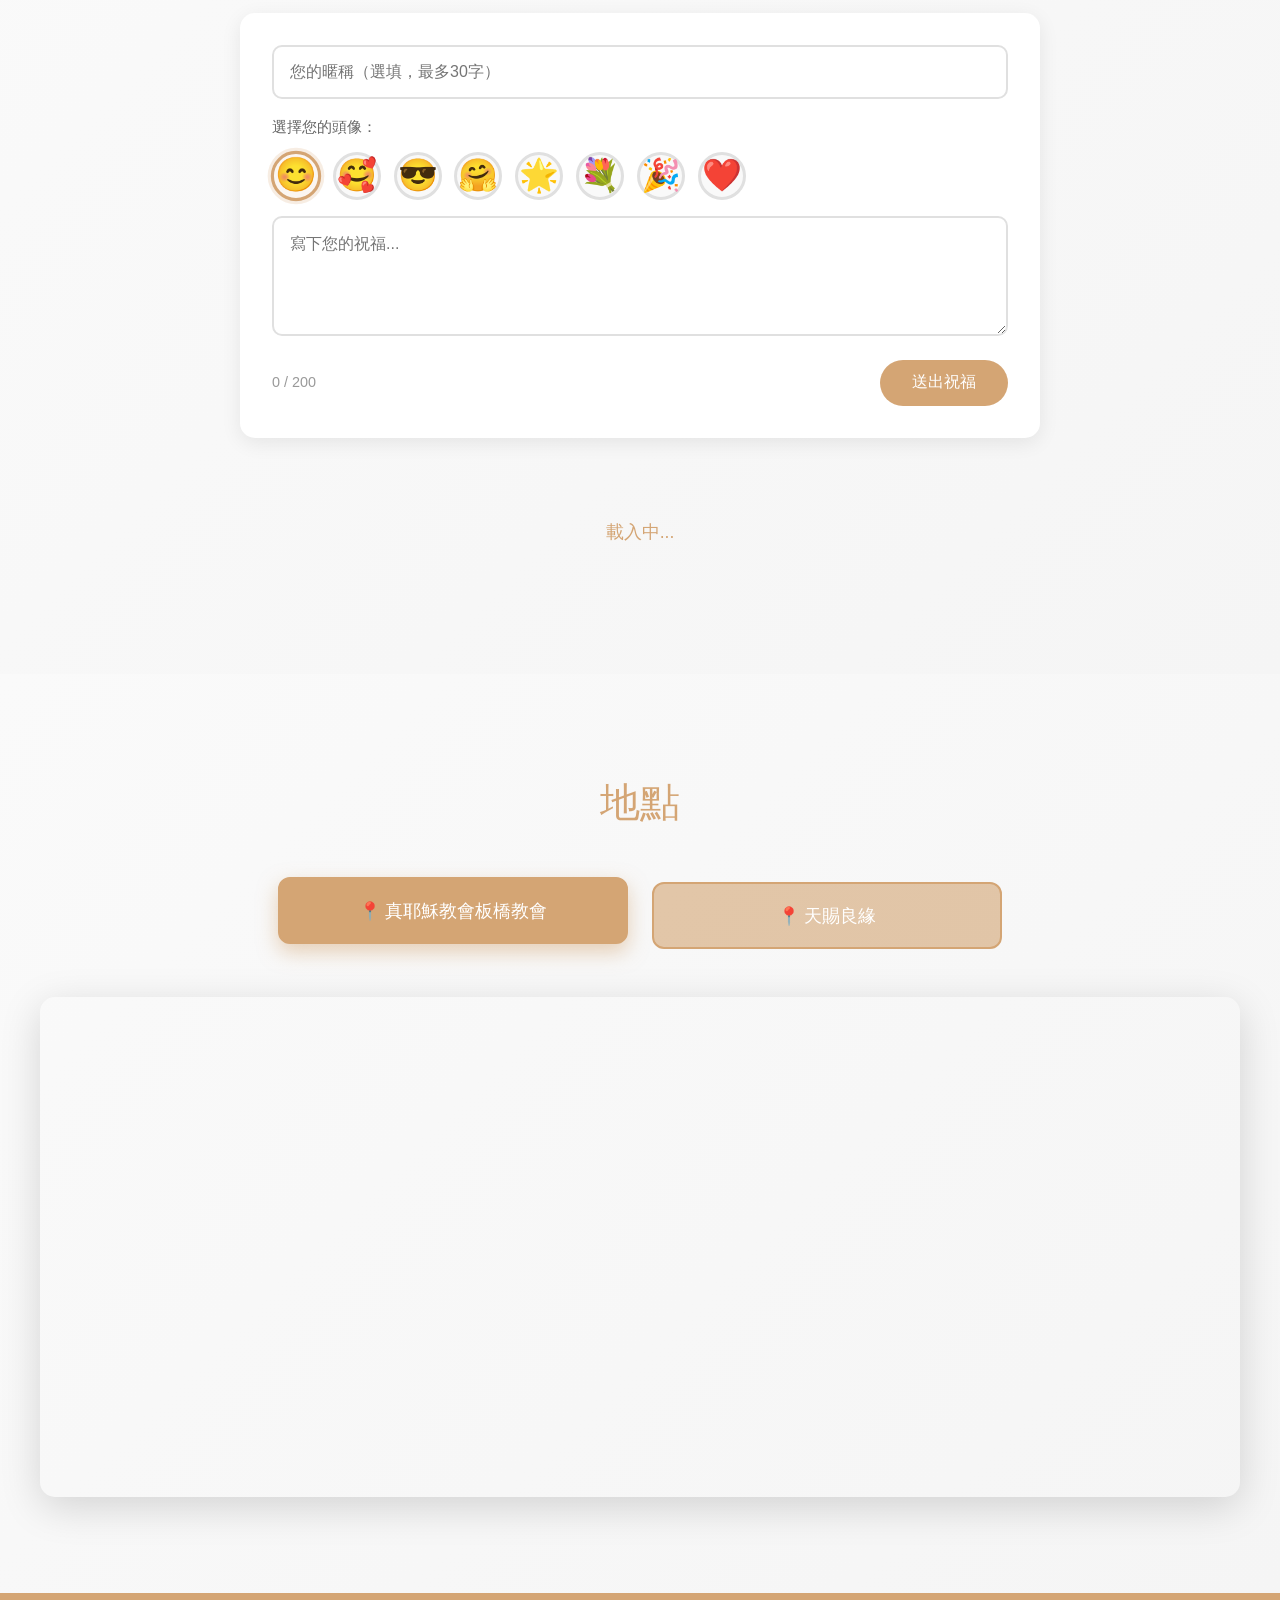
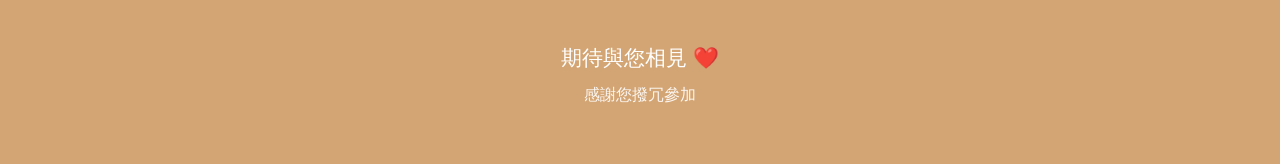
==== commit b1de81f4: "導航順序" ====
--- a/index.html
+++ b/index.html
@@ -25,9 +25,9 @@
     <nav class="main-nav">
         <a href="#hero" class="nav-link">首頁</a>
         <a href="#about" class="nav-link">關於我們</a>
-        <a href="#timeline" class="nav-link">婚禮進程</a>
+        <a href="#timeline" class="nav-link">婚禮進程</a>        
+        <a href="#links" class="nav-link" id="rsvp-or-schedule-link">回覆出席</a>
         <a href="#guestbook" class="nav-link">留言祝福</a>
-        <a href="#links" class="nav-link" id="rsvp-or-schedule-link">回覆出席</a>
         <a href="#venue" class="nav-link">地點</a>
         <a href="#paper-invitation" class="nav-link">紙本喜帖</a>
         <button id="music-toggle" class="music-btn" aria-label="播放/暫停音樂">
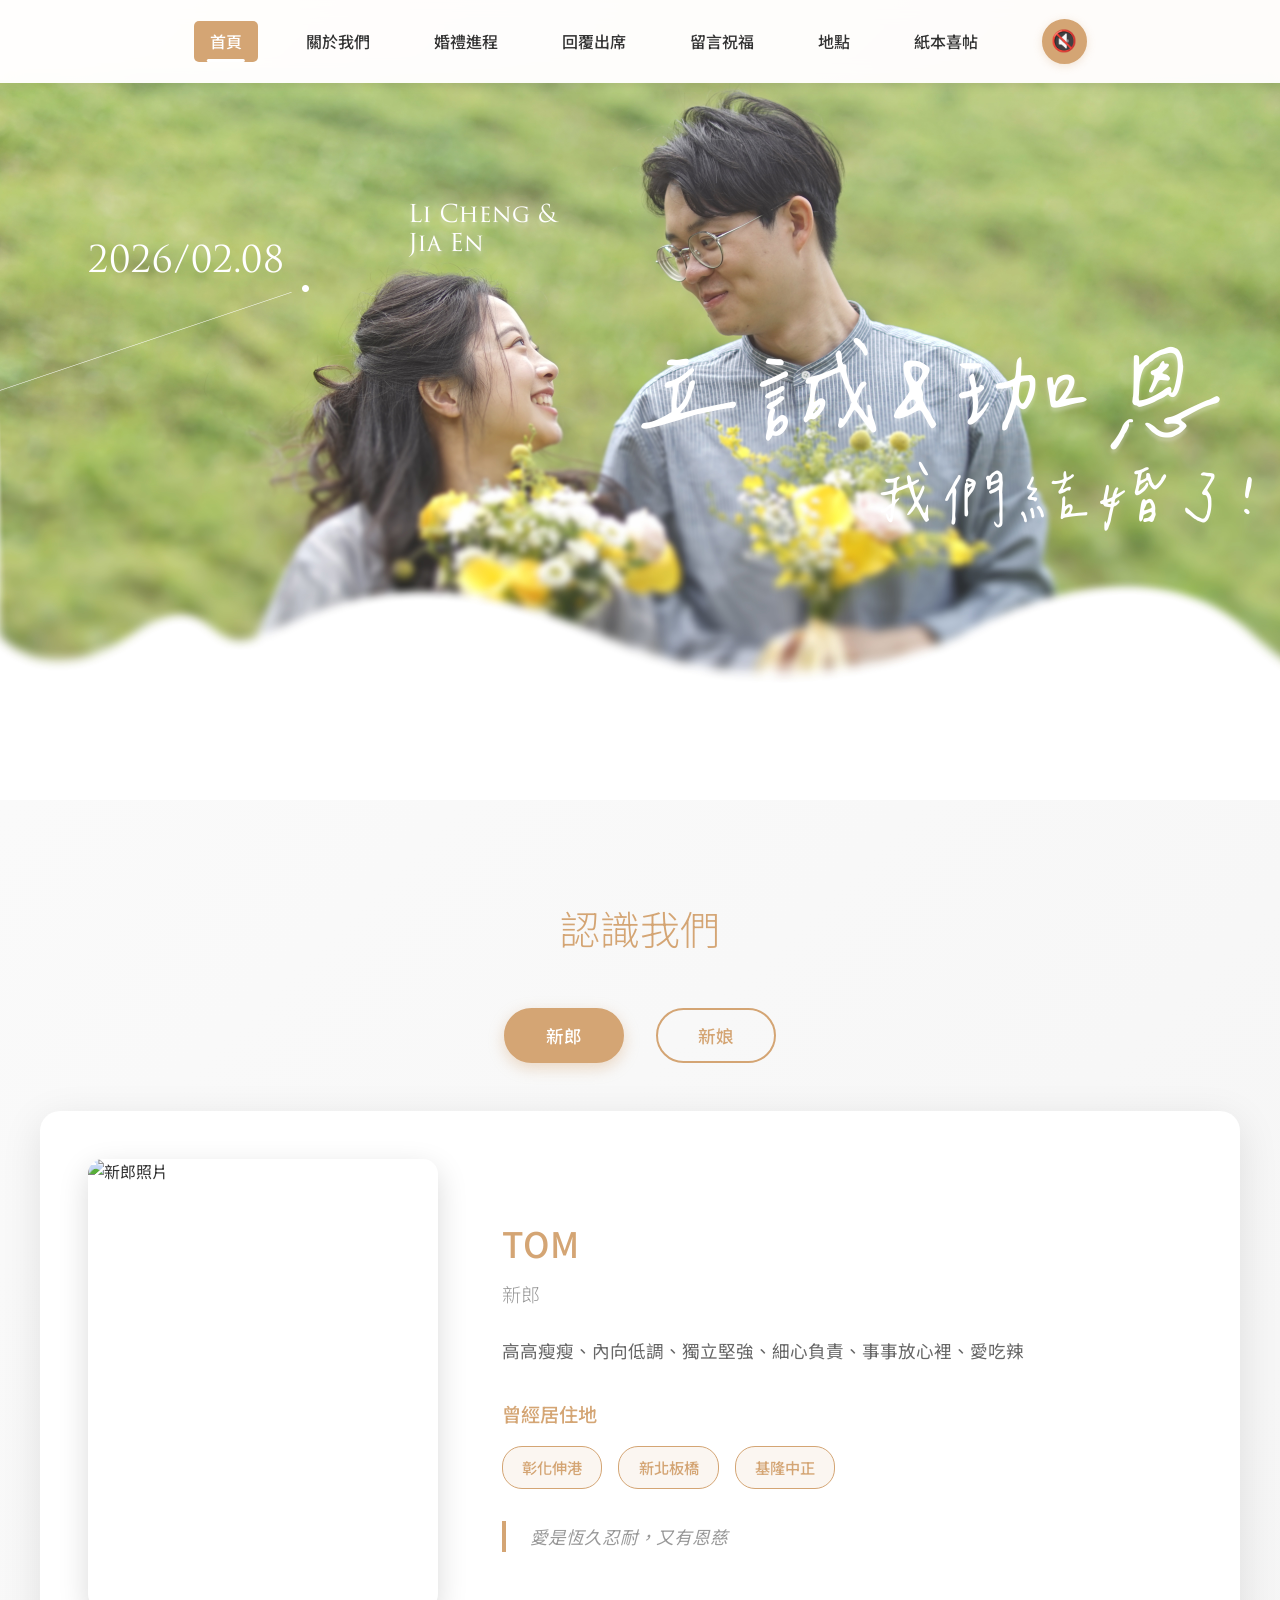
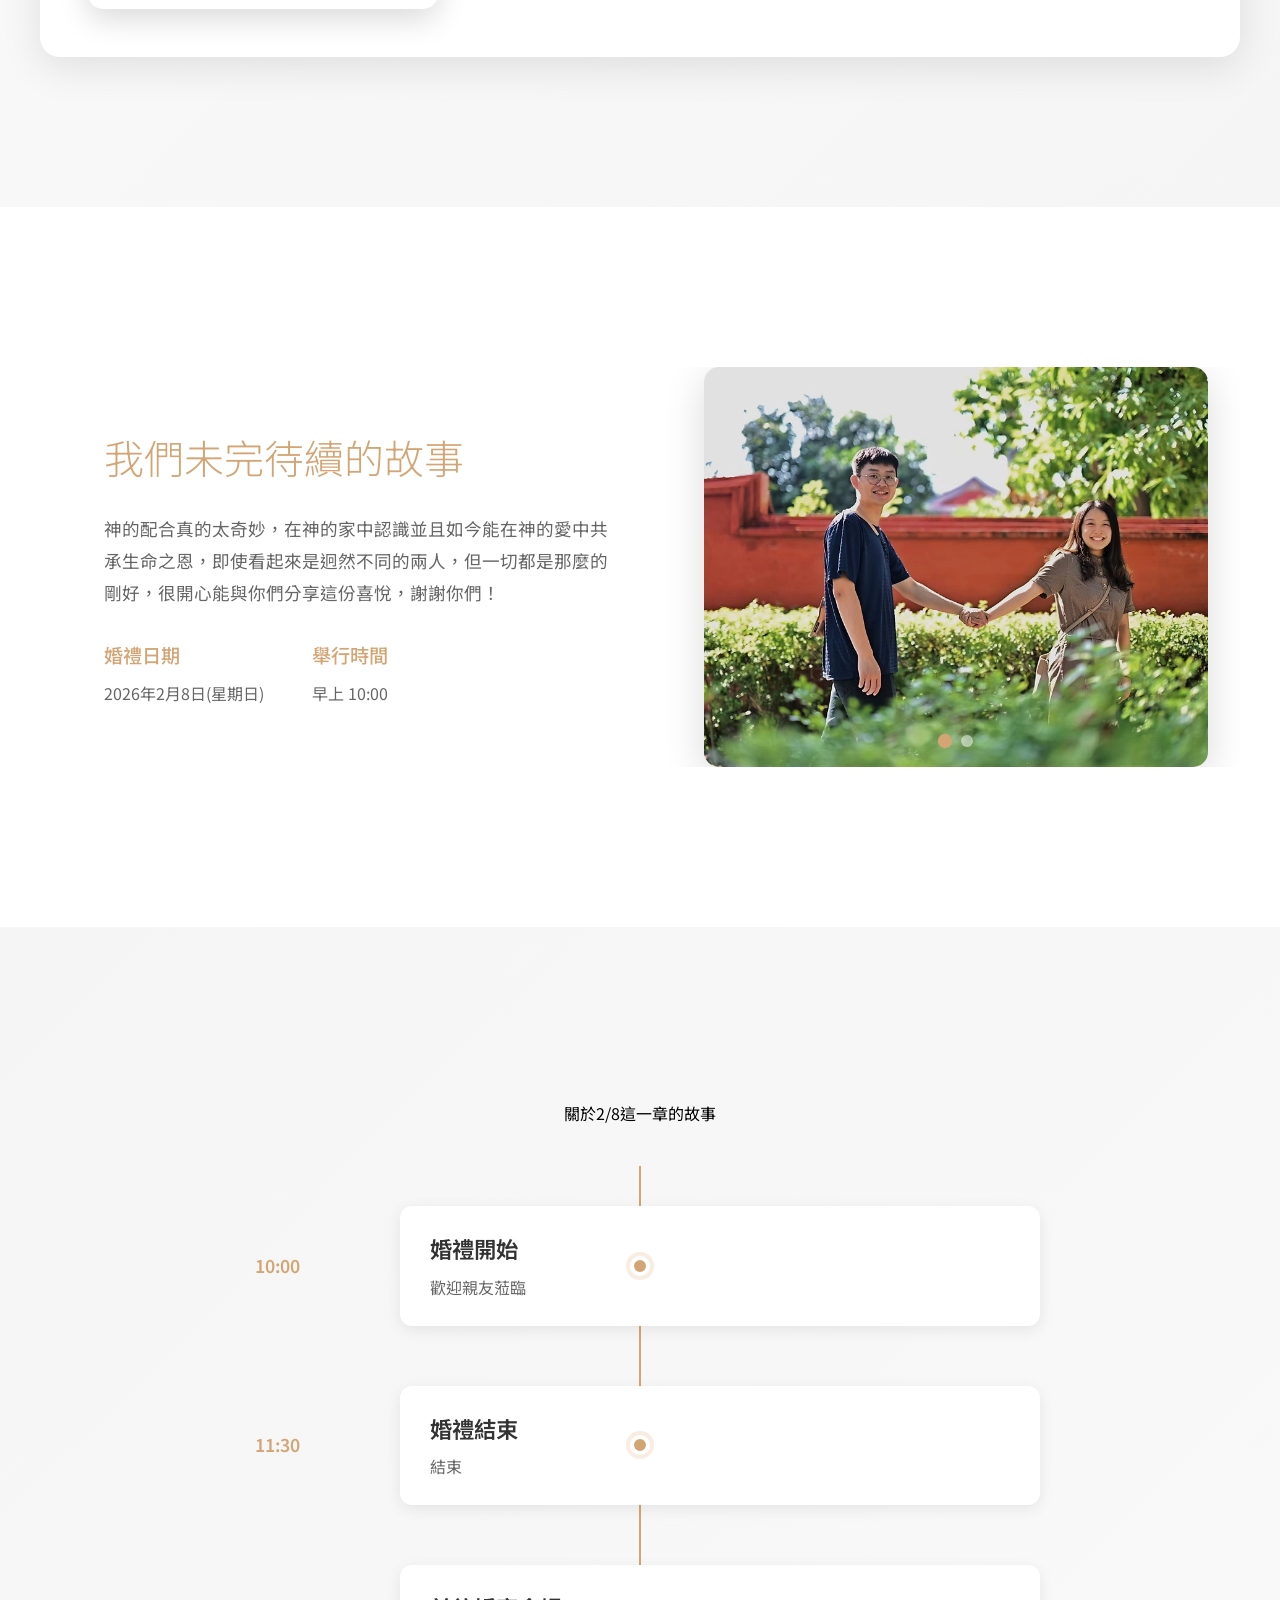
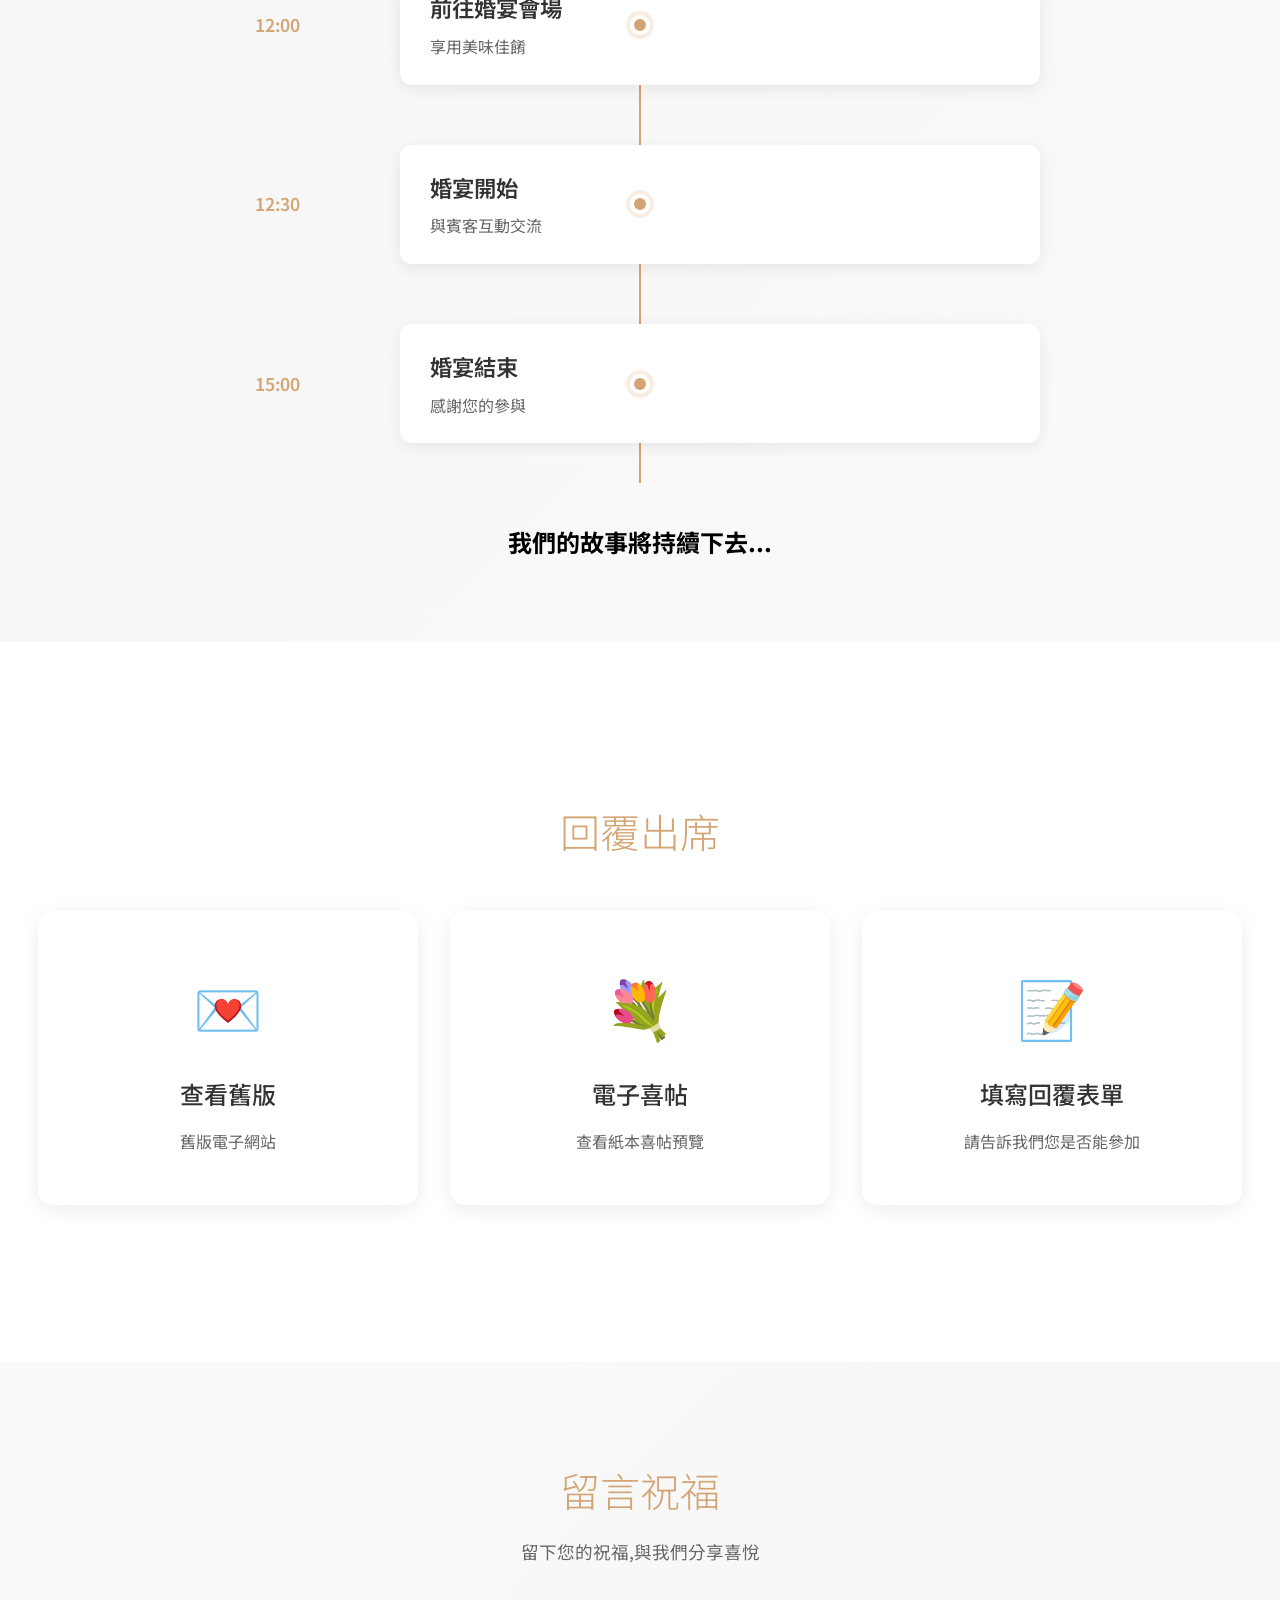
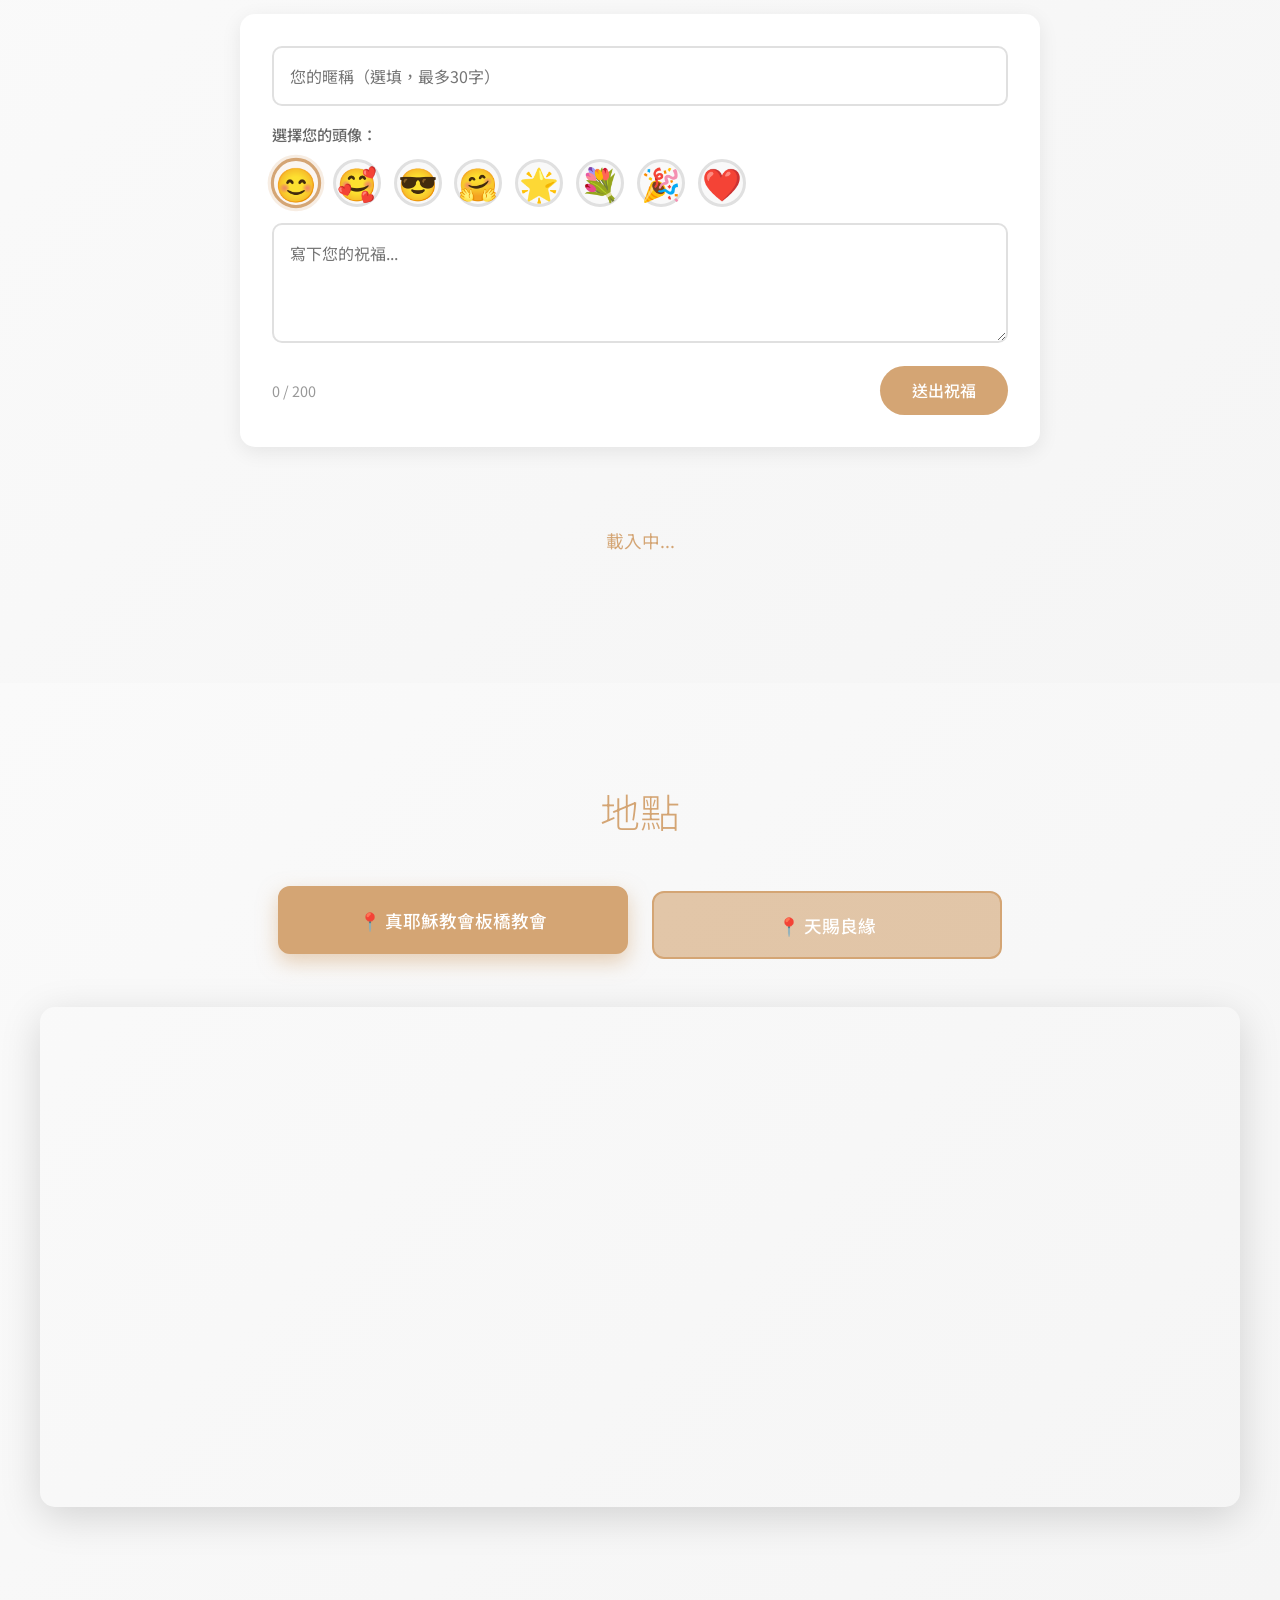
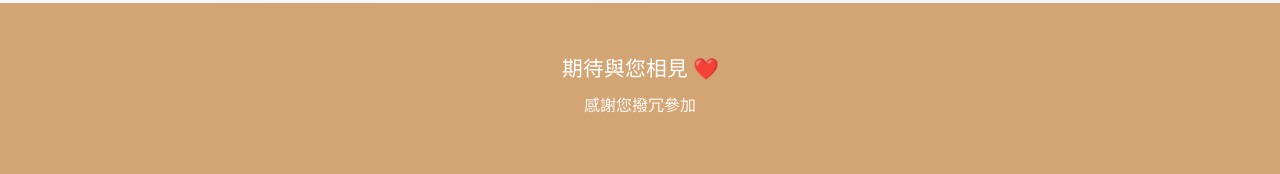
==== commit 99505861: "改字體?" ====
--- a/index.html
+++ b/index.html
@@ -16,6 +16,11 @@
 
     <!-- Hammer.js - 觸控手勢庫 -->
     <script src="https://cdnjs.cloudflare.com/ajax/libs/hammer.js/2.0.8/hammer.min.js"></script>
+
+    <!-- Google Fonts - 思源黑體 -->
+    <link rel="preconnect" href="https://fonts.googleapis.com">
+    <link rel="preconnect" href="https://fonts.gstatic.com" crossorigin>
+    <link href="https://fonts.googleapis.com/css2?family=Noto+Sans+TC:wght@300;400;500;700&display=swap" rel="stylesheet">
 
     <!-- 自訂樣式 -->
     <link rel="stylesheet" href="./style.css">
--- a/style.css
+++ b/style.css
@@ -14,7 +14,7 @@
 }
 
 body {
-    font-family: 'Segoe UI', 'Microsoft JhengHei', -apple-system, BlinkMacSystemFont, sans-serif;
+    font-family: 'Noto Sans TC', 'Microsoft JhengHei', -apple-system, BlinkMacSystemFont, sans-serif;
     line-height: 1.6;
     color: #333;
     background-color: #fafafa;
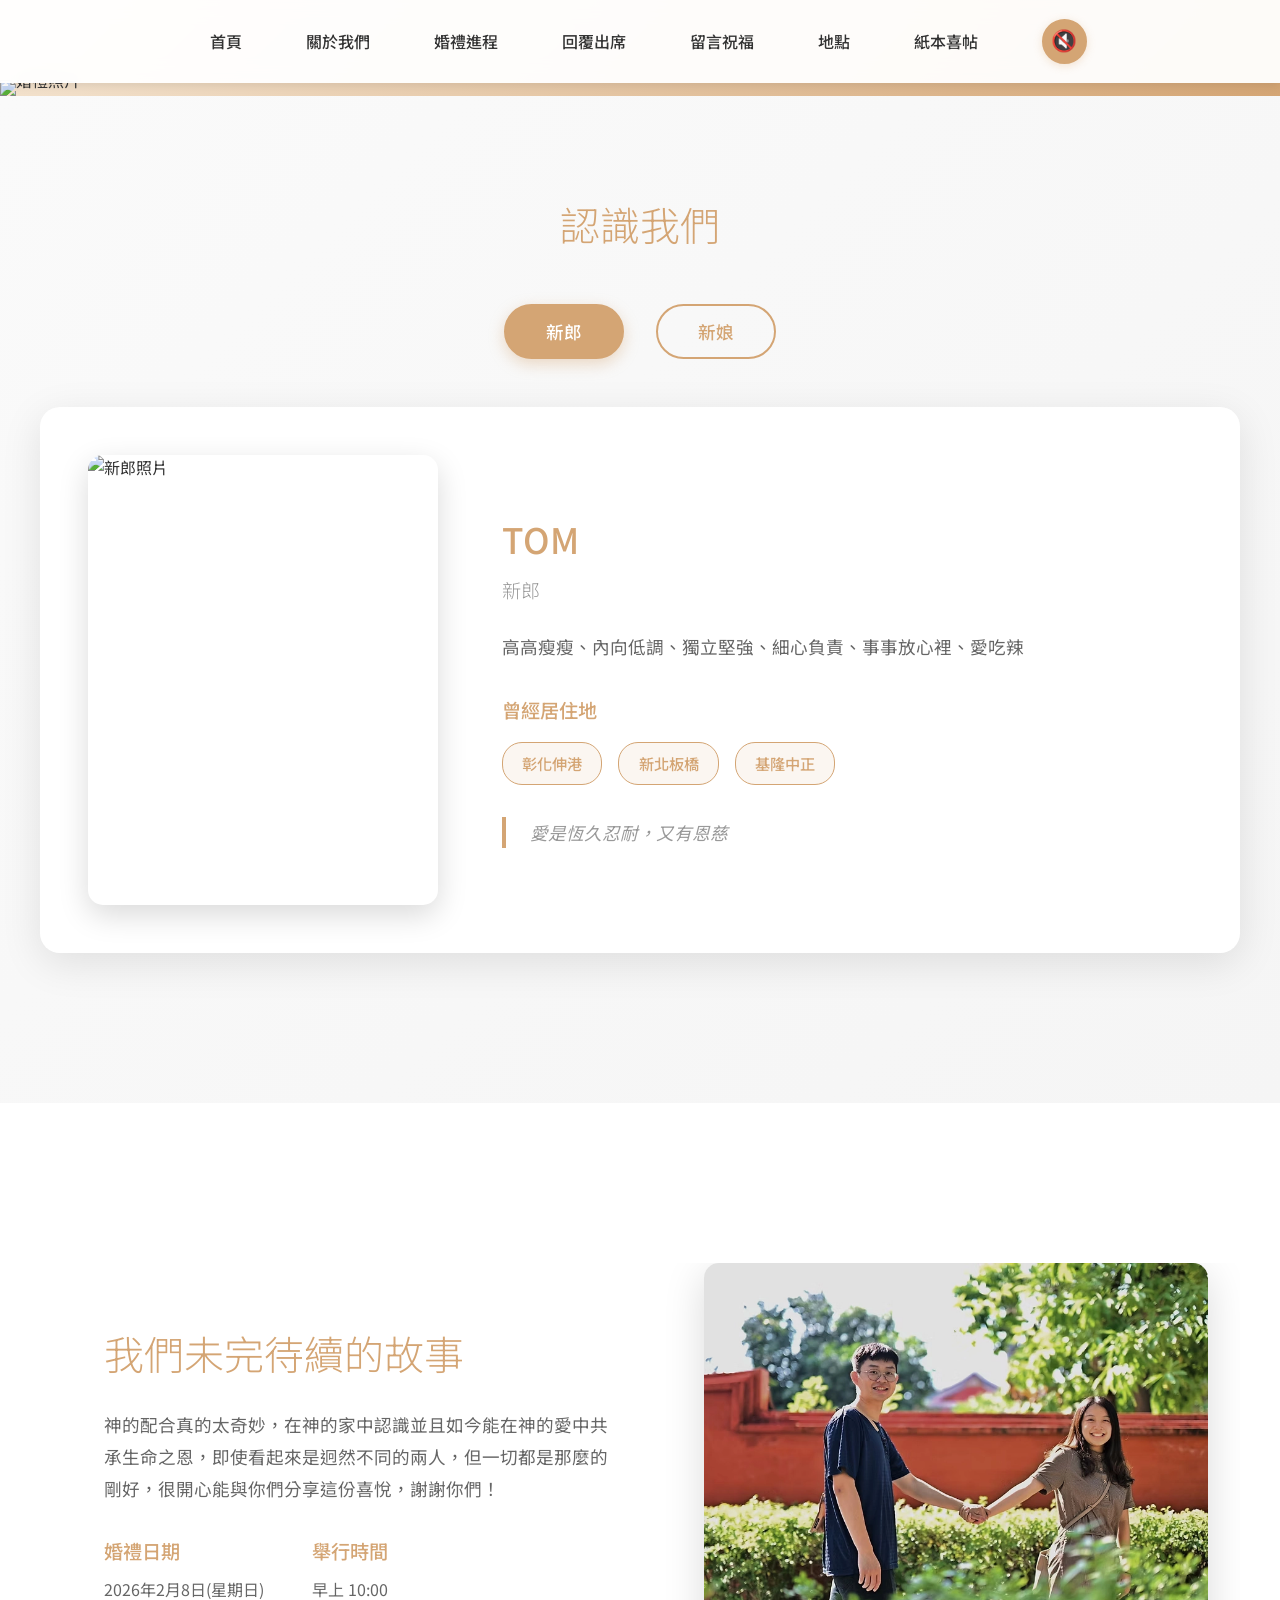
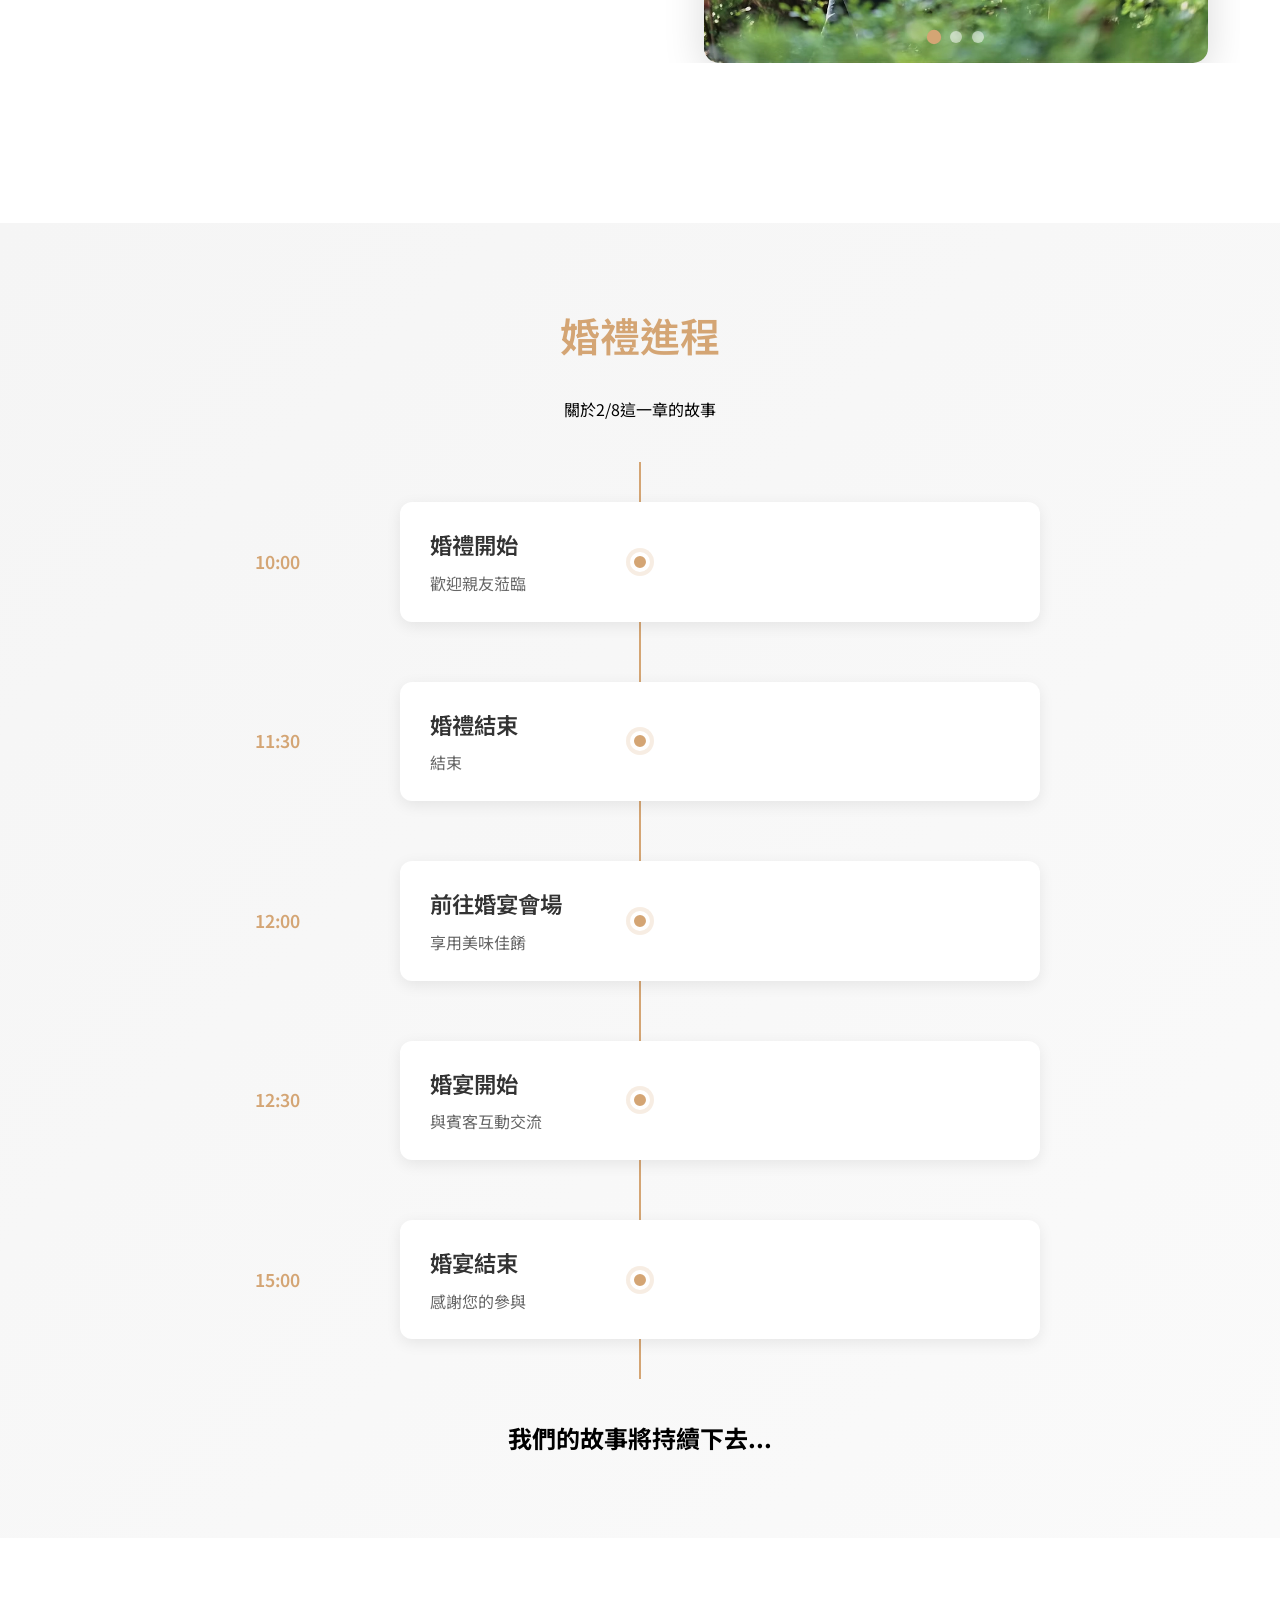
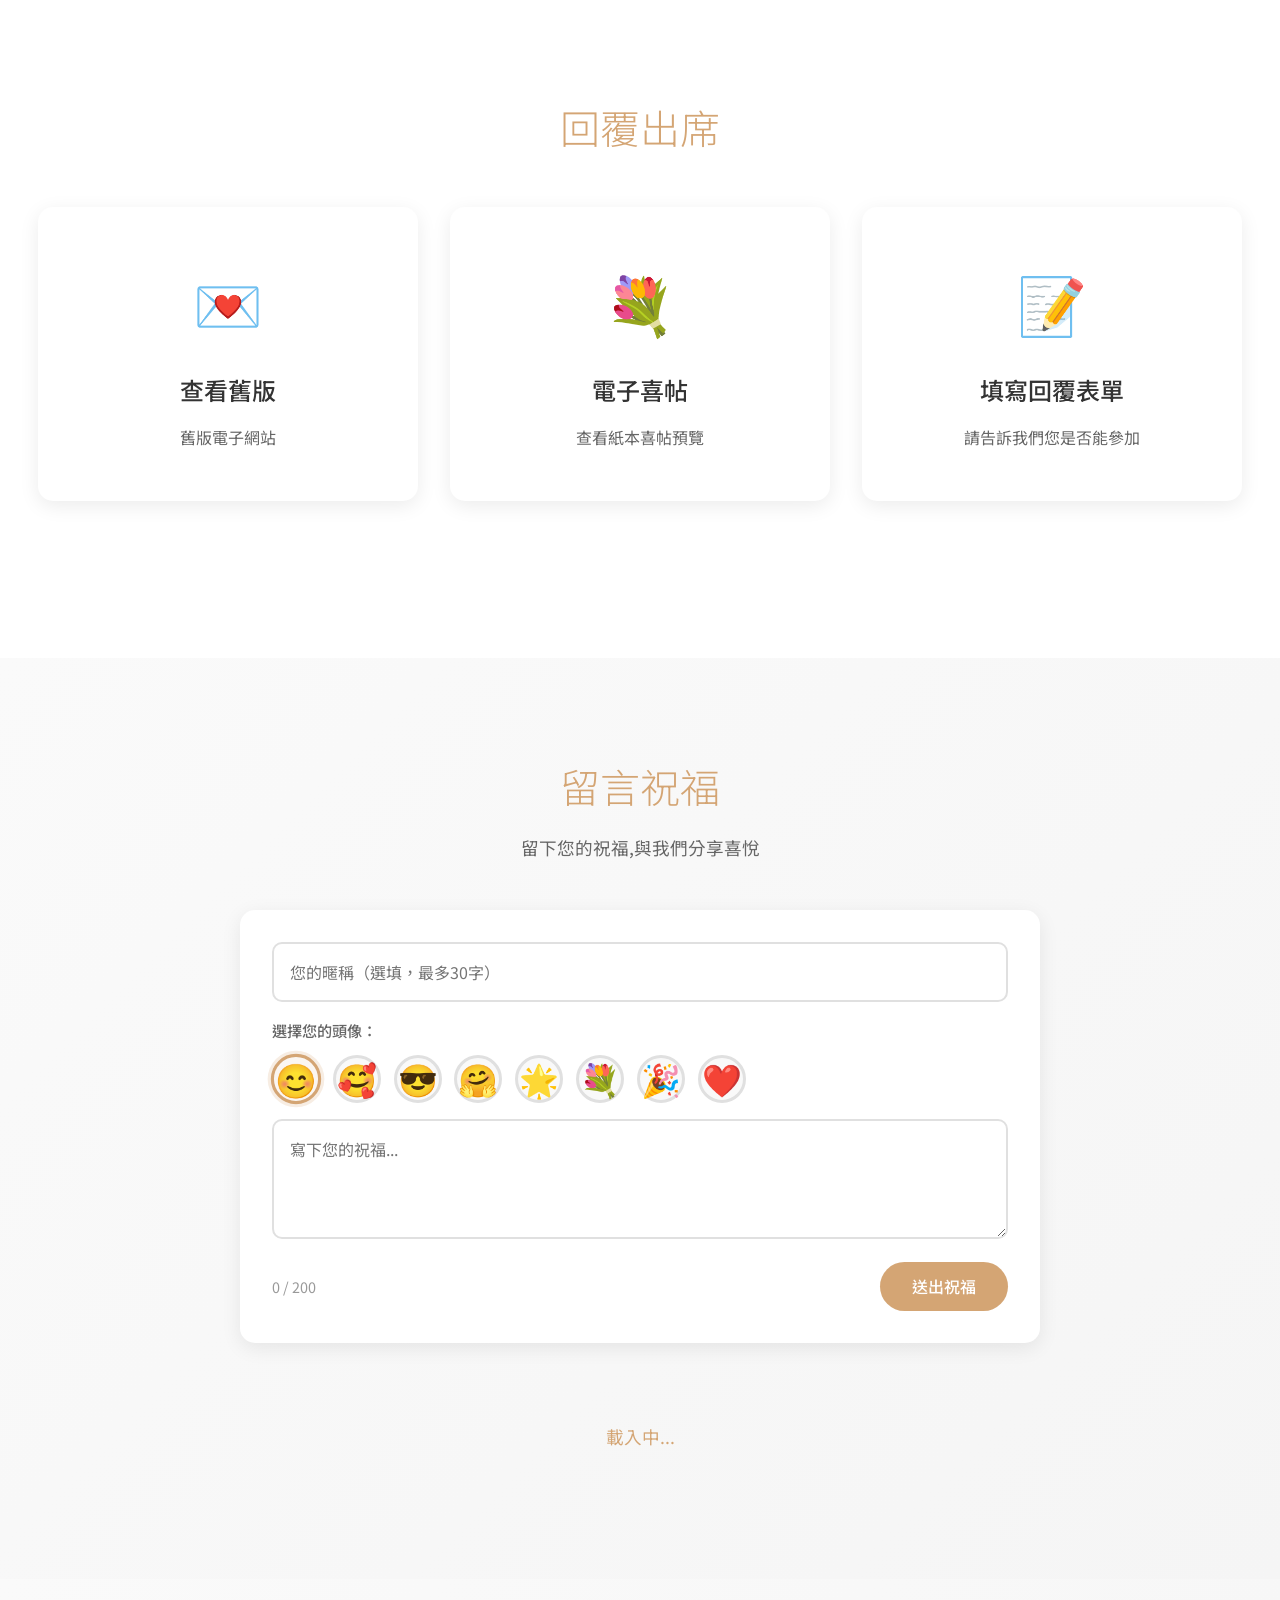
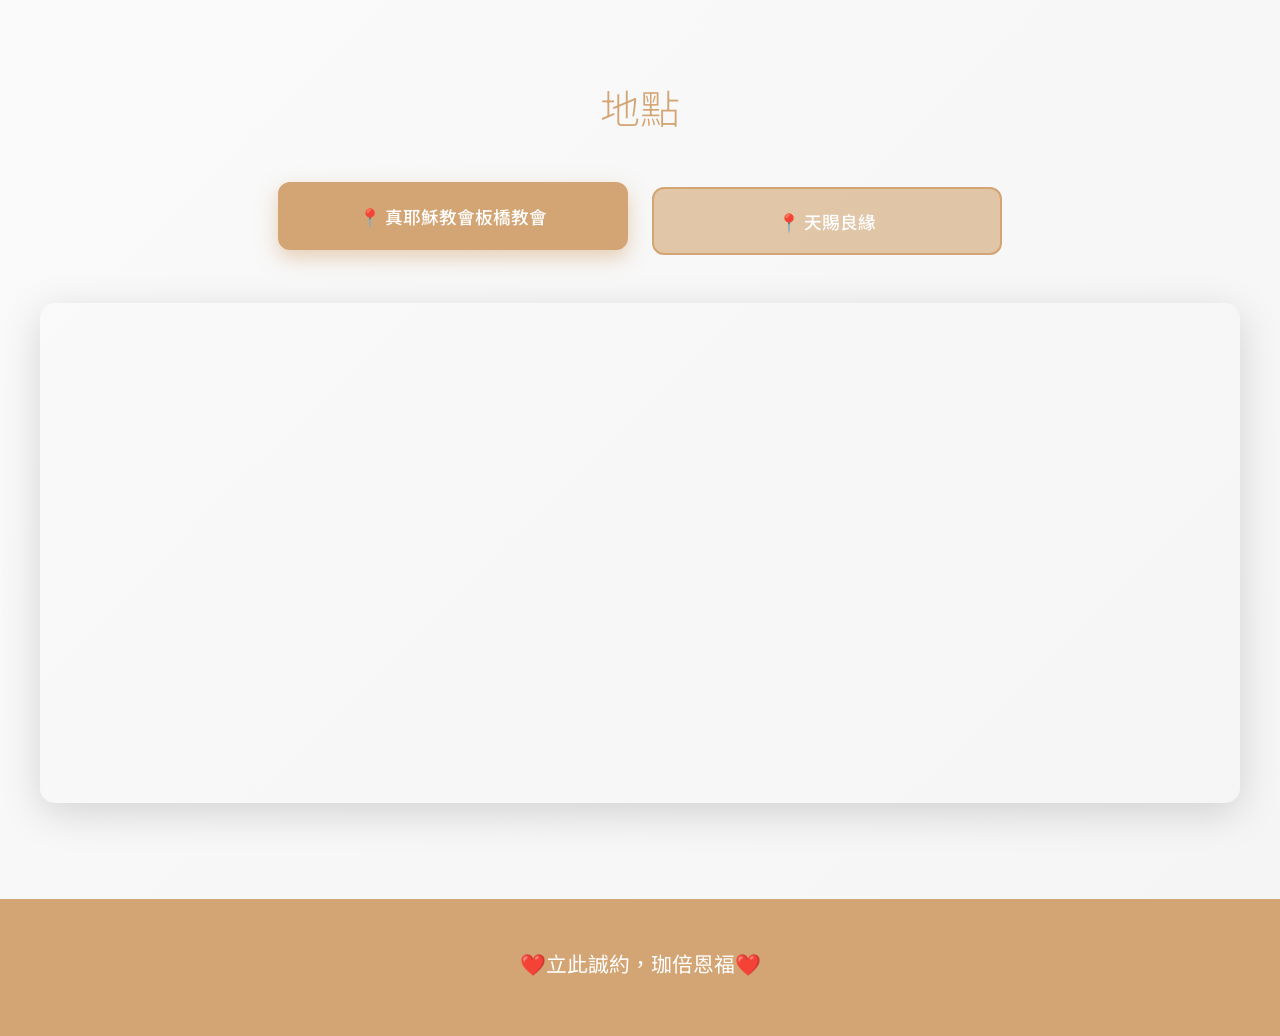
==== commit b6078b5a: "改圖片" ====
--- a/index.html
+++ b/index.html
@@ -3,7 +3,7 @@
 <head>
     <meta charset="UTF-8">
     <meta name="viewport" content="width=device-width, initial-scale=1.0">
-    <title>TOM  &   JOY - 電子喜帖</title>
+    <title>立誠  &   珈恩 - 電子喜帖</title>
 
     <!-- AOS CSS -->
     <link href="https://unpkg.com/aos@2.3.1/dist/aos.css" rel="stylesheet">
@@ -51,7 +51,7 @@
     <!-- 首頁區塊 -->
     <section id="hero" class="hero-section">
         <div class="hero-content">
-            <img src="./圖片/首頁封面.jpg" alt="婚禮照片">
+            <img src="./圖片/首頁封面.webp" alt="婚禮照片">
         </div>
     </section>
 
@@ -276,8 +276,7 @@
 
     <!-- 頁尾 -->
     <footer class="footer">
-        <p>期待與您相見 ❤️</p>
-        <p class="small-text">感謝您撥冗參加</p>
+        <p>❤️立此誠約，珈倍恩福❤️</p>        
     </footer>
 
     <!-- Lightbox 全螢幕預覽 -->
@@ -341,6 +340,71 @@
 
     <!-- 自訂 JavaScript -->
     <script>
+        // ========== Seeded Random Generator ==========
+        /**
+         * LCG (Linear Congruential Generator) 演算法
+         * 可以用 seed 控制隨機數序列，相同 seed 產生相同序列
+         */
+        class SeededRandom {
+            constructor(seed) {
+                // 確保 seed 在有效範圍內
+                this.seed = seed % 2147483647;
+                if (this.seed <= 0) this.seed += 2147483646;
+            }
+
+            /**
+             * 產生下一個隨機數（0-1 之間）
+             */
+            next() {
+                this.seed = (this.seed * 16807) % 2147483647;
+                return (this.seed - 1) / 2147483646;
+            }
+        }
+
+        /**
+         * Fisher-Yates 洗牌演算法（使用 seeded random）
+         * @param {Array} array - 要洗牌的陣列
+         * @param {SeededRandom} rng - 隨機數生成器
+         * @returns {Array} 洗牌後的新陣列（不修改原陣列）
+         */
+        function shuffleArray(array, rng) {
+            // 複製陣列，避免修改原始資料
+            const result = [...array];
+
+            // Fisher-Yates 洗牌
+            for (let i = result.length - 1; i > 0; i--) {
+                const j = Math.floor(rng.next() * (i + 1));
+                [result[i], result[j]] = [result[j], result[i]];
+            }
+
+            return result;
+        }
+
+        /**
+         * 根據當前時間產生 seed
+         * 方案 D：月份 + 日期 + 時間
+         * @returns {number} seed 值
+         */
+        function generateTimeSeed() {
+            const now = new Date();
+
+            // 計算 seed
+            const seed = (now.getMonth() + 1) * 100000 +  // 月份（1-12）
+                         now.getDate() * 86400 +           // 日期（1-31）
+                         now.getHours() * 3600 +           // 小時（0-23）
+                         now.getMinutes() * 60 +           // 分鐘（0-59）
+                         now.getSeconds();                  // 秒數（0-59）
+
+            // 在 console 顯示（方便測試驗證）
+            console.log('=== 幻燈片隨機 Seed ===');
+            console.log('時間:', now.toLocaleString('zh-TW'));
+            console.log('Seed:', seed);
+            console.log('=======================');
+
+            return seed;
+        }
+
+        // ========== 配置設定 ==========
         // 使用配置檔初始化頁面內容
         function initPageContent() {
             // 更新新人名字（如果元素存在）
@@ -537,15 +601,37 @@
         let currentSlide = 0;
         let slideInterval;
 
+        // 全域變數：儲存洗牌後的圖片順序
+        let shuffledImages = [];
+
         function initSlideshow() {
             const container = document.querySelector('.slideshow-container');
             if (!container || !CONFIG.slideshow || !CONFIG.slideshow.images.length) return;
 
+            // ========== 幻燈片隨機順序 ==========
+
+            // 1. 產生 seed
+            const seed = generateTimeSeed();
+
+            // 2. 建立隨機數生成器
+            const rng = new SeededRandom(seed);
+
+            // 3. 取得原始圖片陣列並洗牌
+            const originalImages = CONFIG.slideshow.images;
+            shuffledImages = shuffleArray(originalImages, rng);
+
+            // 4. 在 console 顯示順序（方便測試）
+            console.log('原始順序:', originalImages.map((img, i) => `圖${i + 1}`));
+            console.log('隨機順序:', shuffledImages.map((img, i) => {
+                const originalIndex = originalImages.indexOf(img) + 1;
+                return `圖${originalIndex}`;
+            }));
+
             // 清空容器
             container.innerHTML = '';
 
-            // 創建幻燈片
-            CONFIG.slideshow.images.forEach((image, index) => {
+            // 5. 使用洗牌後的陣列創建幻燈片
+            shuffledImages.forEach((image, index) => {
                 const slide = document.createElement('div');
                 slide.className = 'slideshow-slide' + (index === 0 ? ' active' : '');
                 slide.innerHTML = `<img src="${image}" alt="新人照片 ${index + 1}">`;
@@ -556,7 +642,7 @@
             // 創建導航點
             const dotsContainer = document.createElement('div');
             dotsContainer.className = 'slideshow-dots';
-            CONFIG.slideshow.images.forEach((_, index) => {
+            shuffledImages.forEach((_, index) => {
                 const dot = document.createElement('span');
                 dot.className = 'slideshow-dot' + (index === 0 ? ' active' : '');
                 dot.addEventListener('click', (e) => {
@@ -617,9 +703,9 @@
             const lightboxTotal = document.getElementById('lightbox-total');
 
             currentLightboxIndex = index;
-            lightboxImg.src = CONFIG.slideshow.images[index];
+            lightboxImg.src = shuffledImages[index];
             lightboxCurrent.textContent = index + 1;
-            lightboxTotal.textContent = CONFIG.slideshow.images.length;
+            lightboxTotal.textContent = shuffledImages.length;
 
             lightbox.classList.add('active');
             document.body.style.overflow = 'hidden'; // 防止背景滾動
@@ -638,13 +724,13 @@
         }
 
         function changeLightboxImage(direction) {
-            const total = CONFIG.slideshow.images.length;
+            const total = shuffledImages.length;
             currentLightboxIndex = (currentLightboxIndex + direction + total) % total;
 
             const lightboxImg = document.getElementById('lightbox-img');
             const lightboxCurrent = document.getElementById('lightbox-current');
 
-            lightboxImg.src = CONFIG.slideshow.images[currentLightboxIndex];
+            lightboxImg.src = shuffledImages[currentLightboxIndex];
             lightboxCurrent.textContent = currentLightboxIndex + 1;
         }
 
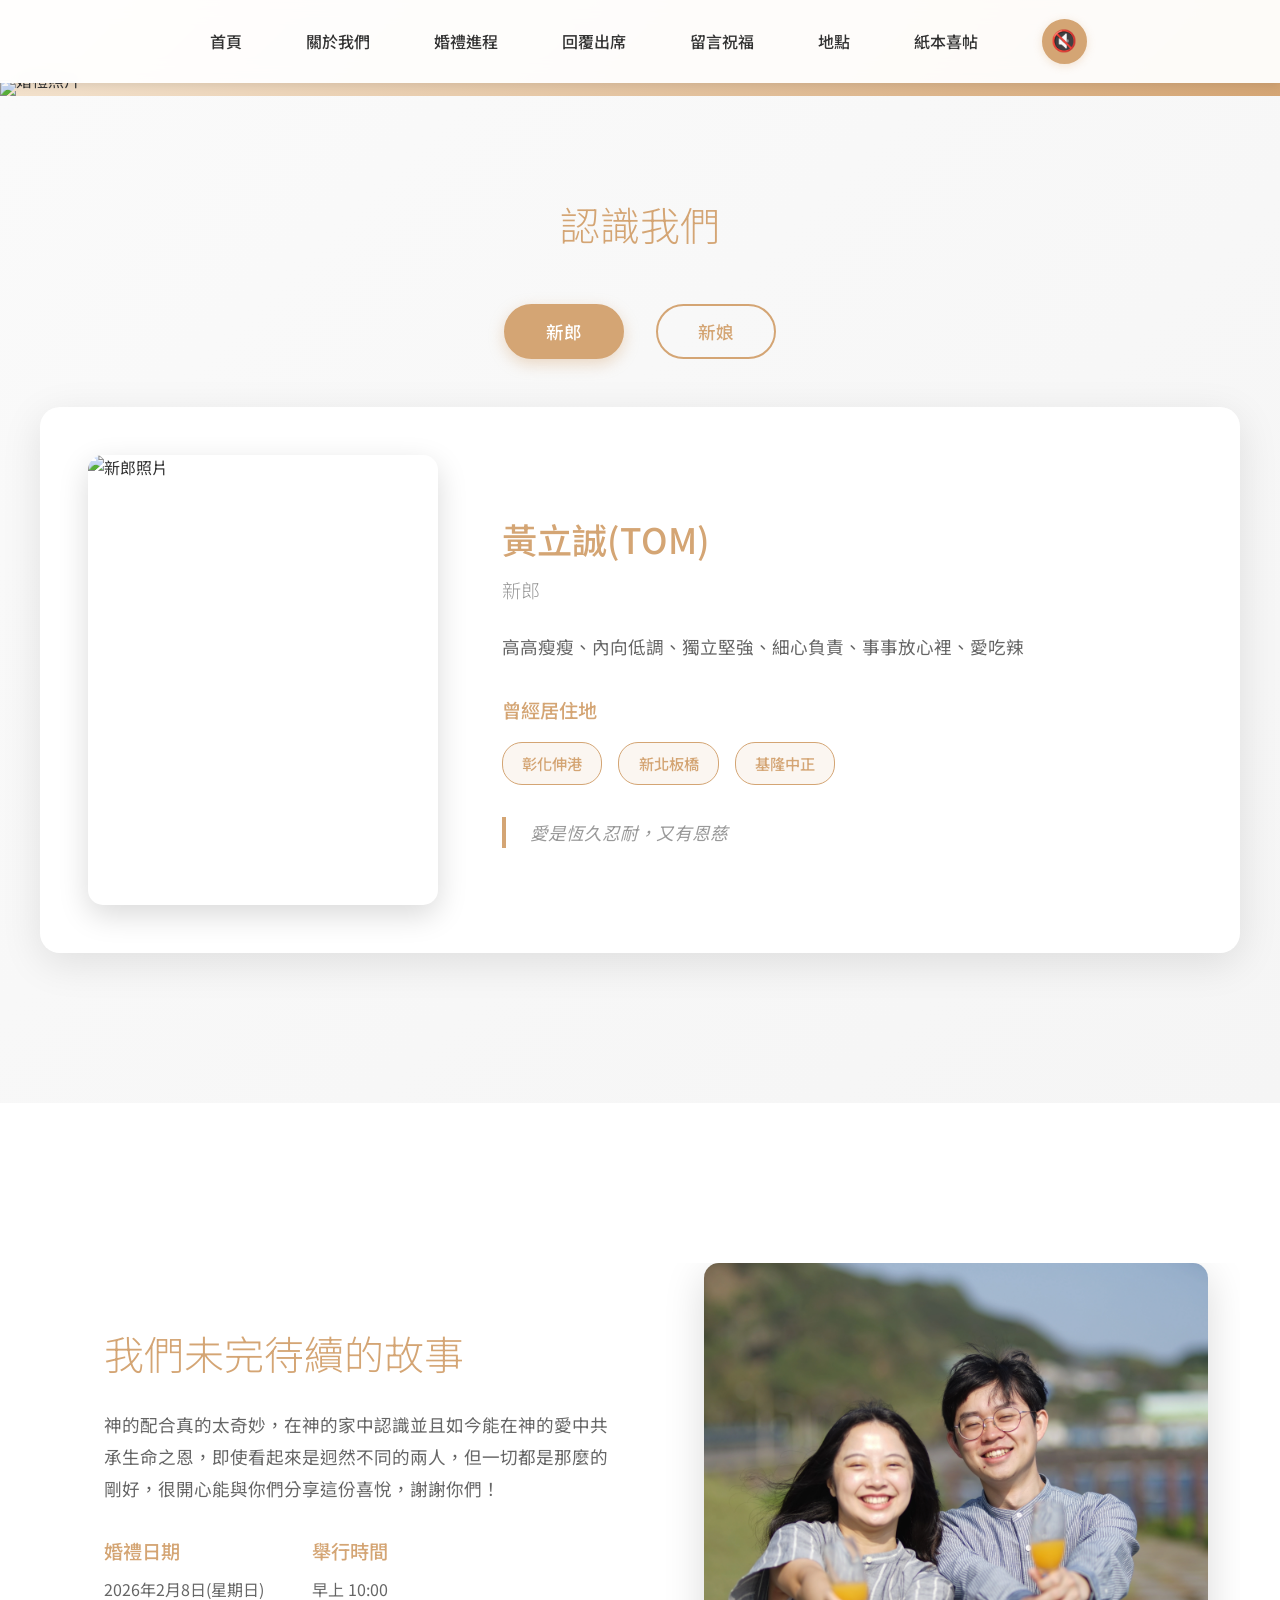
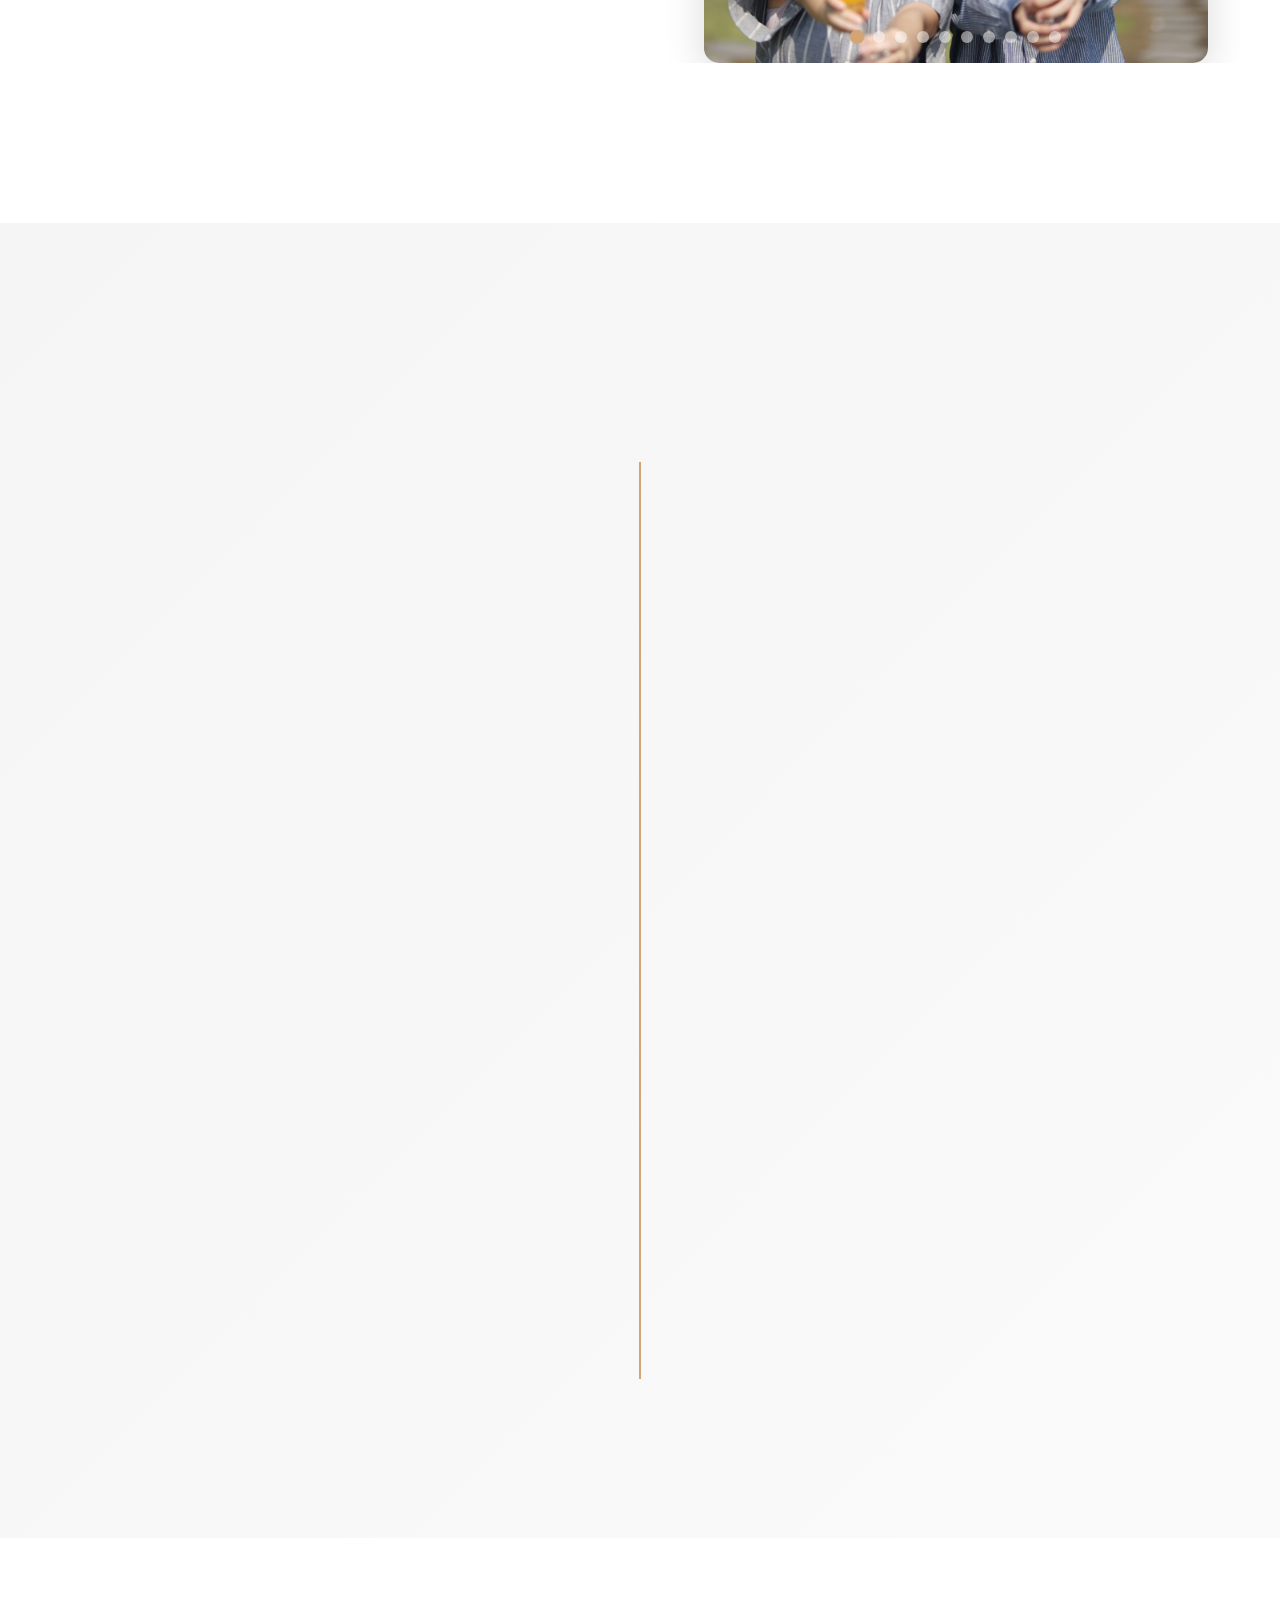
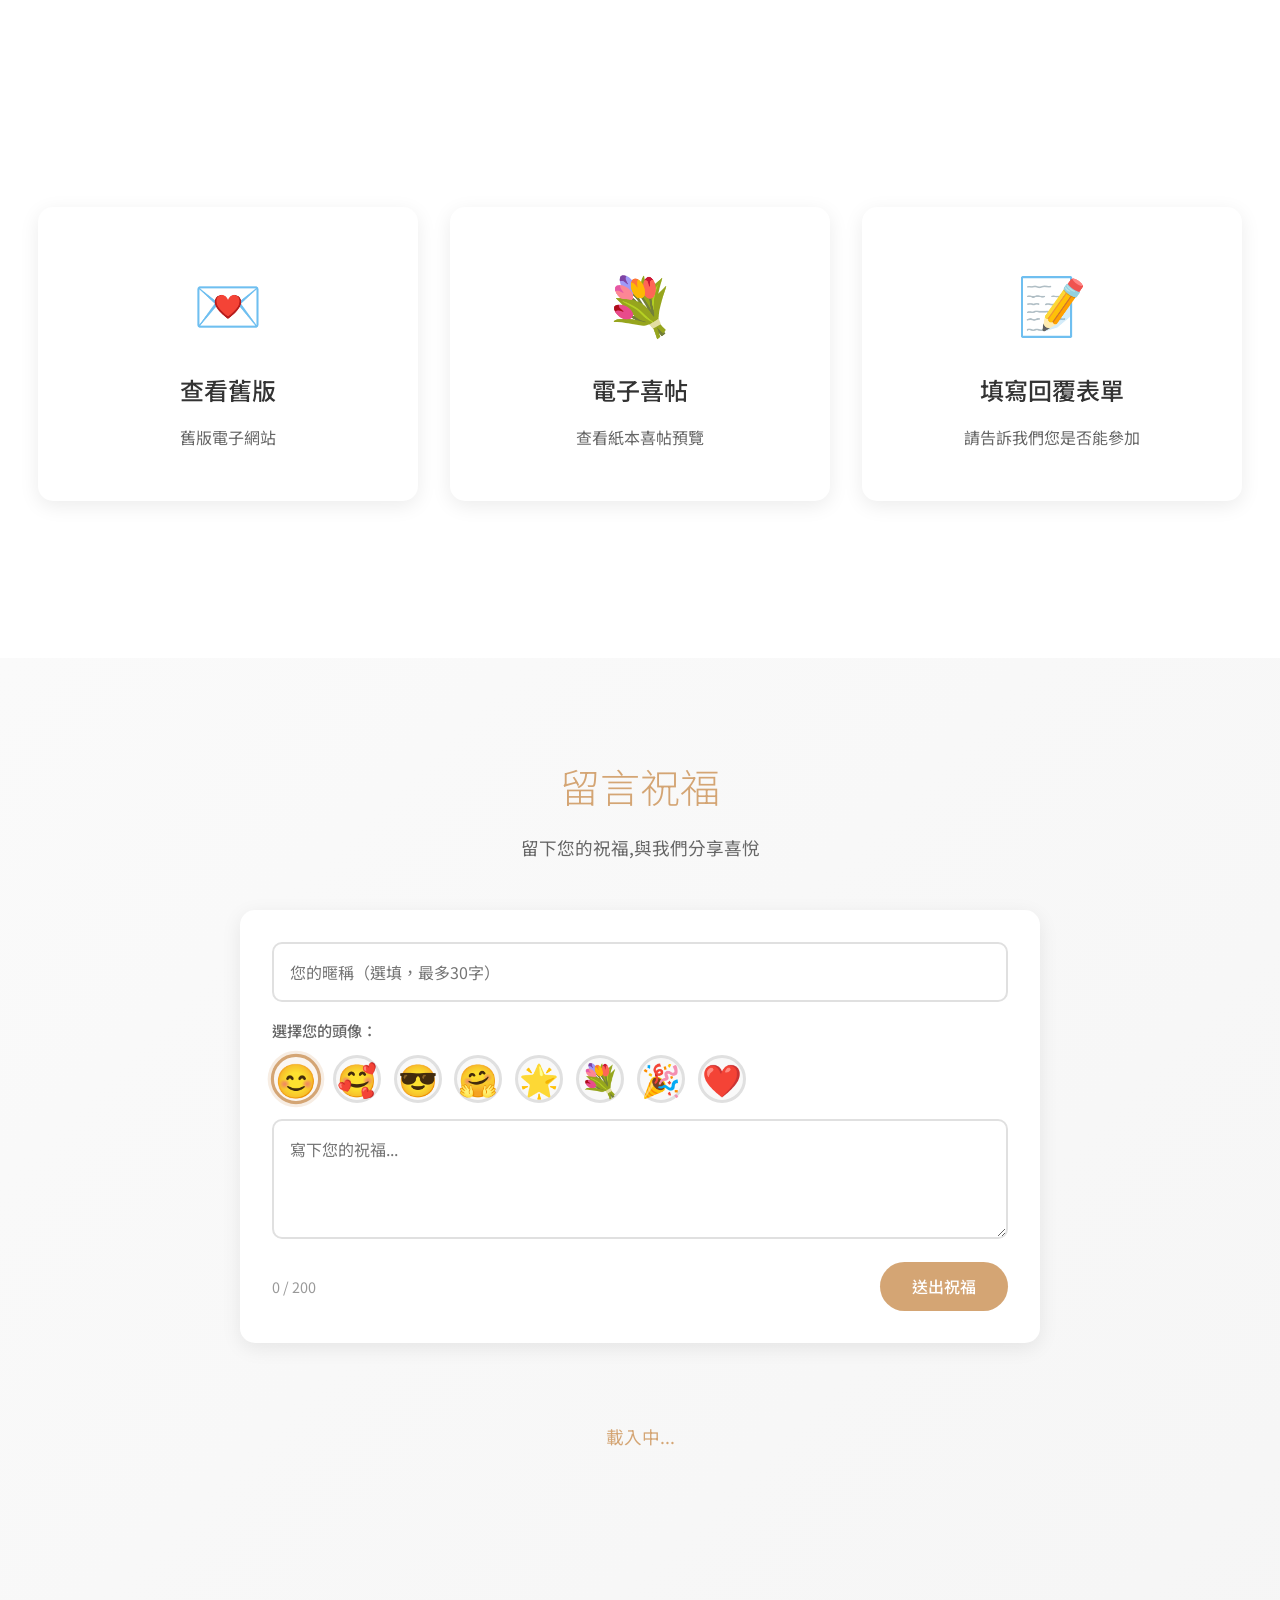
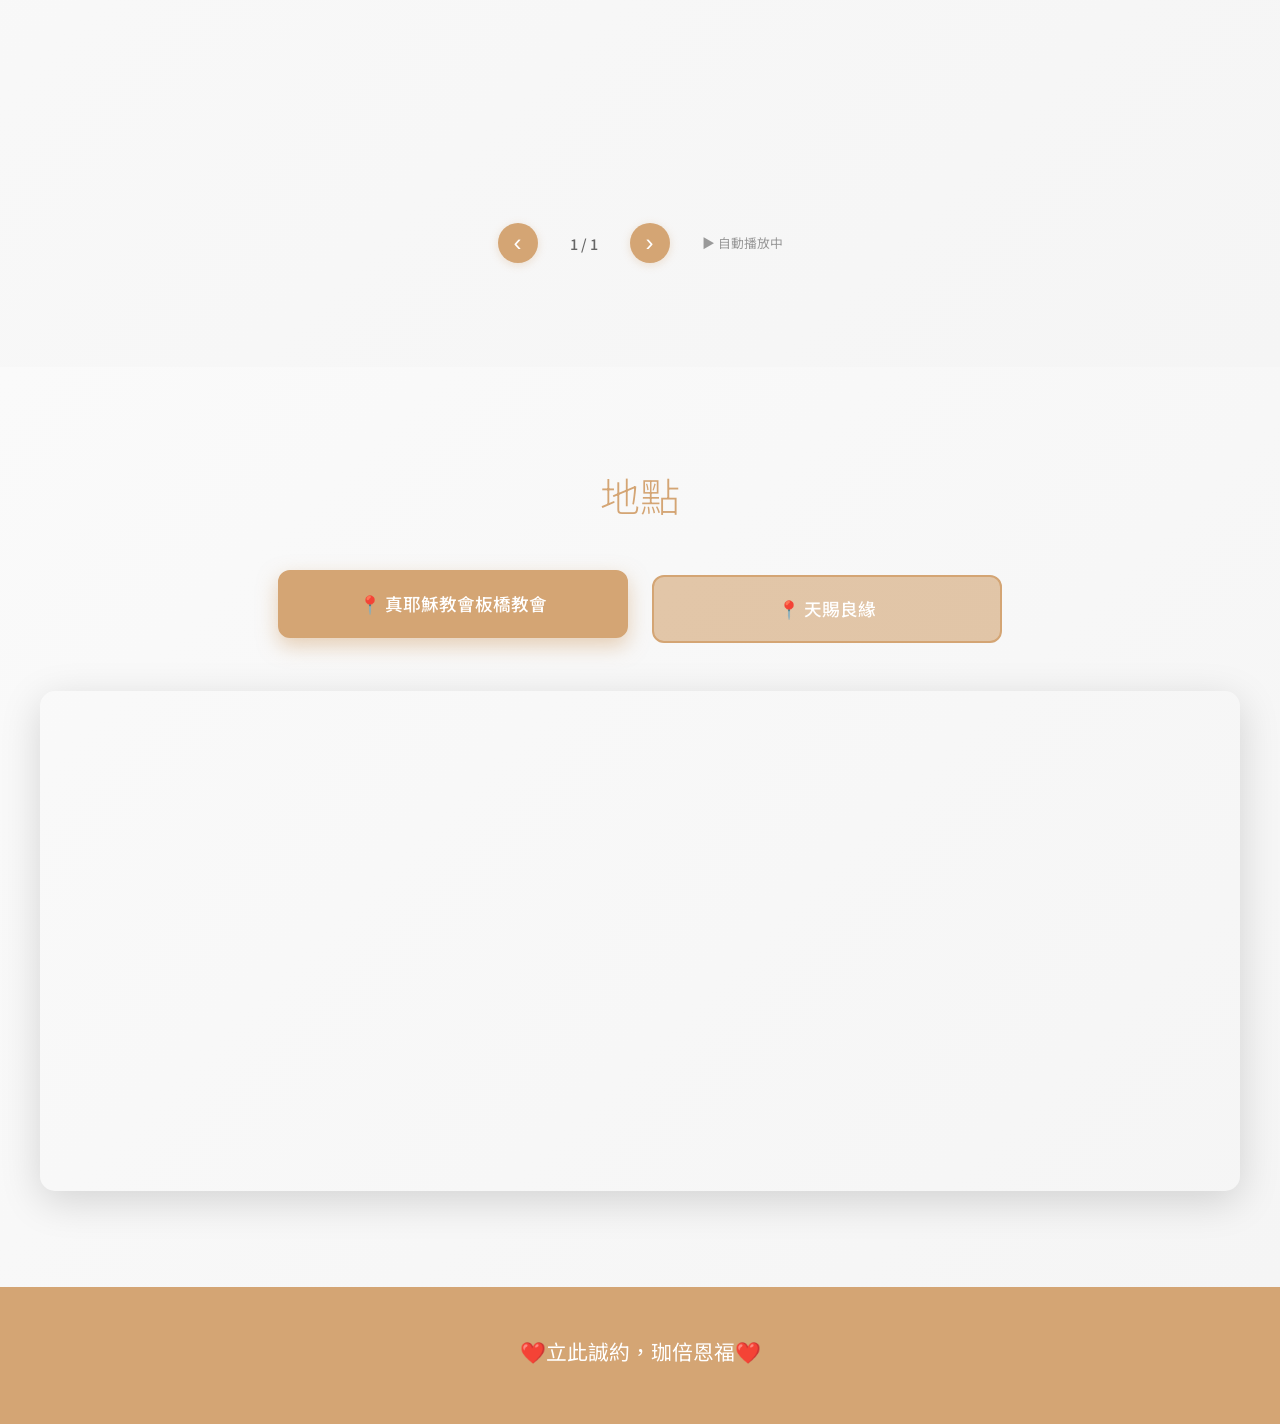
==== commit 1cf3d909: "修改留言板" ====
--- a/index.html
+++ b/index.html
@@ -245,6 +245,18 @@
             <div class="messages-list" id="messages-list" data-aos="fade-up" data-aos-delay="300">
                 <div class="loading-spinner">載入中...</div>
             </div>
+
+            <!-- 留言導航按鈕 -->
+            <div class="messages-navigation" data-aos="fade-up" data-aos-delay="400">
+                <button class="messages-nav-btn prev" onclick="prevPage()" aria-label="上一頁">
+                    ‹
+                </button>
+                <span class="page-indicator">1 / 1</span>
+                <button class="messages-nav-btn next" onclick="nextPage()" aria-label="下一頁">
+                    ›
+                </button>
+                <span class="auto-play-indicator">▶️ 自動播放中</span>
+            </div>
         </div>
     </section>
 
@@ -380,28 +392,63 @@
             return result;
         }
 
+        // ========== 每日精選幻燈片 ==========
+
         /**
-         * 根據當前時間產生 seed
-         * 方案 D：月份 + 日期 + 時間
-         * @returns {number} seed 值
+         * 根據今天日期產生 Seed
+         * 相同日期 → 相同 Seed → 所有人看到相同照片
+         * @returns {number} 今日的 Seed
          */
-        function generateTimeSeed() {
-            const now = new Date();
-
-            // 計算 seed
-            const seed = (now.getMonth() + 1) * 100000 +  // 月份（1-12）
-                         now.getDate() * 86400 +           // 日期（1-31）
-                         now.getHours() * 3600 +           // 小時（0-23）
-                         now.getMinutes() * 60 +           // 分鐘（0-59）
-                         now.getSeconds();                  // 秒數（0-59）
-
-            // 在 console 顯示（方便測試驗證）
-            console.log('=== 幻燈片隨機 Seed ===');
-            console.log('時間:', now.toLocaleString('zh-TW'));
+        function getTodaySeed() {
+            const today = new Date();
+
+            // 計算 Seed：年月日組合
+            const seed = today.getFullYear() * 10000 +      // 年份
+                         (today.getMonth() + 1) * 100 +     // 月份（0-11 → 1-12）
+                         today.getDate();                    // 日期
+
+            return seed;
+        }
+
+        /**
+         * 取得今日精選的幻燈片圖片
+         * @returns {Array} 今日要顯示的圖片陣列
+         */
+        function getTodaySlideshow() {
+            // 1. 讀取所有圖片
+            const allImages = CONFIG.slideshow.images;
+            const totalCount = allImages.length;  // 自動計算有幾張
+
+            // 2. 決定今天顯示幾張（最多 10 張，圖片少就全顯示）
+            const displayCount = Math.min(totalCount, 10);
+
+            // 3. 計算今日 Seed
+            const seed = getTodaySeed();
+
+            // 4. 在 Console 顯示資訊（方便測試）
+            console.log('========== 今日精選幻燈片 ==========');
+            console.log('日期:', new Date().toLocaleDateString('zh-TW'));
             console.log('Seed:', seed);
-            console.log('=======================');
-
-            return seed;
+            console.log('圖片總數:', totalCount);
+            console.log('今日顯示:', displayCount, '張');
+
+            // 5. 建立隨機數生成器
+            const rng = new SeededRandom(seed);
+
+            // 6. 洗牌全部圖片
+            const shuffled = shuffleArray(allImages, rng);
+
+            // 7. 取前 N 張
+            const todayImages = shuffled.slice(0, displayCount);
+
+            // 8. 顯示挑選結果（方便驗證）
+            console.log('今日選擇:', todayImages.map((img, i) => {
+                const originalIndex = allImages.indexOf(img) + 1;
+                return `圖${originalIndex}`;
+            }).join(', '));
+            console.log('====================================');
+
+            return todayImages;
         }
 
         // ========== 配置設定 ==========
@@ -608,24 +655,10 @@
             const container = document.querySelector('.slideshow-container');
             if (!container || !CONFIG.slideshow || !CONFIG.slideshow.images.length) return;
 
-            // ========== 幻燈片隨機順序 ==========
-
-            // 1. 產生 seed
-            const seed = generateTimeSeed();
-
-            // 2. 建立隨機數生成器
-            const rng = new SeededRandom(seed);
-
-            // 3. 取得原始圖片陣列並洗牌
-            const originalImages = CONFIG.slideshow.images;
-            shuffledImages = shuffleArray(originalImages, rng);
-
-            // 4. 在 console 顯示順序（方便測試）
-            console.log('原始順序:', originalImages.map((img, i) => `圖${i + 1}`));
-            console.log('隨機順序:', shuffledImages.map((img, i) => {
-                const originalIndex = originalImages.indexOf(img) + 1;
-                return `圖${originalIndex}`;
-            }));
+            // ========== 使用每日精選幻燈片 ==========
+
+            // 使用「每日精選」取得今日要顯示的圖片
+            shuffledImages = getTodaySlideshow();
 
             // 清空容器
             container.innerHTML = '';
--- a/style.css
+++ b/style.css
@@ -1669,7 +1669,7 @@
 
 /* ========== 留言板區塊 ========== */
 .guestbook-section {
-    min-height: 80vh;
+    min-height: auto;
     padding: 6rem 2rem;
     background: linear-gradient(135deg, #fafafa 0%, #f5f5f5 100%);
 }
@@ -1835,6 +1835,11 @@
     display: flex;
     flex-direction: column;
     gap: 1.5rem;
+    max-height: 800px;
+    min-height: 400px;
+    overflow: hidden;
+    position: relative;
+    transition: opacity 0.3s ease;
 }
 
 .message-card {
@@ -2693,4 +2698,83 @@
         max-height: 85vh;
         max-width: 70vw;
     }
-}+}
+/* ========== 留言板導航按鈕 ========== */
+
+.messages-navigation {
+    display: flex;
+    justify-content: center;
+    align-items: center;
+    gap: 1rem;
+    margin-top: 1.5rem;
+    padding: 0.5rem;
+}
+
+.messages-nav-btn {
+    background: #d4a574;
+    color: white;
+    border: none;
+    width: 40px;
+    height: 40px;
+    border-radius: 50%;
+    font-size: 1.5rem;
+    cursor: pointer;
+    transition: all 0.3s ease;
+    display: flex;
+    align-items: center;
+    justify-content: center;
+    box-shadow: 0 2px 8px rgba(212, 165, 116, 0.3);
+}
+
+.messages-nav-btn:hover {
+    background: #c49563;
+    transform: scale(1.1);
+    box-shadow: 0 4px 12px rgba(212, 165, 116, 0.5);
+}
+
+.messages-nav-btn:active {
+    transform: scale(0.95);
+}
+
+.messages-nav-btn:disabled {
+    background: #ccc;
+    cursor: not-allowed;
+    opacity: 0.5;
+}
+
+.page-indicator {
+    font-size: 0.9rem;
+    color: #666;
+    font-weight: 500;
+    min-width: 60px;
+    text-align: center;
+}
+
+.auto-play-indicator {
+    font-size: 0.8rem;
+    color: #999;
+    margin-left: 1rem;
+}
+
+.auto-play-indicator.active {
+    color: #d4a574;
+}
+
+/* 手機版 */
+@media (max-width: 768px) {
+    .messages-list {
+        max-height: 600px;
+        min-height: 300px;
+    }
+
+    .messages-nav-btn {
+        width: 36px;
+        height: 36px;
+        font-size: 1.3rem;
+    }
+    
+    .page-indicator {
+        font-size: 0.85rem;
+        min-width: 50px;
+    }
+}
